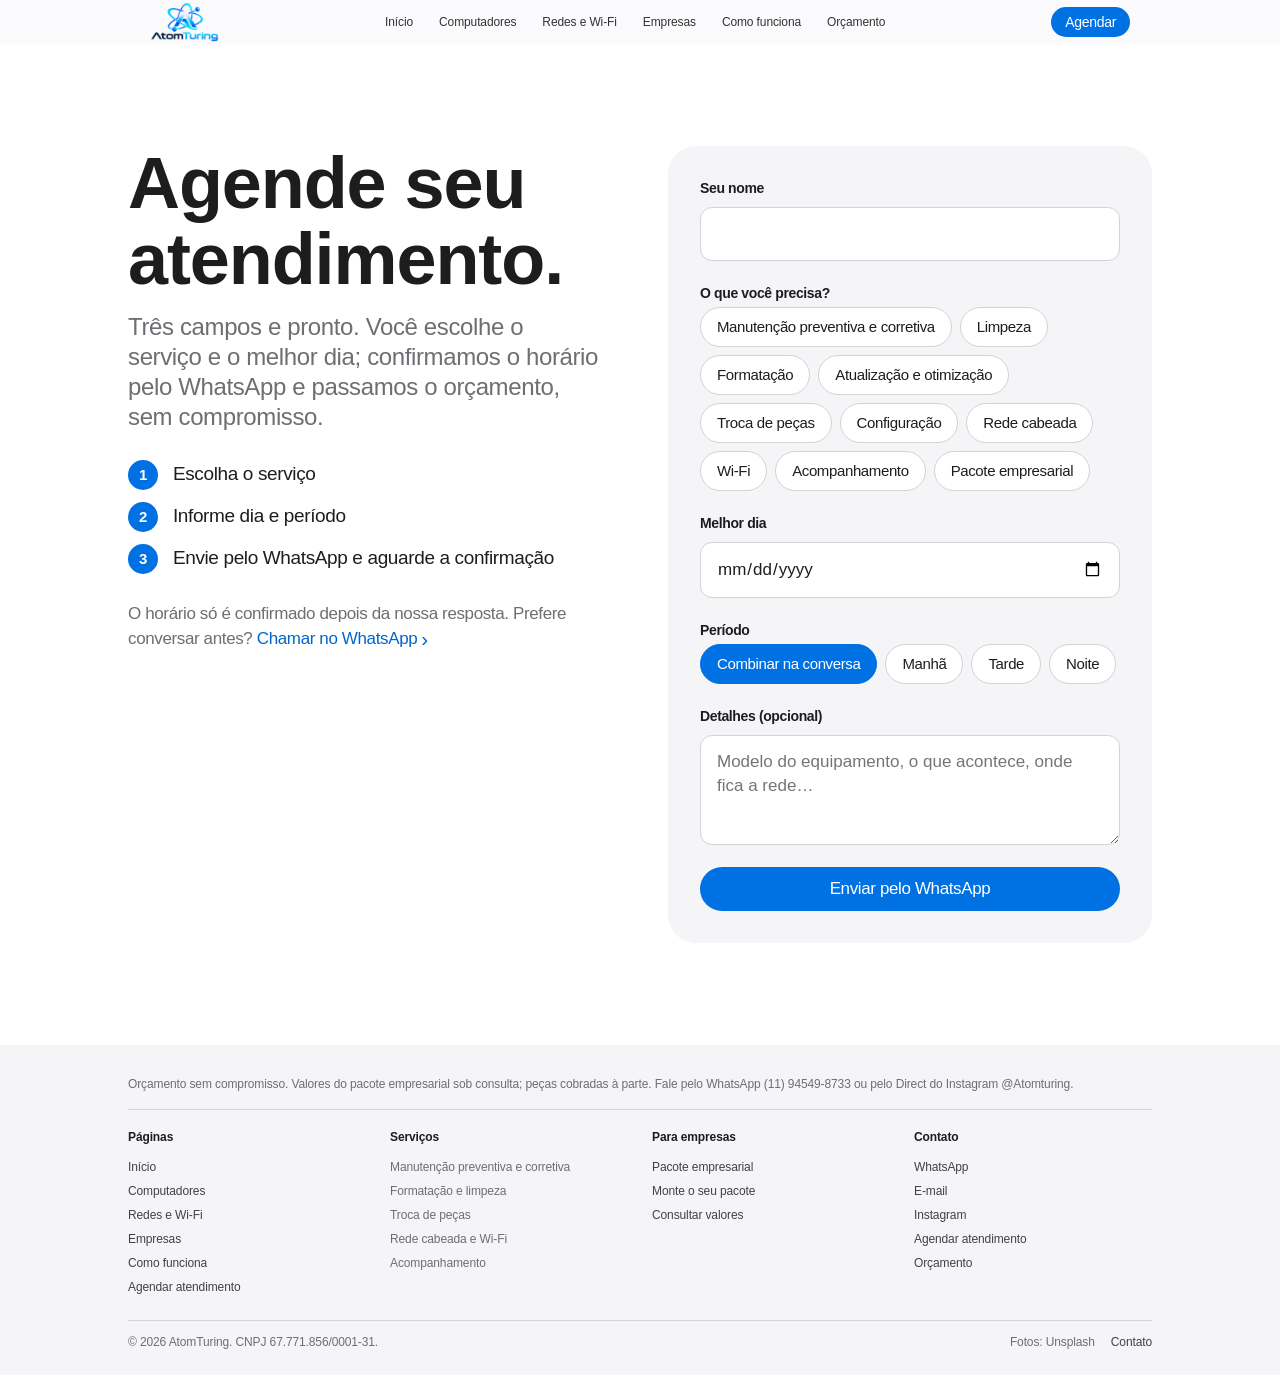
==== site/agendar.html @ 475d4464 "Início estratégico: headline, objetivos com soluções, agendamento em 3 passos e página Agendar Co-Au" ====
<!doctype html>
<html lang="pt-BR">
<head>
<meta charset="utf-8">
<meta name="viewport" content="width=device-width, initial-scale=1, viewport-fit=cover">
<title>Agendar atendimento — AtomTuring</title>
<meta name="description" content="Escolha o serviço, o dia e o período. A mensagem segue pronta para o WhatsApp da AtomTuring e o orçamento é sem compromisso.">
<meta name="theme-color" content="#fbfbfd">
<meta property="og:type" content="website">
<meta property="og:locale" content="pt_BR">
<meta property="og:site_name" content="AtomTuring">
<meta property="og:title" content="Agendar atendimento — AtomTuring">
<meta property="og:description" content="Escolha o serviço, o dia e o período. A mensagem segue pronta para o WhatsApp da AtomTuring e o orçamento é sem compromisso.">
<link rel="icon" type="image/png" href="assets/favicon.png">
<script>document.documentElement.classList.add("js")</script>
<link rel="stylesheet" href="css/site.css">
</head>
<body>
<a class="skip" href="#conteudo">Pular para o conteúdo</a>
<header class="nav" id="top">
  <div class="nav__in">
    <a class="nav__brand" href="index.html" aria-label="AtomTuring, página inicial"><img src="assets/logos/logo-lockup-320.png" alt="AtomTuring" width="320" height="186"></a>
    <nav class="nav__links" id="menu" aria-label="Principal"><a href="index.html">Início</a><a href="computadores.html">Computadores</a><a href="redes.html">Redes e Wi-Fi</a><a href="empresas.html">Empresas</a><a href="como-funciona.html">Como funciona</a><a href="orcamento.html">Orçamento</a><a class="nav__ag" href="agendar.html">Agendar atendimento</a></nav>
    <a class="pill pill--nav nav__cta" href="agendar.html" aria-current="page">Agendar</a>
    <button class="burger" type="button" aria-label="Abrir menu" aria-controls="menu" aria-expanded="false"><span></span><span></span></button>
  </div>
</header>
<main id="conteudo" tabindex="-1">

<section class="sec" id="agendar"><div class="formgrid">
  <div>
    <h1 class="page-title">Agende seu atendimento.</h1>
    <p class="lede">Três campos e pronto. Você escolhe o serviço e o melhor dia; confirmamos o horário pelo WhatsApp e passamos o orçamento, sem compromisso.</p>
    <ol class="mini"><li><b>1</b> Escolha o serviço</li><li><b>2</b> Informe dia e período</li><li><b>3</b> Envie pelo WhatsApp e aguarde a confirmação</li></ol>
    <p class="note-s">O horário só é confirmado depois da nossa resposta. Prefere conversar antes? <a class="lk" href="https://wa.me/5511945498733?text=Ol%C3%A1%2C%20AtomTuring!%20Quero%20um%20or%C3%A7amento." target="_blank" rel="noopener">Chamar no WhatsApp<span class="sr-only"> (abre em nova aba)</span></a></p>
  </div>
  <form class="form" id="ag" novalidate>
    <label class="f"><span>Seu nome</span><input type="text" name="nome" autocomplete="name" required aria-required="true" aria-describedby="aerr"></label>
    <fieldset class="f"><legend>O que você precisa?</legend><div class="opts" id="aopts"><label><input type="checkbox" name="s" value="Manutenção preventiva e corretiva"><span>Manutenção preventiva e corretiva</span></label><label><input type="checkbox" name="s" value="Limpeza"><span>Limpeza</span></label><label><input type="checkbox" name="s" value="Formatação"><span>Formatação</span></label><label><input type="checkbox" name="s" value="Atualização e otimização"><span>Atualização e otimização</span></label><label><input type="checkbox" name="s" value="Troca de peças"><span>Troca de peças</span></label><label><input type="checkbox" name="s" value="Configuração"><span>Configuração</span></label><label><input type="checkbox" name="s" value="Rede cabeada"><span>Rede cabeada</span></label><label><input type="checkbox" name="s" value="Wi-Fi"><span>Wi-Fi</span></label><label><input type="checkbox" name="s" value="Acompanhamento"><span>Acompanhamento</span></label><label><input type="checkbox" name="s" value="Pacote empresarial"><span>Pacote empresarial</span></label></div></fieldset>
    <label class="f"><span>Melhor dia</span><input type="date" name="dia"></label>
    <fieldset class="f"><legend>Período</legend><div class="opts"><label><input type="radio" name="per" value="Combinar na conversa" checked><span>Combinar na conversa</span></label><label><input type="radio" name="per" value="Manhã"><span>Manhã</span></label><label><input type="radio" name="per" value="Tarde"><span>Tarde</span></label><label><input type="radio" name="per" value="Noite"><span>Noite</span></label></div></fieldset>
    <label class="f"><span>Detalhes (opcional)</span><textarea name="msg" rows="3" placeholder="Modelo do equipamento, o que acontece, onde fica a rede…"></textarea></label>
    <p class="err" id="aerr" role="alert" hidden>Escreva seu nome para continuar.</p>
    <button class="pill" type="submit">Enviar pelo WhatsApp</button>
  </form>
</div></section>
</main>
<footer class="foot">
  <div class="foot__in">
    <p class="foot__note">Orçamento sem compromisso. Valores do pacote empresarial sob consulta; peças cobradas à parte. Fale pelo WhatsApp (11) 94549-8733 ou pelo Direct do Instagram @Atomturing.</p>
    <div class="foot__grid">
      <div><p class="foot__h">Páginas</p><ul><li><a href="index.html">Início</a></li><li><a href="computadores.html">Computadores</a></li><li><a href="redes.html">Redes e Wi-Fi</a></li><li><a href="empresas.html">Empresas</a></li><li><a href="como-funciona.html">Como funciona</a></li><li><a href="agendar.html">Agendar atendimento</a></li></ul></div>
      <div><p class="foot__h">Serviços</p><ul><li>Manutenção preventiva e corretiva</li><li>Formatação e limpeza</li><li>Troca de peças</li><li>Rede cabeada e Wi-Fi</li><li>Acompanhamento</li></ul></div>
      <div><p class="foot__h">Para empresas</p><ul><li><a href="empresas.html">Pacote empresarial</a></li><li><a href="empresas.html#monte">Monte o seu pacote</a></li><li><a href="orcamento.html">Consultar valores</a></li></ul></div>
      <div><p class="foot__h">Contato</p><ul><li><a href="https://wa.me/5511945498733?text=Ol%C3%A1%2C%20AtomTuring!%20Quero%20um%20or%C3%A7amento." target="_blank" rel="noopener">WhatsApp<span class="sr-only"> (abre em nova aba)</span></a></li><li><a href="mailto:contato.atomturing@gmail.com">E-mail</a></li><li><a href="https://instagram.com/Atomturing" target="_blank" rel="noopener">Instagram<span class="sr-only"> (abre em nova aba)</span></a></li><li><a href="agendar.html">Agendar atendimento</a></li><li><a href="orcamento.html">Orçamento</a></li></ul></div>
    </div>
    <div class="foot__bar"><p>© 2026 AtomTuring. CNPJ 67.771.856/0001-31.</p><p><span>Fotos: Unsplash</span><a href="orcamento.html">Contato</a></p></div>
  </div>
</footer>
<script src="js/site.js" defer></script>
</body>
</html>
---- site/css/site.css ----
/* AtomTuring — estrutura inspirada na home da Apple Brasil: menu fino, telas de destaque
   (título grande no topo, foto embaixo), grade de duas colunas, galeria lateral, rodapé cinza. */
@font-face{font-family:"Inter";src:url(../assets/fonts/inter-var.woff2) format("woff2");font-weight:100 900;font-display:swap}
:root{
  --bg:#fff; --gray:#f5f5f7; --ink:#1d1d1f; --mu:#6e6e73; --link:#0066cc; --blue:#0071e3; --blue-h:#0077ed;
  --navy:#1C2541; --slate:#3A506B; --cyan:#25d9ff; --night:#1F2937;
  --font:-apple-system,BlinkMacSystemFont,"SF Pro Display","SF Pro Text","Inter","Helvetica Neue",Arial,sans-serif;
  --ease:cubic-bezier(.23,1,.32,1);
  --white:#fff; --black:#000; --line:#d2d2d7; --line-soft:#e8e8ed; --err:#c0262d; --link-dark:#2997ff;
  --black-2:#0d1626; --navy-2:#27395c; --slate-2:#4a6584; --blue-2:#2a8bff;
  --t-xs:12px; --t-sm:14px; --t-md:17px; --t-lg:21px; --t-lg-m:19px;
  --r-pill:980px; --r-card:28px; --r-card-sm:22px; --r-field:12px; --r-chip:10px;
  --s-1:8px; --s-2:12px; --s-3:16px; --s-4:24px; --s-5:32px; --s-6:48px;
}
*{box-sizing:border-box;margin:0}
html{scroll-behavior:smooth;-webkit-text-size-adjust:100%}
body{background:var(--bg);color:var(--ink);font:400 17px/1.47 var(--font);letter-spacing:-.022em;-webkit-font-smoothing:antialiased;overflow-x:hidden}
img{display:block;max-width:100%}
a{color:inherit;text-decoration:none}
ul,ol{list-style:none;padding:0}
button{font:inherit;color:inherit}
:focus-visible{outline:2px solid var(--blue);outline-offset:3px;border-radius:6px}
.on-dark :focus-visible{outline-color:var(--white)}
.sr-only{position:absolute;width:1px;height:1px;margin:-1px;overflow:hidden;clip:rect(0 0 0 0);white-space:nowrap}
.skip{position:absolute;left:12px;top:-64px;z-index:100;padding:10px 16px;border-radius:var(--r-chip);background:var(--ink);color:var(--white);transition:top .2s}
.skip:focus{top:8px}
h1,h2,h3{font-weight:600;text-wrap:balance}
p,li{text-wrap:pretty}

/* ---------- menu global ---------- */
.nav{position:sticky;top:0;z-index:50;background:rgba(251,251,253,.82);-webkit-backdrop-filter:saturate(180%) blur(20px);backdrop-filter:saturate(180%) blur(20px)}
.nav__in{max-width:1024px;height:44px;margin:0 auto;padding:0 22px;display:flex;align-items:center;justify-content:space-between}
.nav__brand img{height:40px;width:auto;margin:-2px 0;mix-blend-mode:multiply}
.nav__links{display:flex;gap:2px;font-size:var(--t-xs);letter-spacing:-.01em}
.nav__links a{padding:0 12px;line-height:44px;color:rgba(0,0,0,.8);transition:color .2s}
@media (hover:hover){.nav__links a:hover{color:var(--black)}}
.nav__links a[aria-current=page]{color:var(--black);font-weight:600}
.nav__cta{line-height:1}
.burger{display:none;width:44px;height:44px;border:0;background:none;cursor:pointer}
.burger span{display:block;width:18px;height:1.5px;margin:6px auto;background:var(--ink);transition:transform .25s var(--ease)}
.nav.open .burger span:first-child{transform:translateY(3.7px) rotate(45deg)}
.nav.open .burger span:last-child{transform:translateY(-3.7px) rotate(-45deg)}

/* ---------- botões e links ---------- */
.links{display:flex;flex-wrap:wrap;justify-content:center;gap:10px 22px;margin-top:18px;font-size:var(--t-lg);line-height:1.19}
.lk{color:var(--link);display:inline-flex;align-items:center;gap:4px}
.lk::after{content:"›";font-size:1.2em;line-height:1;transition:transform .2s var(--ease)}
@media (hover:hover){.lk:hover{text-decoration:underline}.lk:hover::after{transform:translateX(2px)}}
.on-dark .lk{color:var(--link-dark)}
.pill{display:inline-flex;align-items:center;justify-content:center;min-height:44px;padding:0 22px;border-radius:var(--r-pill);border:0;background:var(--blue);color:var(--white);font:400 17px/1 var(--font);letter-spacing:-.022em;cursor:pointer;transition:background-color .2s,transform .16s var(--ease)}
.pill:active{transform:scale(.96)}
@media (hover:hover){.pill:hover{background:var(--blue-h)}}

/* ---------- telas de destaque ---------- */
.stack{display:grid;gap:12px;padding:12px}
.pair{display:grid;grid-template-columns:1fr 1fr;gap:12px}
.tile{position:relative;display:flex;flex-direction:column;align-items:center;text-align:center;overflow:hidden;background:var(--gray);color:var(--ink);min-height:580px}
.tile--hero{min-height:min(88vh,720px)}
.tile--dark{background:linear-gradient(120deg,var(--black),var(--black-2) 50%,var(--black)) 0 0/220% 100%;color:#f5f5f7;animation:drift 28s ease-in-out infinite alternate}
.tile--navy{background:linear-gradient(120deg,var(--navy),var(--navy-2) 50%,var(--navy)) 0 0/220% 100%;color:var(--white);animation:drift 22s ease-in-out infinite alternate}
.tile--slate{background:linear-gradient(120deg,var(--slate),var(--slate-2) 50%,var(--slate)) 0 0/220% 100%;color:var(--white);animation:drift 26s ease-in-out infinite alternate}
.tile--night{background:linear-gradient(120deg,var(--night),#26436e 50%,var(--night)) 0 0/220% 100%;color:#f5f5f7;animation:drift 24s ease-in-out infinite alternate}
.tile--blue{background:linear-gradient(120deg,var(--blue),var(--blue-2) 50%,var(--blue)) 0 0/220% 100%;color:var(--white);animation:drift 20s ease-in-out infinite alternate}
.tile__txt{position:relative;z-index:1;padding:56px 24px 0;max-width:760px}
.tile h2,.tile h1{font-size:clamp(34px,4.4vw,56px);line-height:1.07;letter-spacing:-.005em}
.tile--hero h1,.tile--hero h2{font-size:clamp(40px,5.6vw,80px);line-height:1.04;letter-spacing:-.015em}
.tile p.sub{margin-top:8px;font-size:clamp(19px,2.2vw,28px);line-height:1.15;letter-spacing:.007em;font-weight:400}
.tile--dark .sub,.tile--navy .sub,.tile--slate .sub,.tile--night .sub,.tile--blue .sub{color:rgba(255,255,255,.88)}
.tile .links{margin-top:16px}
.tile--navy .lk,.tile--slate .lk,.tile--night .lk,.tile--dark .lk{color:var(--white)}
.tile--blue .lk{color:var(--white)}
.tile__img{position:relative;flex:1;width:100%;min-height:300px;margin-top:36px;overflow:hidden}
.tile__img img{position:absolute;inset:-6% 0;width:100%;height:112%;object-fit:cover;transform:translate3d(0,var(--py,0%),0) scale(1.02);filter:saturate(.94) contrast(1.04);transition:transform 1.2s var(--ease);will-change:transform}
.tile__img::after{content:'';position:absolute;inset:0;background:rgba(28,37,65,.1);mix-blend-mode:multiply;pointer-events:none}
@media (hover:hover){.tile:hover .tile__img img{transform:translate3d(0,var(--py,0%),0) scale(1.06)}}
img.wifi{filter:hue-rotate(200deg) saturate(1.1) contrast(1.04)!important}
.tile--hero .tile__img{margin-top:40px}
.tile--plain{min-height:0;padding-bottom:64px}
.tile--plain .tile__txt{padding-bottom:0}

/* ---------- galeria lateral ---------- */
.gal{padding:64px 0 24px;background:var(--bg)}
.gal__head{max-width:1024px;margin:0 auto;padding:0 22px 28px}
.gal__head h2{font-size:clamp(28px,3vw,40px);line-height:1.1}
.rail{display:flex;gap:12px;overflow-x:auto;scroll-snap-type:x mandatory;padding:0 max(22px,calc((100vw - 1024px)/2));scroll-padding-inline:max(22px,calc((100vw - 1024px)/2));scrollbar-width:none;-webkit-overflow-scrolling:touch}
.rail::-webkit-scrollbar{display:none}
.card{flex:0 0 min(880px,86vw);aspect-ratio:1.78;position:relative;scroll-snap-align:start;overflow:hidden;border-radius:var(--r-card);background:var(--black);color:var(--white)}
.card img{position:absolute;inset:0;width:100%;height:100%;object-fit:cover;filter:saturate(.94) contrast(1.04);transition:transform 1.2s var(--ease)}
@media (hover:hover){.card:hover img{transform:scale(1.05)}}
.card::after{content:"";position:absolute;inset:0;background:linear-gradient(180deg,rgba(0,0,0,0) 45%,rgba(0,0,0,.72))}
.card div{position:absolute;left:32px;right:32px;bottom:28px;z-index:1}
.card small{display:block;font-size:var(--t-sm);font-weight:600;opacity:.85}
.card strong{display:block;font-size:clamp(22px,2.6vw,32px);line-height:1.12;font-weight:600;letter-spacing:-.01em;margin-top:2px}
.rail-ctl{display:flex;justify-content:flex-end;gap:10px;max-width:1024px;margin:20px auto 0;padding:0 22px}
.rail-btn{width:44px;height:44px;border-radius:50%;border:0;background:var(--line-soft);display:grid;place-items:center;cursor:pointer;transition:background-color .2s,transform .16s var(--ease)}
.rail-btn:active{transform:scale(.94)}
.rail-btn:disabled{opacity:.4;cursor:default}
.rail-btn svg{width:18px;height:18px;fill:none;stroke:var(--ink);stroke-width:2.4;stroke-linecap:round;stroke-linejoin:round}
@media (hover:hover){.rail-btn:not(:disabled):hover{background:var(--line)}}

/* ---------- seções de texto ---------- */
.sec{padding:clamp(64px,8vw,112px) 22px}
.sec--gray{background:var(--gray)}
.sec__in{max-width:1024px;margin:0 auto}
.sec h2{font-size:clamp(30px,4vw,48px);line-height:1.08;letter-spacing:-.005em}
.sec .lede{margin-top:14px;font-size:clamp(19px,2vw,24px);line-height:1.25;color:var(--mu);max-width:34em}
.cols{display:grid;grid-template-columns:repeat(3,1fr);gap:36px 32px;margin-top:48px}
.cols--4{grid-template-columns:repeat(4,1fr)}
.cols h3{font-size:var(--t-lg);line-height:1.19;margin-bottom:8px}
.cols p{font-size:var(--t-md);color:var(--mu)}
.cols .n{display:block;font-size:48px;font-weight:600;line-height:1;margin-bottom:16px;color:var(--blue);letter-spacing:-.02em}
.note{margin-top:36px;font-size:var(--t-lg-m);font-weight:600}
.faq{margin-top:32px;max-width:820px}
.faq details{border-bottom:1px solid var(--line)}
.faq summary{list-style:none;cursor:pointer;display:flex;justify-content:space-between;align-items:center;gap:24px;padding:22px 0;font-size:var(--t-lg);font-weight:600;line-height:1.2}
.faq summary::-webkit-details-marker{display:none}
.faq summary::after{content:"+";flex:none;font-size:30px;font-weight:300;line-height:1;transition:transform .3s var(--ease)}
.faq details[open] summary::after{transform:rotate(45deg)}
.faq p{padding:0 40px 24px 0;color:var(--mu);font-size:var(--t-md)}

/* ---------- formulários ---------- */
.formgrid{display:grid;grid-template-columns:1fr 1fr;gap:56px;max-width:1024px;margin:0 auto;align-items:start}
.form{display:grid;gap:22px;padding:32px;border-radius:var(--r-card);background:var(--gray)}
.f{display:grid;gap:8px;border:0;padding:0;min-width:0}
.f>span,.f legend{font-size:var(--t-sm);font-weight:600;padding:0}
.f input[type=text],.f input[type=tel],.f input[type=date],.f textarea,.f select{width:100%;padding:14px 16px;border-radius:var(--r-field);border:1px solid var(--line);background:var(--white);color:var(--ink);font:400 17px/1.4 var(--font)}
.f textarea{resize:vertical;min-height:110px}
.f input:focus,.f textarea:focus,.f select:focus{outline:none;border-color:var(--blue);box-shadow:0 0 0 3px rgba(0,113,227,.25)}
.f input[aria-invalid=true]{border-color:var(--err)}
.opts{display:flex;flex-wrap:wrap;gap:8px;margin-top:4px}
.opts label{position:relative}
.opts input{position:absolute;opacity:0;inset:0;cursor:pointer}
.opts span{display:inline-flex;align-items:center;min-height:40px;padding:0 16px;border-radius:var(--r-pill);border:1px solid var(--line);background:var(--white);font-size:15px;transition:background-color .2s,color .2s,border-color .2s}
.opts input:checked+span{background:var(--blue);border-color:var(--blue);color:var(--white)}
.opts input:focus-visible+span{outline:2px solid var(--blue);outline-offset:2px}
.err{font-size:var(--t-sm);color:var(--err);font-weight:600}
.contacts{margin-top:32px;display:grid;gap:18px}
.contacts dt{font-size:var(--t-sm);color:var(--mu)}
.contacts dd{font-size:var(--t-lg);font-weight:600}
.page-title{font-size:clamp(40px,6vw,72px);line-height:1.05;letter-spacing:-.015em}

/* ---------- rodapé ---------- */
.foot{background:var(--gray);color:#6e6e73;font-size:var(--t-xs);line-height:1.33;letter-spacing:-.01em;padding:20px 22px 24px}
.foot__in{max-width:1024px;margin:0 auto}
.foot__note{padding:12px 0 16px;border-bottom:1px solid var(--line)}
.foot__grid{display:grid;grid-template-columns:repeat(4,1fr);gap:24px;padding:20px 0}
.foot__h{font-size:var(--t-xs);font-weight:600;color:#1d1d1f;margin-bottom:10px;letter-spacing:-.01em;font-weight:600}
.foot li{padding:4px 0}
.foot a{color:#424245}
@media (hover:hover){.foot a:hover{text-decoration:underline}}
.foot__bar{display:flex;justify-content:space-between;gap:12px;flex-wrap:wrap;padding-top:14px;border-top:1px solid var(--line)}
.foot__bar span{margin-right:16px}
.sticky{display:none}

/* ---------- entrada da abertura ---------- */
.rise{animation:rise 1s var(--ease) both}
.rise+.rise{animation-delay:.08s}.rise+.rise+.rise{animation-delay:.16s}
@keyframes rise{from{opacity:0;transform:translateY(18px)}to{opacity:1;transform:none}}

/* ---------- tablet e celular ---------- */
@media (max-width:1024px){
  .cols,.cols--4{grid-template-columns:1fr 1fr}
  .formgrid{grid-template-columns:1fr;gap:40px}
  .foot__grid{grid-template-columns:1fr 1fr}
}
@media (max-width:833px){
  .burger{display:block}
  .nav__cta{display:none}
  .nav__links{position:fixed;inset:44px 0 0 0;flex-direction:column;gap:0;padding:12px 22px;background:rgba(251,251,253,.98);opacity:0;pointer-events:none;transform:translateY(-8px);transition:opacity .25s,transform .3s var(--ease);font-size:28px;letter-spacing:.007em}
  .nav.open .nav__links{opacity:1;pointer-events:auto;transform:none}
  .nav__links a{padding:0;line-height:1.1;padding:14px 0;border-bottom:1px solid var(--line);color:var(--ink);font-weight:600}
  .pair{grid-template-columns:1fr}
  .tile,.tile--hero{min-height:520px}
  .tile__txt{padding-top:44px}
  .links{font-size:var(--t-lg-m)}
  .card{aspect-ratio:1.2;border-radius:var(--r-card-sm)}
  .card div{left:20px;right:20px;bottom:20px}
}
@media (max-width:640px){
  body{padding-bottom:84px}
  .stack{padding:8px;gap:8px}.pair{gap:8px}
  .cols,.cols--4{grid-template-columns:1fr;gap:28px}
  .form{padding:22px;border-radius:var(--r-card-sm)}
  .foot__grid{grid-template-columns:1fr 1fr}
  .sticky{display:block;position:fixed;inset:auto 12px 12px 12px;z-index:60}
  .sticky .pill{width:100%;min-height:52px}
}
@media (prefers-reduced-motion:reduce){
  html{scroll-behavior:auto}
  .rise{animation:none}
  *{transition-duration:.01ms!important}
}

/* ---------- movimento moderado ---------- */
@keyframes drift{to{background-position:100% 0}}
.js .rv{opacity:0;transform:translateY(26px);transition:opacity .9s var(--ease),transform .9s var(--ease)}
.js .rv.in{opacity:1;transform:none}
.nav__links a{position:relative}
.nav__links a::after{content:"";position:absolute;left:12px;right:12px;bottom:10px;height:1px;background:currentColor;transform:scaleX(0);transform-origin:left;transition:transform .3s var(--ease)}
@media (hover:hover) and (min-width:834px){.nav__links a:hover::after,.nav__links a[aria-current=page]::after{transform:scaleX(1)}}
.pill{box-shadow:none}
.rail{scroll-behavior:smooth}
@media (prefers-reduced-motion:reduce){
  .tile--navy,.tile--slate,.tile--night,.tile--blue,.tile--dark{animation:none}
  .js .rv{opacity:1;transform:none;transition:none}
  .tile__img img{transform:none!important}
}
@media (max-width:833px){.tile--navy,.tile--slate,.tile--night,.tile--blue,.tile--dark{animation-duration:40s}}

/* ---------- enquadramento das fotos ---------- */
.pair .tile__img{flex:none;aspect-ratio:4/3;min-height:0;margin-top:32px}
.pair .tile{min-height:0}
.tile--hero .tile__img{min-height:clamp(320px,40vw,600px);margin-top:36px}
@media (max-width:833px){.tile--hero .tile__img{min-height:300px}.pair .tile__img{margin-top:28px}}

/* ---------- estados e acabamento (revisão design-system / design-critique) ---------- */
.pill:disabled,.pill[aria-disabled=true]{background:var(--line);color:var(--mu);cursor:not-allowed}
.pill--nav{min-height:30px;padding:0 14px;font-size:var(--t-sm)}
@media (max-width:833px){.foot a{display:inline-block;padding:10px 0}.foot li{padding:0}}

/* objetivos, agendamento */
.goals{display:grid;grid-template-columns:repeat(3,1fr);gap:16px;margin-top:48px}
.goal{display:flex;flex-direction:column;gap:8px;padding:28px;border-radius:var(--r-card);background:var(--gray);transition:transform .25s var(--ease),box-shadow .25s var(--ease)}
.goal h3{font-size:var(--t-lg);line-height:1.19}
.goal p{font-size:var(--t-md);color:var(--mu);flex:1}
.goal .lk{margin-top:12px}
.goal:focus-visible{outline:2px solid var(--blue);outline-offset:2px}
@media (hover:hover) and (pointer:fine){.goal:hover{transform:translateY(-3px);box-shadow:0 12px 30px rgba(0,0,0,.08)}.goal:hover .lk::after{transform:translateX(2px)}}
.sec--gray .goal{background:var(--white)}
.mini{list-style:none;margin:28px 0 0;padding:0;display:grid;gap:12px;font-size:var(--t-lg-m)}
.mini b{display:inline-grid;place-items:center;width:30px;height:30px;margin-right:10px;border-radius:50%;background:var(--blue);color:var(--white);font-size:15px}
.note-s{margin-top:28px;color:var(--mu);font-size:var(--t-md)}
.pill--alt{background:transparent;color:var(--blue);box-shadow:inset 0 0 0 1px var(--blue)}
@media (hover:hover){.pill--alt:hover{background:rgba(0,113,227,.08)}}
.nav__ag{display:none}
@media (max-width:1024px){.goals{grid-template-columns:1fr 1fr}}
@media (max-width:833px){.nav__ag{display:block}}
@media (max-width:640px){.goals{grid-template-columns:1fr}.goal{padding:22px}.sticky{display:flex;gap:8px}.sticky .pill{flex:1}}
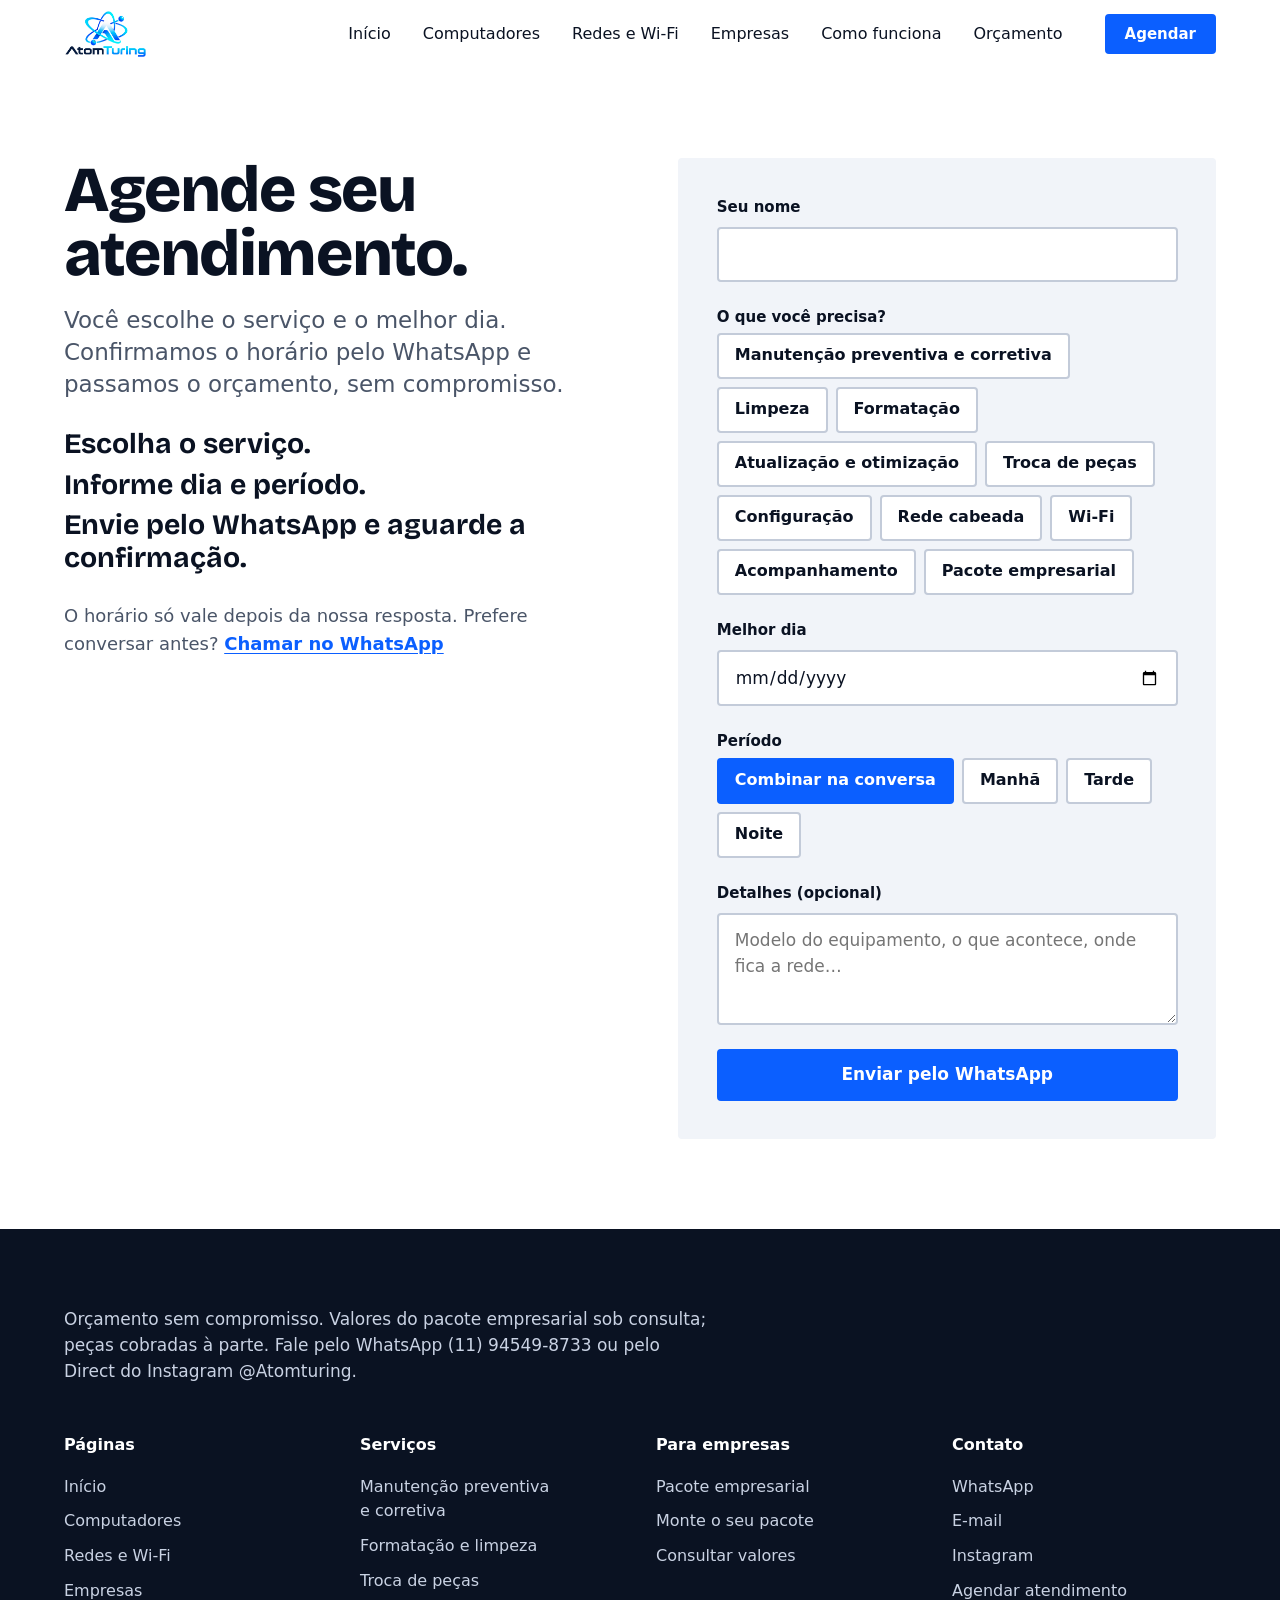
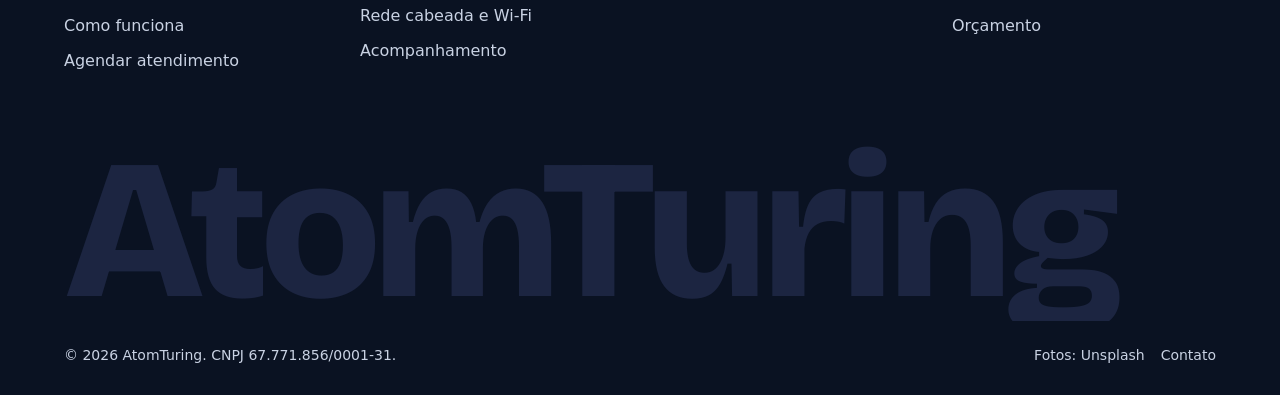
==== commit e704eb94: "Redesenho: campos de cor lisos, abertura com escolha do problema, blocos de serviço e fechamento com" ====
--- a/site/agendar.html
+++ b/site/agendar.html
@@ -5,7 +5,7 @@
 <meta name="viewport" content="width=device-width, initial-scale=1, viewport-fit=cover">
 <title>Agendar atendimento — AtomTuring</title>
 <meta name="description" content="Escolha o serviço, o dia e o período. A mensagem segue pronta para o WhatsApp da AtomTuring e o orçamento é sem compromisso.">
-<meta name="theme-color" content="#fbfbfd">
+<meta name="theme-color" content="#ffffff">
 <meta property="og:type" content="website">
 <meta property="og:locale" content="pt_BR">
 <meta property="og:site_name" content="AtomTuring">
@@ -21,18 +21,18 @@
   <div class="nav__in">
     <a class="nav__brand" href="index.html" aria-label="AtomTuring, página inicial"><img src="assets/logos/logo-lockup-320.png" alt="AtomTuring" width="320" height="186"></a>
     <nav class="nav__links" id="menu" aria-label="Principal"><a href="index.html">Início</a><a href="computadores.html">Computadores</a><a href="redes.html">Redes e Wi-Fi</a><a href="empresas.html">Empresas</a><a href="como-funciona.html">Como funciona</a><a href="orcamento.html">Orçamento</a><a class="nav__ag" href="agendar.html">Agendar atendimento</a></nav>
-    <a class="pill pill--nav nav__cta" href="agendar.html" aria-current="page">Agendar</a>
+    <a class="btn btn--nav nav__cta" href="agendar.html" aria-current="page">Agendar</a>
     <button class="burger" type="button" aria-label="Abrir menu" aria-controls="menu" aria-expanded="false"><span></span><span></span></button>
   </div>
 </header>
 <main id="conteudo" tabindex="-1">
 
-<section class="sec" id="agendar"><div class="formgrid">
+<section class="formsec" id="agendar"><div class="formgrid">
   <div>
     <h1 class="page-title">Agende seu atendimento.</h1>
-    <p class="lede">Três campos e pronto. Você escolhe o serviço e o melhor dia; confirmamos o horário pelo WhatsApp e passamos o orçamento, sem compromisso.</p>
-    <ol class="mini"><li><b>1</b> Escolha o serviço</li><li><b>2</b> Informe dia e período</li><li><b>3</b> Envie pelo WhatsApp e aguarde a confirmação</li></ol>
-    <p class="note-s">O horário só é confirmado depois da nossa resposta. Prefere conversar antes? <a class="lk" href="https://wa.me/5511945498733?text=Ol%C3%A1%2C%20AtomTuring!%20Quero%20um%20or%C3%A7amento." target="_blank" rel="noopener">Chamar no WhatsApp<span class="sr-only"> (abre em nova aba)</span></a></p>
+    <p class="lead">Você escolhe o serviço e o melhor dia. Confirmamos o horário pelo WhatsApp e passamos o orçamento, sem compromisso.</p>
+    <ul class="plain"><li>Escolha o serviço.</li><li>Informe dia e período.</li><li>Envie pelo WhatsApp e aguarde a confirmação.</li></ul>
+    <p class="note-s">O horário só vale depois da nossa resposta. Prefere conversar antes? <a class="tl" href="https://wa.me/5511945498733?text=Ol%C3%A1%2C%20AtomTuring!%20Quero%20um%20or%C3%A7amento." target="_blank" rel="noopener">Chamar no WhatsApp<span class="sr-only"> (abre em nova aba)</span></a></p>
   </div>
   <form class="form" id="ag" novalidate>
     <label class="f"><span>Seu nome</span><input type="text" name="nome" autocomplete="name" required aria-required="true" aria-describedby="aerr"></label>
@@ -41,7 +41,7 @@
     <fieldset class="f"><legend>Período</legend><div class="opts"><label><input type="radio" name="per" value="Combinar na conversa" checked><span>Combinar na conversa</span></label><label><input type="radio" name="per" value="Manhã"><span>Manhã</span></label><label><input type="radio" name="per" value="Tarde"><span>Tarde</span></label><label><input type="radio" name="per" value="Noite"><span>Noite</span></label></div></fieldset>
     <label class="f"><span>Detalhes (opcional)</span><textarea name="msg" rows="3" placeholder="Modelo do equipamento, o que acontece, onde fica a rede…"></textarea></label>
     <p class="err" id="aerr" role="alert" hidden>Escreva seu nome para continuar.</p>
-    <button class="pill" type="submit">Enviar pelo WhatsApp</button>
+    <button class="btn" type="submit">Enviar pelo WhatsApp</button>
   </form>
 </div></section>
 </main>
@@ -54,6 +54,7 @@
       <div><p class="foot__h">Para empresas</p><ul><li><a href="empresas.html">Pacote empresarial</a></li><li><a href="empresas.html#monte">Monte o seu pacote</a></li><li><a href="orcamento.html">Consultar valores</a></li></ul></div>
       <div><p class="foot__h">Contato</p><ul><li><a href="https://wa.me/5511945498733?text=Ol%C3%A1%2C%20AtomTuring!%20Quero%20um%20or%C3%A7amento." target="_blank" rel="noopener">WhatsApp<span class="sr-only"> (abre em nova aba)</span></a></li><li><a href="mailto:contato.atomturing@gmail.com">E-mail</a></li><li><a href="https://instagram.com/Atomturing" target="_blank" rel="noopener">Instagram<span class="sr-only"> (abre em nova aba)</span></a></li><li><a href="agendar.html">Agendar atendimento</a></li><li><a href="orcamento.html">Orçamento</a></li></ul></div>
     </div>
+    <p class="foot__mark" aria-hidden="true">AtomTuring</p>
     <div class="foot__bar"><p>© 2026 AtomTuring. CNPJ 67.771.856/0001-31.</p><p><span>Fotos: Unsplash</span><a href="orcamento.html">Contato</a></p></div>
   </div>
 </footer>
--- a/site/css/site.css
+++ b/site/css/site.css
@@ -1,238 +1,219 @@
-/* AtomTuring — estrutura inspirada na home da Apple Brasil: menu fino, telas de destaque
-   (título grande no topo, foto embaixo), grade de duas colunas, galeria lateral, rodapé cinza. */
+/* AtomTuring — campos de cor lisos, tipografia grande, uma foto por bloco. Sem gradientes, sombras ou linhas finas. */
 @font-face{font-family:"Inter";src:url(../assets/fonts/inter-var.woff2) format("woff2");font-weight:100 900;font-display:swap}
+@font-face{font-family:"Bricolage";src:url(../assets/fonts/bricolage.woff2) format("woff2");font-weight:200 800;font-display:swap}
 :root{
-  --bg:#fff; --gray:#f5f5f7; --ink:#1d1d1f; --mu:#6e6e73; --link:#0066cc; --blue:#0071e3; --blue-h:#0077ed;
-  --navy:#1C2541; --slate:#3A506B; --cyan:#25d9ff; --night:#1F2937;
-  --font:-apple-system,BlinkMacSystemFont,"SF Pro Display","SF Pro Text","Inter","Helvetica Neue",Arial,sans-serif;
+  --ink:#0a1222; --navy:#1c2541; --blue:#0b5fff; --blue-d:#0847c4; --sky:#dbe7ff; --mist:#f1f4f9; --white:#fff; --mu:#4a5568; --err:#c0262d;
+  --text:"Inter",system-ui,-apple-system,"Segoe UI",Roboto,Arial,sans-serif;
+  --disp:"Bricolage","Inter",system-ui,sans-serif;
   --ease:cubic-bezier(.23,1,.32,1);
-  --white:#fff; --black:#000; --line:#d2d2d7; --line-soft:#e8e8ed; --err:#c0262d; --link-dark:#2997ff;
-  --black-2:#0d1626; --navy-2:#27395c; --slate-2:#4a6584; --blue-2:#2a8bff;
-  --t-xs:12px; --t-sm:14px; --t-md:17px; --t-lg:21px; --t-lg-m:19px;
-  --r-pill:980px; --r-card:28px; --r-card-sm:22px; --r-field:12px; --r-chip:10px;
-  --s-1:8px; --s-2:12px; --s-3:16px; --s-4:24px; --s-5:32px; --s-6:48px;
+  --pad:clamp(24px,5vw,72px); --r:4px;
 }
 *{box-sizing:border-box;margin:0}
 html{scroll-behavior:smooth;-webkit-text-size-adjust:100%}
-body{background:var(--bg);color:var(--ink);font:400 17px/1.47 var(--font);letter-spacing:-.022em;-webkit-font-smoothing:antialiased;overflow-x:hidden}
+body{background:var(--white);color:var(--ink);font:400 18px/1.55 var(--text);-webkit-font-smoothing:antialiased;overflow-x:hidden}
 img{display:block;max-width:100%}
 a{color:inherit;text-decoration:none}
 ul,ol{list-style:none;padding:0}
-button{font:inherit;color:inherit}
-:focus-visible{outline:2px solid var(--blue);outline-offset:3px;border-radius:6px}
-.on-dark :focus-visible{outline-color:var(--white)}
+button,input,select,textarea{font:inherit;color:inherit}
+:focus-visible{outline:3px solid var(--blue);outline-offset:3px}
+.f-navy :focus-visible,.f-blue :focus-visible{outline-color:var(--white)}
 .sr-only{position:absolute;width:1px;height:1px;margin:-1px;overflow:hidden;clip:rect(0 0 0 0);white-space:nowrap}
-.skip{position:absolute;left:12px;top:-64px;z-index:100;padding:10px 16px;border-radius:var(--r-chip);background:var(--ink);color:var(--white);transition:top .2s}
+.skip{position:absolute;left:12px;top:-64px;z-index:100;padding:12px 18px;background:var(--ink);color:var(--white)}
 .skip:focus{top:8px}
-h1,h2,h3{font-weight:600;text-wrap:balance}
+h1,h2,h3{font-family:var(--disp);font-weight:800;text-wrap:balance}
 p,li{text-wrap:pretty}
 
-/* ---------- menu global ---------- */
-.nav{position:sticky;top:0;z-index:50;background:rgba(251,251,253,.82);-webkit-backdrop-filter:saturate(180%) blur(20px);backdrop-filter:saturate(180%) blur(20px)}
-.nav__in{max-width:1024px;height:44px;margin:0 auto;padding:0 22px;display:flex;align-items:center;justify-content:space-between}
-.nav__brand img{height:40px;width:auto;margin:-2px 0;mix-blend-mode:multiply}
-.nav__links{display:flex;gap:2px;font-size:var(--t-xs);letter-spacing:-.01em}
-.nav__links a{padding:0 12px;line-height:44px;color:rgba(0,0,0,.8);transition:color .2s}
-@media (hover:hover){.nav__links a:hover{color:var(--black)}}
-.nav__links a[aria-current=page]{color:var(--black);font-weight:600}
-.nav__cta{line-height:1}
-.burger{display:none;width:44px;height:44px;border:0;background:none;cursor:pointer}
-.burger span{display:block;width:18px;height:1.5px;margin:6px auto;background:var(--ink);transition:transform .25s var(--ease)}
-.nav.open .burger span:first-child{transform:translateY(3.7px) rotate(45deg)}
-.nav.open .burger span:last-child{transform:translateY(-3.7px) rotate(-45deg)}
-
-/* ---------- botões e links ---------- */
-.links{display:flex;flex-wrap:wrap;justify-content:center;gap:10px 22px;margin-top:18px;font-size:var(--t-lg);line-height:1.19}
-.lk{color:var(--link);display:inline-flex;align-items:center;gap:4px}
-.lk::after{content:"›";font-size:1.2em;line-height:1;transition:transform .2s var(--ease)}
-@media (hover:hover){.lk:hover{text-decoration:underline}.lk:hover::after{transform:translateX(2px)}}
-.on-dark .lk{color:var(--link-dark)}
-.pill{display:inline-flex;align-items:center;justify-content:center;min-height:44px;padding:0 22px;border-radius:var(--r-pill);border:0;background:var(--blue);color:var(--white);font:400 17px/1 var(--font);letter-spacing:-.022em;cursor:pointer;transition:background-color .2s,transform .16s var(--ease)}
-.pill:active{transform:scale(.96)}
-@media (hover:hover){.pill:hover{background:var(--blue-h)}}
-
-/* ---------- telas de destaque ---------- */
-.stack{display:grid;gap:12px;padding:12px}
-.pair{display:grid;grid-template-columns:1fr 1fr;gap:12px}
-.tile{position:relative;display:flex;flex-direction:column;align-items:center;text-align:center;overflow:hidden;background:var(--gray);color:var(--ink);min-height:580px}
-.tile--hero{min-height:min(88vh,720px)}
-.tile--dark{background:linear-gradient(120deg,var(--black),var(--black-2) 50%,var(--black)) 0 0/220% 100%;color:#f5f5f7;animation:drift 28s ease-in-out infinite alternate}
-.tile--navy{background:linear-gradient(120deg,var(--navy),var(--navy-2) 50%,var(--navy)) 0 0/220% 100%;color:var(--white);animation:drift 22s ease-in-out infinite alternate}
-.tile--slate{background:linear-gradient(120deg,var(--slate),var(--slate-2) 50%,var(--slate)) 0 0/220% 100%;color:var(--white);animation:drift 26s ease-in-out infinite alternate}
-.tile--night{background:linear-gradient(120deg,var(--night),#26436e 50%,var(--night)) 0 0/220% 100%;color:#f5f5f7;animation:drift 24s ease-in-out infinite alternate}
-.tile--blue{background:linear-gradient(120deg,var(--blue),var(--blue-2) 50%,var(--blue)) 0 0/220% 100%;color:var(--white);animation:drift 20s ease-in-out infinite alternate}
-.tile__txt{position:relative;z-index:1;padding:56px 24px 0;max-width:760px}
-.tile h2,.tile h1{font-size:clamp(34px,4.4vw,56px);line-height:1.07;letter-spacing:-.005em}
-.tile--hero h1,.tile--hero h2{font-size:clamp(40px,5.6vw,80px);line-height:1.04;letter-spacing:-.015em}
-.tile p.sub{margin-top:8px;font-size:clamp(19px,2.2vw,28px);line-height:1.15;letter-spacing:.007em;font-weight:400}
-.tile--dark .sub,.tile--navy .sub,.tile--slate .sub,.tile--night .sub,.tile--blue .sub{color:rgba(255,255,255,.88)}
-.tile .links{margin-top:16px}
-.tile--navy .lk,.tile--slate .lk,.tile--night .lk,.tile--dark .lk{color:var(--white)}
-.tile--blue .lk{color:var(--white)}
-.tile__img{position:relative;flex:1;width:100%;min-height:300px;margin-top:36px;overflow:hidden}
-.tile__img img{position:absolute;inset:-6% 0;width:100%;height:112%;object-fit:cover;transform:translate3d(0,var(--py,0%),0) scale(1.02);filter:saturate(.94) contrast(1.04);transition:transform 1.2s var(--ease);will-change:transform}
-.tile__img::after{content:'';position:absolute;inset:0;background:rgba(28,37,65,.1);mix-blend-mode:multiply;pointer-events:none}
-@media (hover:hover){.tile:hover .tile__img img{transform:translate3d(0,var(--py,0%),0) scale(1.06)}}
-img.wifi{filter:hue-rotate(200deg) saturate(1.1) contrast(1.04)!important}
-.tile--hero .tile__img{margin-top:40px}
-.tile--plain{min-height:0;padding-bottom:64px}
-.tile--plain .tile__txt{padding-bottom:0}
-
-/* ---------- galeria lateral ---------- */
-.gal{padding:64px 0 24px;background:var(--bg)}
-.gal__head{max-width:1024px;margin:0 auto;padding:0 22px 28px}
-.gal__head h2{font-size:clamp(28px,3vw,40px);line-height:1.1}
-.rail{display:flex;gap:12px;overflow-x:auto;scroll-snap-type:x mandatory;padding:0 max(22px,calc((100vw - 1024px)/2));scroll-padding-inline:max(22px,calc((100vw - 1024px)/2));scrollbar-width:none;-webkit-overflow-scrolling:touch}
-.rail::-webkit-scrollbar{display:none}
-.card{flex:0 0 min(880px,86vw);aspect-ratio:1.78;position:relative;scroll-snap-align:start;overflow:hidden;border-radius:var(--r-card);background:var(--black);color:var(--white)}
-.card img{position:absolute;inset:0;width:100%;height:100%;object-fit:cover;filter:saturate(.94) contrast(1.04);transition:transform 1.2s var(--ease)}
-@media (hover:hover){.card:hover img{transform:scale(1.05)}}
-.card::after{content:"";position:absolute;inset:0;background:linear-gradient(180deg,rgba(0,0,0,0) 45%,rgba(0,0,0,.72))}
-.card div{position:absolute;left:32px;right:32px;bottom:28px;z-index:1}
-.card small{display:block;font-size:var(--t-sm);font-weight:600;opacity:.85}
-.card strong{display:block;font-size:clamp(22px,2.6vw,32px);line-height:1.12;font-weight:600;letter-spacing:-.01em;margin-top:2px}
-.rail-ctl{display:flex;justify-content:flex-end;gap:10px;max-width:1024px;margin:20px auto 0;padding:0 22px}
-.rail-btn{width:44px;height:44px;border-radius:50%;border:0;background:var(--line-soft);display:grid;place-items:center;cursor:pointer;transition:background-color .2s,transform .16s var(--ease)}
-.rail-btn:active{transform:scale(.94)}
-.rail-btn:disabled{opacity:.4;cursor:default}
-.rail-btn svg{width:18px;height:18px;fill:none;stroke:var(--ink);stroke-width:2.4;stroke-linecap:round;stroke-linejoin:round}
-@media (hover:hover){.rail-btn:not(:disabled):hover{background:var(--line)}}
-
-/* ---------- seções de texto ---------- */
-.sec{padding:clamp(64px,8vw,112px) 22px}
-.sec--gray{background:var(--gray)}
-.sec__in{max-width:1024px;margin:0 auto}
-.sec h2{font-size:clamp(30px,4vw,48px);line-height:1.08;letter-spacing:-.005em}
-.sec .lede{margin-top:14px;font-size:clamp(19px,2vw,24px);line-height:1.25;color:var(--mu);max-width:34em}
-.cols{display:grid;grid-template-columns:repeat(3,1fr);gap:36px 32px;margin-top:48px}
-.cols--4{grid-template-columns:repeat(4,1fr)}
-.cols h3{font-size:var(--t-lg);line-height:1.19;margin-bottom:8px}
-.cols p{font-size:var(--t-md);color:var(--mu)}
-.cols .n{display:block;font-size:48px;font-weight:600;line-height:1;margin-bottom:16px;color:var(--blue);letter-spacing:-.02em}
-.note{margin-top:36px;font-size:var(--t-lg-m);font-weight:600}
-.faq{margin-top:32px;max-width:820px}
-.faq details{border-bottom:1px solid var(--line)}
-.faq summary{list-style:none;cursor:pointer;display:flex;justify-content:space-between;align-items:center;gap:24px;padding:22px 0;font-size:var(--t-lg);font-weight:600;line-height:1.2}
+/* campos de cor */
+.f-white{background:var(--white);color:var(--ink)}
+.f-mist{background:var(--mist);color:var(--ink)}
+.f-navy{background:var(--navy);color:var(--white)}
+.f-blue{background:var(--blue);color:var(--white)}
+.lead{font-size:clamp(19px,1.8vw,24px);line-height:1.4;max-width:30em}
+.f-white .lead,.f-mist .lead{color:var(--mu)}
+.f-navy .lead{color:#dfe6f5}
+.f-blue .lead{color:#fff}
+
+/* botões */
+.btns{display:flex;flex-wrap:wrap;gap:12px;margin-top:32px}
+.btn{display:inline-flex;align-items:center;justify-content:center;min-height:52px;padding:0 26px;border:2px solid var(--blue);border-radius:var(--r);background:var(--blue);color:var(--white);font:600 17px/1 var(--text);cursor:pointer;transition:background-color .2s,color .2s,transform .16s var(--ease)}
+.btn:active{transform:scale(.97)}
+.btn--ghost{background:transparent;color:var(--blue)}
+.f-navy .btn,.f-blue .btn{background:var(--white);border-color:var(--white);color:var(--navy)}
+.f-navy .btn--ghost,.f-blue .btn--ghost{background:transparent;color:var(--white)}
+.f-white .btn--ghost,.f-mist .btn--ghost{color:var(--blue)}
+@media (hover:hover) and (pointer:fine){
+  .btn:hover{background:var(--blue-d);border-color:var(--blue-d);color:var(--white)}
+  .btn--ghost:hover{background:var(--blue);border-color:var(--blue);color:var(--white)}
+  .f-navy .btn:hover,.f-blue .btn:hover{background:var(--sky);border-color:var(--sky);color:var(--navy)}
+  .f-navy .btn--ghost:hover,.f-blue .btn--ghost:hover{background:var(--white);color:var(--navy)}
+}
+.btn--nav{min-height:40px;padding:0 18px;font-size:15px}
+.tl{color:var(--blue);font-weight:600;text-decoration:underline;text-underline-offset:3px}
+
+/* menu */
+.nav{position:sticky;top:0;z-index:50;background:var(--white)}
+.nav__in{height:68px;padding:0 var(--pad);display:flex;align-items:center;gap:28px}
+.nav__brand img{height:48px;width:auto;mix-blend-mode:multiply}
+.nav__links{display:flex;gap:4px;margin-left:auto;font-size:16px;font-weight:500}
+.nav__links a{padding:10px 14px;transition:color .2s}
+.nav__links a[aria-current=page]{color:var(--blue);font-weight:700}
+@media (hover:hover){.nav__links a:hover{color:var(--blue)}}
+.nav__ag{display:none}
+.burger{display:none;width:48px;height:48px;border:0;background:none;cursor:pointer;margin-left:auto}
+.burger span{display:block;width:24px;height:3px;margin:6px auto;background:var(--ink);transition:transform .25s var(--ease)}
+.nav.open .burger span:first-child{transform:translateY(4.5px) rotate(45deg)}
+.nav.open .burger span:last-child{transform:translateY(-4.5px) rotate(-45deg)}
+
+/* fotos */
+.ph{position:relative;overflow:hidden;min-height:340px;background:var(--navy)}
+.ph img{position:absolute;inset:-5% 0;width:100%;height:110%;object-fit:cover;transform:translate3d(0,var(--py,0%),0);will-change:transform}
+img.wifi{filter:hue-rotate(200deg)}
+
+/* abertura */
+.hero,.top{display:grid;grid-template-columns:1fr 1fr;min-height:min(84vh,760px)}
+.hero{grid-template-columns:1.08fr .92fr}
+.hero__txt,.top__txt{padding:clamp(40px,6vw,88px) var(--pad);display:flex;flex-direction:column;justify-content:center}
+.hero h1,.top h1{font-size:clamp(42px,6.2vw,92px);line-height:.98;letter-spacing:-.035em}
+.hero .lead{margin-top:20px}
+.top .lead{margin-top:20px}
+.top--solo{grid-template-columns:1fr;min-height:0}
+.top--solo .top__txt{padding-block:clamp(72px,9vw,128px)}
+.pick{margin-top:32px;display:grid;gap:20px}
+.pick fieldset{border:0;padding:0;min-width:0}
+.pick legend{font-weight:700;font-size:17px;margin-bottom:12px;padding:0}
+.chips{display:flex;flex-wrap:wrap;gap:8px}
+.chips label,.opts label{position:relative}
+.chips input,.opts input{position:absolute;opacity:0;inset:0;width:100%;height:100%;cursor:pointer;margin:0}
+.chips span{display:inline-flex;align-items:center;min-height:46px;padding:0 18px;border:2px solid rgba(255,255,255,.55);border-radius:var(--r);font-weight:600;font-size:16px;transition:background-color .2s,color .2s,border-color .2s}
+.chips input:checked+span{background:var(--white);border-color:var(--white);color:var(--navy)}
+.chips input:focus-visible+span{outline:3px solid var(--white);outline-offset:3px}
+@media (hover:hover){.chips input:not(:checked):hover+span{border-color:var(--white)}}
+.sol{font-family:var(--disp);font-weight:600;font-size:clamp(22px,2.2vw,30px);line-height:1.2;min-height:2.4em;max-width:22em}
+.sol__i+.sol__i{margin-top:12px}
+.js .sol__i[hidden]{display:none}
+.pick .btns{margin-top:0}
+.hero__ph,.top>.ph{min-height:0}
+
+/* blocos de serviço */
+.band{display:grid;grid-template-columns:1fr 1fr;min-height:620px}
+.band--rev .band__txt{order:2}
+.band__txt{padding:clamp(48px,7vw,104px) var(--pad);display:flex;flex-direction:column;justify-content:center}
+.band h2{font-size:clamp(38px,4.8vw,68px);line-height:1;letter-spacing:-.03em}
+.band .lead{margin-top:16px}
+.ticks{margin-top:28px;display:grid;gap:10px;font-size:19px;font-weight:600}
+.ticks li{padding-left:32px;position:relative}
+.ticks li::before{content:"";position:absolute;left:0;top:.55em;width:16px;height:16px;background:currentColor;clip-path:polygon(0 0,100% 50%,0 100%)}
+.f-white .ticks li::before,.f-mist .ticks li::before{background:var(--blue)}
+.band .ph{min-height:0}
+
+/* três passos */
+.three{padding:clamp(72px,9vw,140px) var(--pad)}
+.three__in{max-width:1280px;margin:0 auto}
+.three h2{font-size:clamp(36px,5vw,72px);line-height:1;letter-spacing:-.03em;max-width:14em}
+.three__c{display:grid;grid-template-columns:repeat(3,1fr);gap:clamp(32px,5vw,72px);margin-top:clamp(40px,6vw,88px)}
+.three h3{font-size:clamp(26px,2.6vw,36px);line-height:1.08;letter-spacing:-.02em;color:var(--blue)}
+.three p{margin-top:12px;color:var(--mu);font-size:19px}
+
+/* lista com título à esquerda */
+.split{display:grid;grid-template-columns:5fr 7fr;gap:clamp(32px,6vw,96px);padding:clamp(72px,9vw,140px) var(--pad);max-width:1440px;margin:0 auto;align-items:start}
+.split__h{position:sticky;top:96px}
+.split h2{font-size:clamp(34px,4.4vw,64px);line-height:1;letter-spacing:-.03em}
+.split .lead{margin-top:16px;color:var(--mu)}
+.split__b{display:grid;gap:clamp(28px,3.4vw,44px)}
+.it h3{font-size:clamp(24px,2.4vw,32px);line-height:1.1;letter-spacing:-.02em}
+.it p{margin-top:8px;color:var(--mu);font-size:19px;max-width:32em}
+.faq{display:grid;gap:8px}
+.faq details{background:var(--mist);border-radius:var(--r)}
+.faq summary{list-style:none;cursor:pointer;display:flex;justify-content:space-between;align-items:center;gap:24px;padding:20px 24px;min-height:64px;font-weight:700;font-size:19px}
 .faq summary::-webkit-details-marker{display:none}
-.faq summary::after{content:"+";flex:none;font-size:30px;font-weight:300;line-height:1;transition:transform .3s var(--ease)}
+.faq summary::after{content:"+";flex:none;font-size:32px;line-height:1;font-weight:400;color:var(--blue);transition:transform .25s var(--ease)}
 .faq details[open] summary::after{transform:rotate(45deg)}
-.faq p{padding:0 40px 24px 0;color:var(--mu);font-size:var(--t-md)}
-
-/* ---------- formulários ---------- */
-.formgrid{display:grid;grid-template-columns:1fr 1fr;gap:56px;max-width:1024px;margin:0 auto;align-items:start}
-.form{display:grid;gap:22px;padding:32px;border-radius:var(--r-card);background:var(--gray)}
+.faq p{padding:0 24px 22px;color:var(--mu)}
+
+/* fechamento */
+.close{padding:clamp(80px,11vw,170px) var(--pad)}
+.close__in{max-width:1280px;margin:0 auto}
+.close h2{font-size:clamp(56px,11vw,168px);line-height:.92;letter-spacing:-.045em}
+.close .lead{margin-top:24px}
+
+/* formulários */
+.formsec{padding:clamp(56px,7vw,112px) var(--pad)}
+.formgrid{display:grid;grid-template-columns:1fr 1fr;gap:clamp(32px,6vw,96px);max-width:1280px;margin:0 auto;align-items:start}
+.formsec h2,.page-title{font-size:clamp(38px,5vw,72px);line-height:1;letter-spacing:-.03em}
+.formsec .lead{margin-top:18px;color:var(--mu)}
+.form{display:grid;gap:24px;padding:clamp(24px,3vw,40px);background:var(--mist);border-radius:var(--r)}
+.f-mist .form{background:var(--white)}
 .f{display:grid;gap:8px;border:0;padding:0;min-width:0}
-.f>span,.f legend{font-size:var(--t-sm);font-weight:600;padding:0}
-.f input[type=text],.f input[type=tel],.f input[type=date],.f textarea,.f select{width:100%;padding:14px 16px;border-radius:var(--r-field);border:1px solid var(--line);background:var(--white);color:var(--ink);font:400 17px/1.4 var(--font)}
-.f textarea{resize:vertical;min-height:110px}
-.f input:focus,.f textarea:focus,.f select:focus{outline:none;border-color:var(--blue);box-shadow:0 0 0 3px rgba(0,113,227,.25)}
+.f>span,.f legend{font-size:15px;font-weight:700;padding:0}
+.f input[type=text],.f input[type=tel],.f input[type=date],.f textarea,.f select{width:100%;min-height:52px;padding:12px 16px;border:2px solid #c3cbd9;border-radius:var(--r);background:var(--white);font-size:17px}
+.f textarea{resize:vertical;min-height:112px}
+.f input:focus,.f textarea:focus,.f select:focus{outline:none;border-color:var(--blue)}
 .f input[aria-invalid=true]{border-color:var(--err)}
 .opts{display:flex;flex-wrap:wrap;gap:8px;margin-top:4px}
-.opts label{position:relative}
-.opts input{position:absolute;opacity:0;inset:0;cursor:pointer}
-.opts span{display:inline-flex;align-items:center;min-height:40px;padding:0 16px;border-radius:var(--r-pill);border:1px solid var(--line);background:var(--white);font-size:15px;transition:background-color .2s,color .2s,border-color .2s}
+.opts span{display:inline-flex;align-items:center;min-height:46px;padding:0 16px;border:2px solid #c3cbd9;border-radius:var(--r);background:var(--white);font-size:16px;font-weight:600;transition:background-color .2s,color .2s,border-color .2s}
 .opts input:checked+span{background:var(--blue);border-color:var(--blue);color:var(--white)}
-.opts input:focus-visible+span{outline:2px solid var(--blue);outline-offset:2px}
-.err{font-size:var(--t-sm);color:var(--err);font-weight:600}
-.contacts{margin-top:32px;display:grid;gap:18px}
-.contacts dt{font-size:var(--t-sm);color:var(--mu)}
-.contacts dd{font-size:var(--t-lg);font-weight:600}
-.page-title{font-size:clamp(40px,6vw,72px);line-height:1.05;letter-spacing:-.015em}
-
-/* ---------- rodapé ---------- */
-.foot{background:var(--gray);color:#6e6e73;font-size:var(--t-xs);line-height:1.33;letter-spacing:-.01em;padding:20px 22px 24px}
-.foot__in{max-width:1024px;margin:0 auto}
-.foot__note{padding:12px 0 16px;border-bottom:1px solid var(--line)}
-.foot__grid{display:grid;grid-template-columns:repeat(4,1fr);gap:24px;padding:20px 0}
-.foot__h{font-size:var(--t-xs);font-weight:600;color:#1d1d1f;margin-bottom:10px;letter-spacing:-.01em;font-weight:600}
-.foot li{padding:4px 0}
-.foot a{color:#424245}
-@media (hover:hover){.foot a:hover{text-decoration:underline}}
-.foot__bar{display:flex;justify-content:space-between;gap:12px;flex-wrap:wrap;padding-top:14px;border-top:1px solid var(--line)}
+.opts input:focus-visible+span{outline:3px solid var(--blue);outline-offset:3px}
+.err{font-size:15px;color:var(--err);font-weight:700}
+.contacts{margin-top:40px;display:grid;gap:18px}
+.contacts dt{font-size:15px;color:var(--mu)}
+.contacts dd{font-size:22px;font-weight:700}
+.plain{margin-top:28px;display:grid;gap:8px;font-family:var(--disp);font-weight:700;font-size:clamp(22px,2.2vw,30px);line-height:1.15}
+.note-s{margin-top:28px;color:var(--mu)}
+
+/* rodapé */
+.foot{background:var(--ink);color:#c9d2e3;padding:clamp(48px,6vw,88px) var(--pad) 28px;font-size:16px}
+.foot__in{max-width:1440px;margin:0 auto}
+.foot__note{max-width:38em;font-size:17px}
+.foot__grid{display:grid;grid-template-columns:repeat(4,1fr);gap:32px;margin-top:48px}
+.foot__h{font-weight:700;color:var(--white);margin-bottom:12px}
+.foot li{padding:5px 0}
+.foot a{color:#c9d2e3}
+@media (hover:hover){.foot a:hover{color:var(--white);text-decoration:underline}}
+.foot__mark{font-family:var(--disp);font-weight:800;font-size:clamp(56px,15.5vw,230px);line-height:.9;letter-spacing:-.05em;color:var(--navy);margin-top:64px;white-space:nowrap;overflow:hidden;user-select:none}
+.foot__bar{display:flex;justify-content:space-between;gap:12px;flex-wrap:wrap;margin-top:24px;font-size:14px}
 .foot__bar span{margin-right:16px}
 .sticky{display:none}
 
-/* ---------- entrada da abertura ---------- */
-.rise{animation:rise 1s var(--ease) both}
-.rise+.rise{animation-delay:.08s}.rise+.rise+.rise{animation-delay:.16s}
-@keyframes rise{from{opacity:0;transform:translateY(18px)}to{opacity:1;transform:none}}
-
-/* ---------- tablet e celular ---------- */
+/* movimento: entrada em escada e leve paralaxe */
+.rise{animation:rise .9s var(--ease) both}
+.rise:nth-child(2){animation-delay:.08s}.rise:nth-child(3){animation-delay:.16s}
+@keyframes rise{from{opacity:0;transform:translateY(22px)}to{opacity:1;transform:none}}
+.js .rv{opacity:0;transform:translateY(28px);transition:opacity .8s var(--ease),transform .8s var(--ease)}
+.js .rv.in{opacity:1;transform:none}
+.js .rv>*{transition:opacity .8s var(--ease),transform .8s var(--ease)}
+
 @media (max-width:1024px){
-  .cols,.cols--4{grid-template-columns:1fr 1fr}
-  .formgrid{grid-template-columns:1fr;gap:40px}
+  .nav__links a{padding:10px 8px;font-size:15px}
+  .three__c{grid-template-columns:1fr;gap:32px}
   .foot__grid{grid-template-columns:1fr 1fr}
 }
 @media (max-width:833px){
+  .nav__in{height:60px}
   .burger{display:block}
   .nav__cta{display:none}
-  .nav__links{position:fixed;inset:44px 0 0 0;flex-direction:column;gap:0;padding:12px 22px;background:rgba(251,251,253,.98);opacity:0;pointer-events:none;transform:translateY(-8px);transition:opacity .25s,transform .3s var(--ease);font-size:28px;letter-spacing:.007em}
+  .nav__links{position:fixed;inset:60px 0 0 0;flex-direction:column;gap:0;margin:0;padding:12px var(--pad);background:var(--white);opacity:0;pointer-events:none;transform:translateY(-8px);transition:opacity .25s,transform .3s var(--ease);font-size:30px;font-family:var(--disp);font-weight:800}
   .nav.open .nav__links{opacity:1;pointer-events:auto;transform:none}
-  .nav__links a{padding:0;line-height:1.1;padding:14px 0;border-bottom:1px solid var(--line);color:var(--ink);font-weight:600}
-  .pair{grid-template-columns:1fr}
-  .tile,.tile--hero{min-height:520px}
-  .tile__txt{padding-top:44px}
-  .links{font-size:var(--t-lg-m)}
-  .card{aspect-ratio:1.2;border-radius:var(--r-card-sm)}
-  .card div{left:20px;right:20px;bottom:20px}
+  .nav__links a{padding:16px 0;font-size:30px}
+  .nav__ag{display:block;color:var(--blue)}
+  .hero,.top,.band,.split,.formgrid{grid-template-columns:1fr}
+  .hero,.top{min-height:0}
+  .ph,.hero__ph,.top>.ph,.band .ph{min-height:0;aspect-ratio:4/3}
+  .band--rev .band__txt{order:0}
+  .band{min-height:0}
+  .split__h{position:static}
+  .foot a{display:inline-block;padding:8px 0}
 }
 @media (max-width:640px){
-  body{padding-bottom:84px}
-  .stack{padding:8px;gap:8px}.pair{gap:8px}
-  .cols,.cols--4{grid-template-columns:1fr;gap:28px}
-  .form{padding:22px;border-radius:var(--r-card-sm)}
+  body{padding-bottom:84px;font-size:17px}
+  .btns .btn{flex:1 1 100%}
   .foot__grid{grid-template-columns:1fr 1fr}
-  .sticky{display:block;position:fixed;inset:auto 12px 12px 12px;z-index:60}
-  .sticky .pill{width:100%;min-height:52px}
+  .sticky{display:flex;gap:8px;position:fixed;inset:auto 12px 12px 12px;z-index:60}
+  .sticky .btn{flex:1;min-height:52px;box-shadow:0 0 0 3px var(--white)}
 }
 @media (prefers-reduced-motion:reduce){
   html{scroll-behavior:auto}
   .rise{animation:none}
+  .js .rv{opacity:1;transform:none;transition:none}
+  .ph img{transform:none!important}
   *{transition-duration:.01ms!important}
 }
-
-/* ---------- movimento moderado ---------- */
-@keyframes drift{to{background-position:100% 0}}
-.js .rv{opacity:0;transform:translateY(26px);transition:opacity .9s var(--ease),transform .9s var(--ease)}
-.js .rv.in{opacity:1;transform:none}
-.nav__links a{position:relative}
-.nav__links a::after{content:"";position:absolute;left:12px;right:12px;bottom:10px;height:1px;background:currentColor;transform:scaleX(0);transform-origin:left;transition:transform .3s var(--ease)}
-@media (hover:hover) and (min-width:834px){.nav__links a:hover::after,.nav__links a[aria-current=page]::after{transform:scaleX(1)}}
-.pill{box-shadow:none}
-.rail{scroll-behavior:smooth}
-@media (prefers-reduced-motion:reduce){
-  .tile--navy,.tile--slate,.tile--night,.tile--blue,.tile--dark{animation:none}
-  .js .rv{opacity:1;transform:none;transition:none}
-  .tile__img img{transform:none!important}
-}
-@media (max-width:833px){.tile--navy,.tile--slate,.tile--night,.tile--blue,.tile--dark{animation-duration:40s}}
-
-/* ---------- enquadramento das fotos ---------- */
-.pair .tile__img{flex:none;aspect-ratio:4/3;min-height:0;margin-top:32px}
-.pair .tile{min-height:0}
-.tile--hero .tile__img{min-height:clamp(320px,40vw,600px);margin-top:36px}
-@media (max-width:833px){.tile--hero .tile__img{min-height:300px}.pair .tile__img{margin-top:28px}}
-
-/* ---------- estados e acabamento (revisão design-system / design-critique) ---------- */
-.pill:disabled,.pill[aria-disabled=true]{background:var(--line);color:var(--mu);cursor:not-allowed}
-.pill--nav{min-height:30px;padding:0 14px;font-size:var(--t-sm)}
-@media (max-width:833px){.foot a{display:inline-block;padding:10px 0}.foot li{padding:0}}
-
-/* objetivos, agendamento */
-.goals{display:grid;grid-template-columns:repeat(3,1fr);gap:16px;margin-top:48px}
-.goal{display:flex;flex-direction:column;gap:8px;padding:28px;border-radius:var(--r-card);background:var(--gray);transition:transform .25s var(--ease),box-shadow .25s var(--ease)}
-.goal h3{font-size:var(--t-lg);line-height:1.19}
-.goal p{font-size:var(--t-md);color:var(--mu);flex:1}
-.goal .lk{margin-top:12px}
-.goal:focus-visible{outline:2px solid var(--blue);outline-offset:2px}
-@media (hover:hover) and (pointer:fine){.goal:hover{transform:translateY(-3px);box-shadow:0 12px 30px rgba(0,0,0,.08)}.goal:hover .lk::after{transform:translateX(2px)}}
-.sec--gray .goal{background:var(--white)}
-.mini{list-style:none;margin:28px 0 0;padding:0;display:grid;gap:12px;font-size:var(--t-lg-m)}
-.mini b{display:inline-grid;place-items:center;width:30px;height:30px;margin-right:10px;border-radius:50%;background:var(--blue);color:var(--white);font-size:15px}
-.note-s{margin-top:28px;color:var(--mu);font-size:var(--t-md)}
-.pill--alt{background:transparent;color:var(--blue);box-shadow:inset 0 0 0 1px var(--blue)}
-@media (hover:hover){.pill--alt:hover{background:rgba(0,113,227,.08)}}
-.nav__ag{display:none}
-@media (max-width:1024px){.goals{grid-template-columns:1fr 1fr}}
-@media (max-width:833px){.nav__ag{display:block}}
-@media (max-width:640px){.goals{grid-template-columns:1fr}.goal{padding:22px}.sticky{display:flex;gap:8px}.sticky .pill{flex:1}}
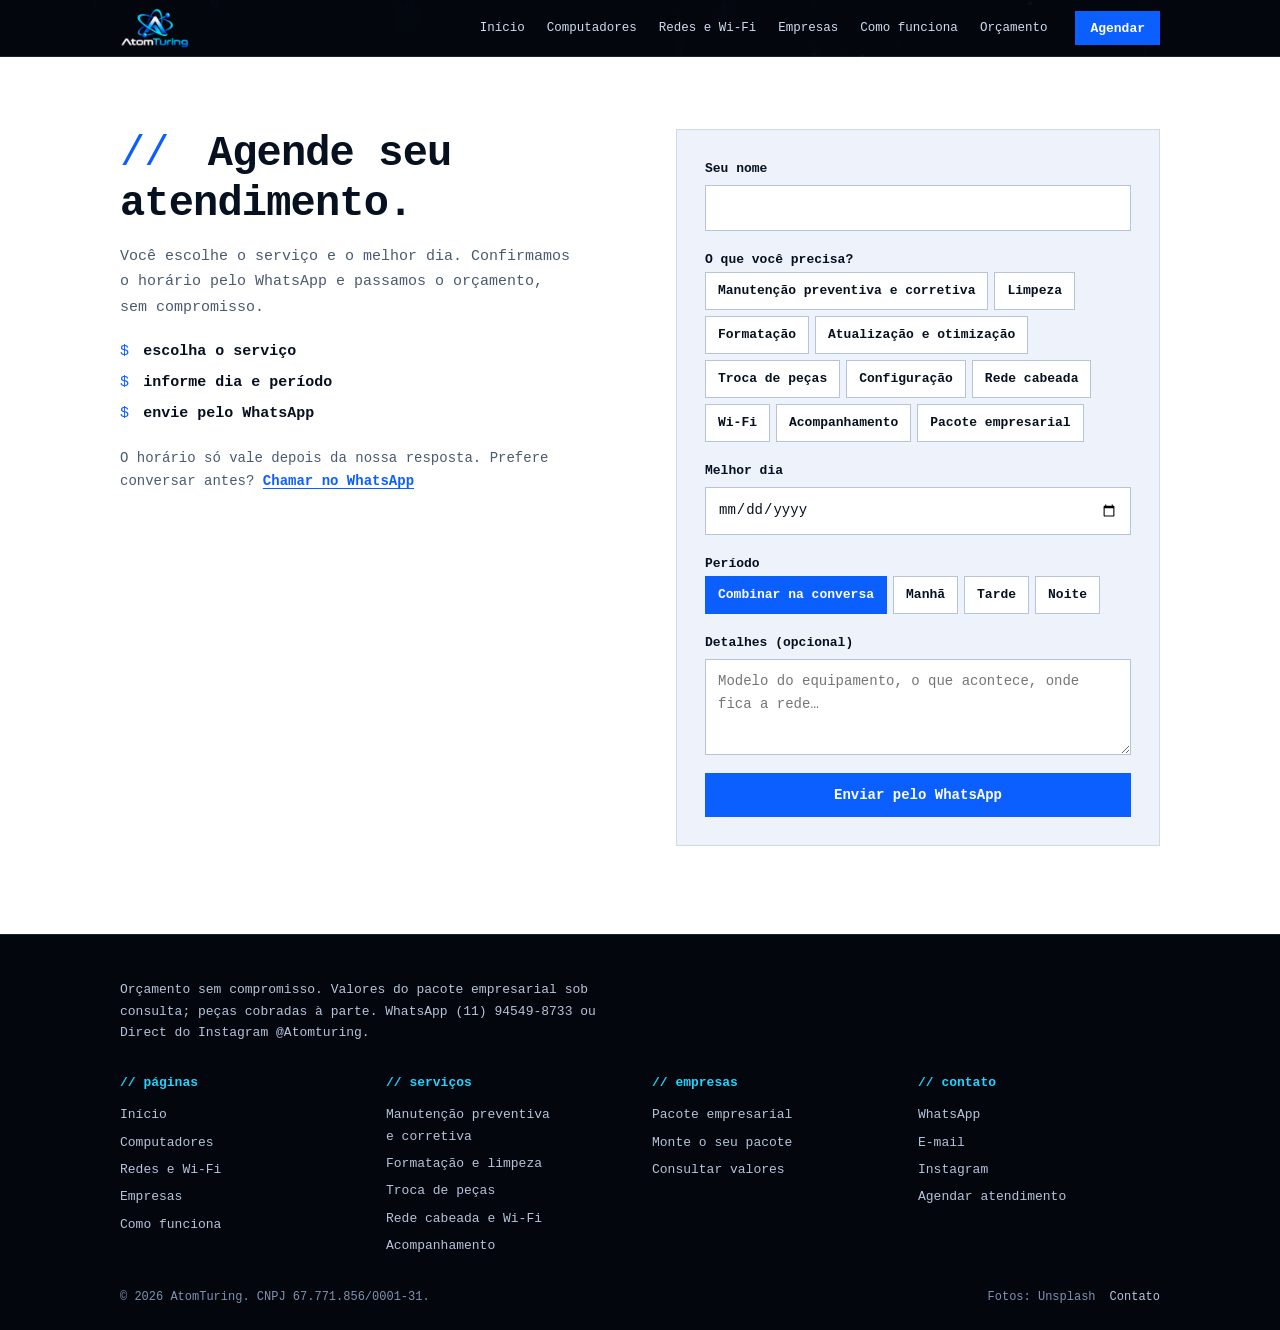
==== commit 98bb4907: "Refaz o site do zero: tema técnico azul, fundo em código, seção fixa que troca foto e texto, fotos a" ====
--- a/site/agendar.html
+++ b/site/agendar.html
@@ -5,33 +5,33 @@
 <meta name="viewport" content="width=device-width, initial-scale=1, viewport-fit=cover">
 <title>Agendar atendimento — AtomTuring</title>
 <meta name="description" content="Escolha o serviço, o dia e o período. A mensagem segue pronta para o WhatsApp da AtomTuring e o orçamento é sem compromisso.">
-<meta name="theme-color" content="#ffffff">
+<meta name="theme-color" content="#04070d">
 <meta property="og:type" content="website">
 <meta property="og:locale" content="pt_BR">
 <meta property="og:site_name" content="AtomTuring">
 <meta property="og:title" content="Agendar atendimento — AtomTuring">
 <meta property="og:description" content="Escolha o serviço, o dia e o período. A mensagem segue pronta para o WhatsApp da AtomTuring e o orçamento é sem compromisso.">
 <link rel="icon" type="image/png" href="assets/favicon.png">
+<link rel="preload" href="assets/fonts/jbmono.woff2" as="font" type="font/woff2" crossorigin>
 <script>document.documentElement.classList.add("js")</script>
 <link rel="stylesheet" href="css/site.css">
 </head>
 <body>
+<canvas id="bg" aria-hidden="true"></canvas>
 <a class="skip" href="#conteudo">Pular para o conteúdo</a>
-<header class="nav" id="top">
-  <div class="nav__in">
-    <a class="nav__brand" href="index.html" aria-label="AtomTuring, página inicial"><img src="assets/logos/logo-lockup-320.png" alt="AtomTuring" width="320" height="186"></a>
-    <nav class="nav__links" id="menu" aria-label="Principal"><a href="index.html">Início</a><a href="computadores.html">Computadores</a><a href="redes.html">Redes e Wi-Fi</a><a href="empresas.html">Empresas</a><a href="como-funciona.html">Como funciona</a><a href="orcamento.html">Orçamento</a><a class="nav__ag" href="agendar.html">Agendar atendimento</a></nav>
-    <a class="btn btn--nav nav__cta" href="agendar.html" aria-current="page">Agendar</a>
-    <button class="burger" type="button" aria-label="Abrir menu" aria-controls="menu" aria-expanded="false"><span></span><span></span></button>
-  </div>
-</header>
+<header class="nav" id="top"><div class="nav__in">
+  <a class="nav__brand" href="index.html" aria-label="AtomTuring, página inicial"><img src="assets/logos/lockup-t-320.png" alt="AtomTuring" width="320" height="185"></a>
+  <nav class="nav__links" id="menu" aria-label="Principal"><a href="index.html">Início</a><a href="computadores.html">Computadores</a><a href="redes.html">Redes e Wi‑Fi</a><a href="empresas.html">Empresas</a><a href="como-funciona.html">Como funciona</a><a href="orcamento.html">Orçamento</a><a class="nav__ag" href="agendar.html">Agendar atendimento</a></nav>
+  <a class="btn btn--sm nav__cta" href="agendar.html" aria-current="page">Agendar</a>
+  <button class="burger" type="button" aria-label="Abrir menu" aria-controls="menu" aria-expanded="false"><span></span><span></span></button>
+</div></header>
 <main id="conteudo" tabindex="-1">
 
-<section class="formsec" id="agendar"><div class="formgrid">
+<section class="light formpage" id="agendar"><div class="wrap formgrid">
   <div>
-    <h1 class="page-title">Agende seu atendimento.</h1>
+    <h1 class=page-title><span class="c" aria-hidden="true">//</span> Agende seu atendimento.</h1>
     <p class="lead">Você escolhe o serviço e o melhor dia. Confirmamos o horário pelo WhatsApp e passamos o orçamento, sem compromisso.</p>
-    <ul class="plain"><li>Escolha o serviço.</li><li>Informe dia e período.</li><li>Envie pelo WhatsApp e aguarde a confirmação.</li></ul>
+    <ul class="plain"><li><span class="c">$</span> escolha o serviço</li><li><span class="c">$</span> informe dia e período</li><li><span class="c">$</span> envie pelo WhatsApp</li></ul>
     <p class="note-s">O horário só vale depois da nossa resposta. Prefere conversar antes? <a class="tl" href="https://wa.me/5511945498733?text=Ol%C3%A1%2C%20AtomTuring!%20Quero%20um%20or%C3%A7amento." target="_blank" rel="noopener">Chamar no WhatsApp<span class="sr-only"> (abre em nova aba)</span></a></p>
   </div>
   <form class="form" id="ag" novalidate>
@@ -45,19 +45,16 @@
   </form>
 </div></section>
 </main>
-<footer class="foot">
-  <div class="foot__in">
-    <p class="foot__note">Orçamento sem compromisso. Valores do pacote empresarial sob consulta; peças cobradas à parte. Fale pelo WhatsApp (11) 94549-8733 ou pelo Direct do Instagram @Atomturing.</p>
-    <div class="foot__grid">
-      <div><p class="foot__h">Páginas</p><ul><li><a href="index.html">Início</a></li><li><a href="computadores.html">Computadores</a></li><li><a href="redes.html">Redes e Wi-Fi</a></li><li><a href="empresas.html">Empresas</a></li><li><a href="como-funciona.html">Como funciona</a></li><li><a href="agendar.html">Agendar atendimento</a></li></ul></div>
-      <div><p class="foot__h">Serviços</p><ul><li>Manutenção preventiva e corretiva</li><li>Formatação e limpeza</li><li>Troca de peças</li><li>Rede cabeada e Wi-Fi</li><li>Acompanhamento</li></ul></div>
-      <div><p class="foot__h">Para empresas</p><ul><li><a href="empresas.html">Pacote empresarial</a></li><li><a href="empresas.html#monte">Monte o seu pacote</a></li><li><a href="orcamento.html">Consultar valores</a></li></ul></div>
-      <div><p class="foot__h">Contato</p><ul><li><a href="https://wa.me/5511945498733?text=Ol%C3%A1%2C%20AtomTuring!%20Quero%20um%20or%C3%A7amento." target="_blank" rel="noopener">WhatsApp<span class="sr-only"> (abre em nova aba)</span></a></li><li><a href="mailto:contato.atomturing@gmail.com">E-mail</a></li><li><a href="https://instagram.com/Atomturing" target="_blank" rel="noopener">Instagram<span class="sr-only"> (abre em nova aba)</span></a></li><li><a href="agendar.html">Agendar atendimento</a></li><li><a href="orcamento.html">Orçamento</a></li></ul></div>
-    </div>
-    <p class="foot__mark" aria-hidden="true">AtomTuring</p>
-    <div class="foot__bar"><p>© 2026 AtomTuring. CNPJ 67.771.856/0001-31.</p><p><span>Fotos: Unsplash</span><a href="orcamento.html">Contato</a></p></div>
+<footer class="foot"><div class="foot__in">
+  <p class="foot__note">Orçamento sem compromisso. Valores do pacote empresarial sob consulta; peças cobradas à parte. WhatsApp (11) 94549-8733 ou Direct do Instagram @Atomturing.</p>
+  <div class="foot__grid">
+    <div><p class="foot__h">// páginas</p><ul><li><a href="index.html">Início</a></li><li><a href="computadores.html">Computadores</a></li><li><a href="redes.html">Redes e Wi‑Fi</a></li><li><a href="empresas.html">Empresas</a></li><li><a href="como-funciona.html">Como funciona</a></li></ul></div>
+    <div><p class="foot__h">// serviços</p><ul><li>Manutenção preventiva e corretiva</li><li>Formatação e limpeza</li><li>Troca de peças</li><li>Rede cabeada e Wi‑Fi</li><li>Acompanhamento</li></ul></div>
+    <div><p class="foot__h">// empresas</p><ul><li><a href="empresas.html">Pacote empresarial</a></li><li><a href="empresas.html#monte">Monte o seu pacote</a></li><li><a href="orcamento.html">Consultar valores</a></li></ul></div>
+    <div><p class="foot__h">// contato</p><ul><li><a href="https://wa.me/5511945498733?text=Ol%C3%A1%2C%20AtomTuring!%20Quero%20um%20or%C3%A7amento." target="_blank" rel="noopener">WhatsApp<span class="sr-only"> (abre em nova aba)</span></a></li><li><a href="mailto:contato.atomturing@gmail.com">E-mail</a></li><li><a href="https://instagram.com/Atomturing" target="_blank" rel="noopener">Instagram<span class="sr-only"> (abre em nova aba)</span></a></li><li><a href="agendar.html">Agendar atendimento</a></li></ul></div>
   </div>
-</footer>
+  <div class="foot__bar"><p>© 2026 AtomTuring. CNPJ 67.771.856/0001-31.</p><p><span>Fotos: Unsplash</span><a href="orcamento.html">Contato</a></p></div>
+</div></footer>
 <script src="js/site.js" defer></script>
 </body>
 </html>
--- a/site/css/site.css
+++ b/site/css/site.css
@@ -1,219 +1,234 @@
-/* AtomTuring — campos de cor lisos, tipografia grande, uma foto por bloco. Sem gradientes, sombras ou linhas finas. */
-@font-face{font-family:"Inter";src:url(../assets/fonts/inter-var.woff2) format("woff2");font-weight:100 900;font-display:swap}
-@font-face{font-family:"Bricolage";src:url(../assets/fonts/bricolage.woff2) format("woff2");font-weight:200 800;font-display:swap}
+/* AtomTuring — tema técnico: preto, branco e azul da logo. Fonte única (JetBrains Mono). */
+@font-face{font-family:"JBMono";src:url(../assets/fonts/jbmono.woff2) format("woff2");font-weight:100 800;font-display:swap}
 :root{
-  --ink:#0a1222; --navy:#1c2541; --blue:#0b5fff; --blue-d:#0847c4; --sky:#dbe7ff; --mist:#f1f4f9; --white:#fff; --mu:#4a5568; --err:#c0262d;
-  --text:"Inter",system-ui,-apple-system,"Segoe UI",Roboto,Arial,sans-serif;
-  --disp:"Bricolage","Inter",system-ui,sans-serif;
-  --ease:cubic-bezier(.23,1,.32,1);
-  --pad:clamp(24px,5vw,72px); --r:4px;
+  --bg:#04070d; --bg2:#0a1322; --blue:#0b5fff; --blue-d:#0847c4; --cyan:#22d3ff; --white:#fff; --ink:#06101f;
+  --mu:#9db0cb; --mu-l:#4a5a70; --line:rgba(34,211,255,.3); --paper:#fff; --alt:#eef3fb; --err:#c0262d;
+  --f:"JBMono",ui-monospace,SFMono-Regular,Menlo,Consolas,monospace;
+  --ease:cubic-bezier(.23,1,.32,1); --nav:56px; --pad:clamp(16px,4vw,40px);
 }
 *{box-sizing:border-box;margin:0}
-html{scroll-behavior:smooth;-webkit-text-size-adjust:100%}
-body{background:var(--white);color:var(--ink);font:400 18px/1.55 var(--text);-webkit-font-smoothing:antialiased;overflow-x:hidden}
+html{scroll-behavior:smooth;-webkit-text-size-adjust:100%;scroll-padding-top:var(--nav)}
+body{background:var(--bg);color:var(--white);font:400 14px/1.65 var(--f);-webkit-font-smoothing:antialiased;overflow-x:clip}
 img{display:block;max-width:100%}
 a{color:inherit;text-decoration:none}
 ul,ol{list-style:none;padding:0}
 button,input,select,textarea{font:inherit;color:inherit}
-:focus-visible{outline:3px solid var(--blue);outline-offset:3px}
-.f-navy :focus-visible,.f-blue :focus-visible{outline-color:var(--white)}
+:focus-visible{outline:2px solid var(--cyan);outline-offset:3px}
+.light :focus-visible{outline-color:var(--blue)}
 .sr-only{position:absolute;width:1px;height:1px;margin:-1px;overflow:hidden;clip:rect(0 0 0 0);white-space:nowrap}
-.skip{position:absolute;left:12px;top:-64px;z-index:100;padding:12px 18px;background:var(--ink);color:var(--white)}
+.skip{position:absolute;left:12px;top:-64px;z-index:100;padding:10px 14px;background:var(--cyan);color:var(--ink)}
 .skip:focus{top:8px}
-h1,h2,h3{font-family:var(--disp);font-weight:800;text-wrap:balance}
+#bg{position:fixed;inset:0;width:100%;height:100%;z-index:0;pointer-events:none}
+.nav,main,.foot,.sticky{position:relative;z-index:1}
+h1,h2,h3{font-weight:700;letter-spacing:-.02em;text-wrap:balance;line-height:1.2}
+h1{font-size:clamp(24px,3.4vw,42px)}
+h2{font-size:clamp(19px,2.3vw,28px)}
+h3{font-size:clamp(15px,1.5vw,18px)}
 p,li{text-wrap:pretty}
-
-/* campos de cor */
-.f-white{background:var(--white);color:var(--ink)}
-.f-mist{background:var(--mist);color:var(--ink)}
-.f-navy{background:var(--navy);color:var(--white)}
-.f-blue{background:var(--blue);color:var(--white)}
-.lead{font-size:clamp(19px,1.8vw,24px);line-height:1.4;max-width:30em}
-.f-white .lead,.f-mist .lead{color:var(--mu)}
-.f-navy .lead{color:#dfe6f5}
-.f-blue .lead{color:#fff}
+.c{color:var(--cyan);font-weight:500;margin-right:.35em}
+.light .c{color:var(--blue)}
+.wrap{max-width:1120px;margin:0 auto;padding:0 var(--pad)}
+.lead{margin-top:14px;font-size:15px;line-height:1.7;color:var(--mu);max-width:44em}
+.light .lead{color:var(--mu-l)}
+
+/* campos */
+.dark{background:rgba(4,7,13,.55)}
+.light{background:var(--paper);color:var(--ink);padding:clamp(48px,7vw,88px) 0}
+.light.alt{background:var(--alt)}
 
 /* botões */
-.btns{display:flex;flex-wrap:wrap;gap:12px;margin-top:32px}
-.btn{display:inline-flex;align-items:center;justify-content:center;min-height:52px;padding:0 26px;border:2px solid var(--blue);border-radius:var(--r);background:var(--blue);color:var(--white);font:600 17px/1 var(--text);cursor:pointer;transition:background-color .2s,color .2s,transform .16s var(--ease)}
+.btns{display:flex;flex-wrap:wrap;gap:10px;margin-top:24px}
+.btn{display:inline-flex;align-items:center;justify-content:center;min-height:44px;padding:0 20px;border:1px solid var(--blue);background:var(--blue);color:var(--white);font:600 14px/1 var(--f);cursor:pointer;transition:background-color .2s,color .2s,border-color .2s,transform .16s var(--ease)}
 .btn:active{transform:scale(.97)}
-.btn--ghost{background:transparent;color:var(--blue)}
-.f-navy .btn,.f-blue .btn{background:var(--white);border-color:var(--white);color:var(--navy)}
-.f-navy .btn--ghost,.f-blue .btn--ghost{background:transparent;color:var(--white)}
-.f-white .btn--ghost,.f-mist .btn--ghost{color:var(--blue)}
-@media (hover:hover) and (pointer:fine){
-  .btn:hover{background:var(--blue-d);border-color:var(--blue-d);color:var(--white)}
-  .btn--ghost:hover{background:var(--blue);border-color:var(--blue);color:var(--white)}
-  .f-navy .btn:hover,.f-blue .btn:hover{background:var(--sky);border-color:var(--sky);color:var(--navy)}
-  .f-navy .btn--ghost:hover,.f-blue .btn--ghost:hover{background:var(--white);color:var(--navy)}
-}
-.btn--nav{min-height:40px;padding:0 18px;font-size:15px}
+.btn--ghost{background:transparent;border-color:var(--cyan);color:var(--cyan)}
+.light .btn--ghost{border-color:var(--blue);color:var(--blue)}
+.btn--sm{min-height:34px;padding:0 14px;font-size:13px}
+@media (hover:hover) and (pointer:fine){.btn:hover{background:var(--cyan);border-color:var(--cyan);color:var(--ink)}.btn--ghost:hover{background:var(--cyan);color:var(--ink)}.light .btn--ghost:hover{background:var(--blue);color:var(--white)}}
 .tl{color:var(--blue);font-weight:600;text-decoration:underline;text-underline-offset:3px}
 
 /* menu */
-.nav{position:sticky;top:0;z-index:50;background:var(--white)}
-.nav__in{height:68px;padding:0 var(--pad);display:flex;align-items:center;gap:28px}
-.nav__brand img{height:48px;width:auto;mix-blend-mode:multiply}
-.nav__links{display:flex;gap:4px;margin-left:auto;font-size:16px;font-weight:500}
-.nav__links a{padding:10px 14px;transition:color .2s}
-.nav__links a[aria-current=page]{color:var(--blue);font-weight:700}
-@media (hover:hover){.nav__links a:hover{color:var(--blue)}}
+.nav{position:sticky;top:0;background:rgba(4,7,13,.88);-webkit-backdrop-filter:blur(10px);backdrop-filter:blur(10px);border-bottom:1px solid rgba(34,211,255,.18)}
+.nav__in{height:var(--nav);max-width:1120px;margin:0 auto;padding:0 var(--pad);display:flex;align-items:center;gap:18px}
+.nav__brand img{height:40px;width:auto}
+.nav__links{display:flex;gap:2px;margin-left:auto;font-size:12.5px}
+.nav__links a{padding:8px 10px;color:#cfdcf2;transition:color .2s}
+.nav__links a[aria-current=page]{color:var(--cyan)}
+@media (hover:hover){.nav__links a:hover{color:var(--cyan)}}
 .nav__ag{display:none}
-.burger{display:none;width:48px;height:48px;border:0;background:none;cursor:pointer;margin-left:auto}
-.burger span{display:block;width:24px;height:3px;margin:6px auto;background:var(--ink);transition:transform .25s var(--ease)}
-.nav.open .burger span:first-child{transform:translateY(4.5px) rotate(45deg)}
-.nav.open .burger span:last-child{transform:translateY(-4.5px) rotate(-45deg)}
-
-/* fotos */
-.ph{position:relative;overflow:hidden;min-height:340px;background:var(--navy)}
-.ph img{position:absolute;inset:-5% 0;width:100%;height:110%;object-fit:cover;transform:translate3d(0,var(--py,0%),0);will-change:transform}
-img.wifi{filter:hue-rotate(200deg)}
+.burger{display:none;width:44px;height:44px;border:0;background:none;cursor:pointer;margin-left:auto}
+.burger span{display:block;width:22px;height:2px;margin:6px auto;background:var(--white);transition:transform .25s var(--ease)}
+.nav.open .burger span:first-child{transform:translateY(4px) rotate(45deg)}
+.nav.open .burger span:last-child{transform:translateY(-4px) rotate(-45deg)}
 
 /* abertura */
-.hero,.top{display:grid;grid-template-columns:1fr 1fr;min-height:min(84vh,760px)}
-.hero{grid-template-columns:1.08fr .92fr}
-.hero__txt,.top__txt{padding:clamp(40px,6vw,88px) var(--pad);display:flex;flex-direction:column;justify-content:center}
-.hero h1,.top h1{font-size:clamp(42px,6.2vw,92px);line-height:.98;letter-spacing:-.035em}
-.hero .lead{margin-top:20px}
-.top .lead{margin-top:20px}
-.top--solo{grid-template-columns:1fr;min-height:0}
-.top--solo .top__txt{padding-block:clamp(72px,9vw,128px)}
-.pick{margin-top:32px;display:grid;gap:20px}
-.pick fieldset{border:0;padding:0;min-width:0}
-.pick legend{font-weight:700;font-size:17px;margin-bottom:12px;padding:0}
-.chips{display:flex;flex-wrap:wrap;gap:8px}
-.chips label,.opts label{position:relative}
-.chips input,.opts input{position:absolute;opacity:0;inset:0;width:100%;height:100%;cursor:pointer;margin:0}
-.chips span{display:inline-flex;align-items:center;min-height:46px;padding:0 18px;border:2px solid rgba(255,255,255,.55);border-radius:var(--r);font-weight:600;font-size:16px;transition:background-color .2s,color .2s,border-color .2s}
-.chips input:checked+span{background:var(--white);border-color:var(--white);color:var(--navy)}
-.chips input:focus-visible+span{outline:3px solid var(--white);outline-offset:3px}
-@media (hover:hover){.chips input:not(:checked):hover+span{border-color:var(--white)}}
-.sol{font-family:var(--disp);font-weight:600;font-size:clamp(22px,2.2vw,30px);line-height:1.2;min-height:2.4em;max-width:22em}
-.sol__i+.sol__i{margin-top:12px}
-.js .sol__i[hidden]{display:none}
-.pick .btns{margin-top:0}
-.hero__ph,.top>.ph{min-height:0}
-
-/* blocos de serviço */
-.band{display:grid;grid-template-columns:1fr 1fr;min-height:620px}
-.band--rev .band__txt{order:2}
-.band__txt{padding:clamp(48px,7vw,104px) var(--pad);display:flex;flex-direction:column;justify-content:center}
-.band h2{font-size:clamp(38px,4.8vw,68px);line-height:1;letter-spacing:-.03em}
-.band .lead{margin-top:16px}
-.ticks{margin-top:28px;display:grid;gap:10px;font-size:19px;font-weight:600}
-.ticks li{padding-left:32px;position:relative}
-.ticks li::before{content:"";position:absolute;left:0;top:.55em;width:16px;height:16px;background:currentColor;clip-path:polygon(0 0,100% 50%,0 100%)}
-.f-white .ticks li::before,.f-mist .ticks li::before{background:var(--blue)}
-.band .ph{min-height:0}
-
-/* três passos */
-.three{padding:clamp(72px,9vw,140px) var(--pad)}
-.three__in{max-width:1280px;margin:0 auto}
-.three h2{font-size:clamp(36px,5vw,72px);line-height:1;letter-spacing:-.03em;max-width:14em}
-.three__c{display:grid;grid-template-columns:repeat(3,1fr);gap:clamp(32px,5vw,72px);margin-top:clamp(40px,6vw,88px)}
-.three h3{font-size:clamp(26px,2.6vw,36px);line-height:1.08;letter-spacing:-.02em;color:var(--blue)}
-.three p{margin-top:12px;color:var(--mu);font-size:19px}
-
-/* lista com título à esquerda */
-.split{display:grid;grid-template-columns:5fr 7fr;gap:clamp(32px,6vw,96px);padding:clamp(72px,9vw,140px) var(--pad);max-width:1440px;margin:0 auto;align-items:start}
-.split__h{position:sticky;top:96px}
-.split h2{font-size:clamp(34px,4.4vw,64px);line-height:1;letter-spacing:-.03em}
-.split .lead{margin-top:16px;color:var(--mu)}
-.split__b{display:grid;gap:clamp(28px,3.4vw,44px)}
-.it h3{font-size:clamp(24px,2.4vw,32px);line-height:1.1;letter-spacing:-.02em}
-.it p{margin-top:8px;color:var(--mu);font-size:19px;max-width:32em}
-.faq{display:grid;gap:8px}
-.faq details{background:var(--mist);border-radius:var(--r)}
-.faq summary{list-style:none;cursor:pointer;display:flex;justify-content:space-between;align-items:center;gap:24px;padding:20px 24px;min-height:64px;font-weight:700;font-size:19px}
+.hero{padding:clamp(40px,7vw,88px) 0 clamp(40px,6vw,72px);min-height:calc(100vh - var(--nav));display:flex;align-items:center}
+.hero__in{display:grid;grid-template-columns:1.1fr .9fr;gap:clamp(24px,5vw,64px);align-items:center;width:100%}
+.code{line-height:1.15}
+.word{color:var(--cyan);white-space:nowrap}
+.cur{display:inline-block;width:.55em;height:1em;margin-left:4px;background:var(--cyan);vertical-align:-.12em;animation:blink 1s steps(1) infinite}
+@keyframes blink{50%{opacity:0}}
+.orbit{position:relative;aspect-ratio:1;max-width:420px;width:100%;margin:0 auto}
+.orbit__svg{position:absolute;inset:0;width:100%;height:100%}
+.orbit__svg line{stroke:var(--cyan);stroke-width:.35;stroke-dasharray:1.5 2;opacity:.7;animation:flow 2.4s linear infinite;vector-effect:non-scaling-stroke}
+@keyframes flow{to{stroke-dashoffset:-14}}
+.orbit__logo{position:absolute;left:50%;top:50%;width:52%;transform:translate(-50%,-50%);filter:drop-shadow(0 0 24px rgba(34,211,255,.45));animation:float 6s ease-in-out infinite}
+@keyframes float{50%{transform:translate(-50%,-54%)}}
+.node{position:absolute;padding:7px 11px;border:1px solid var(--line);background:rgba(4,7,13,.8);font-size:12px;font-weight:600;transition:border-color .2s,background-color .2s,color .2s}
+.node::before{content:"";display:inline-block;width:6px;height:6px;margin-right:7px;border-radius:50%;background:var(--cyan);box-shadow:0 0 8px var(--cyan)}
+.n1{left:0;top:6%}.n2{right:0;top:6%}.n3{left:0;bottom:6%}.n4{right:0;bottom:6%}
+@media (hover:hover){.node:hover{border-color:var(--cyan);background:var(--cyan);color:var(--ink)}}
+
+/* seção fixa: o texto e a foto trocam enquanto a página desce */
+.pin{height:calc(var(--n)*65vh + 100vh);padding:0;background:rgba(4,7,13,.35)}
+.pin__stage{position:sticky;top:var(--nav);height:calc(100vh - var(--nav));display:flex;align-items:center}
+.pin__grid{position:relative;display:grid;grid-template-columns:5fr 6fr;gap:clamp(40px,8vw,110px);align-items:center;width:100%}
+.pin__list{margin-top:16px;display:grid;gap:2px}
+.pin__list button{width:100%;text-align:left;padding:8px 10px;border:0;border-left:2px solid rgba(34,211,255,.2);background:none;color:#7f93b0;font-size:13px;cursor:pointer;transition:color .25s,border-color .25s,background-color .25s}
+.pin__list button[aria-current=true]{color:var(--white);border-left-color:var(--cyan);background:rgba(34,211,255,.08)}
+@media (hover:hover){.pin__list button:hover{color:var(--white)}}
+.pin__d{margin-top:20px;padding:16px;border:1px solid var(--line);background:rgba(4,7,13,.78);min-height:196px}
+.pin__t{font-size:clamp(16px,1.7vw,20px)}
+.pin__s{margin-top:8px;color:#c4d2e8;font-size:14px}
+.pin__tag{margin-top:10px;font-size:12px;color:var(--cyan)}
+.pin__tag span::before{content:"› "}
+.pin__d .btns{margin-top:14px}
+.pin__m{position:relative}
+.pin__img{position:relative;aspect-ratio:4/3;max-height:calc(100vh - var(--nav) - 90px);width:100%;overflow:hidden;border:1px solid var(--line);background:var(--bg2)}
+.pin__img img{position:absolute;inset:0;width:100%;height:100%;object-fit:cover;opacity:0;transform:scale(1.06);transition:opacity .6s var(--ease),transform 1.2s var(--ease);filter:hue-rotate(-14deg) saturate(1.05)}
+.pin__img img.on{opacity:1;transform:none}
+.pin__img::after{content:"";position:absolute;inset:0;background:rgba(11,95,255,.18);mix-blend-mode:screen;pointer-events:none}
+.pin__scan{position:absolute;left:0;right:0;top:0;height:2px;background:var(--cyan);box-shadow:0 0 14px var(--cyan);opacity:.7;animation:scan 4.5s linear infinite;z-index:2}
+@keyframes scan{from{transform:translateY(0)}to{transform:translateY(calc(var(--h,380px)))}}
+.pin__cap{position:absolute;left:10px;bottom:10px;z-index:2;padding:3px 8px;background:rgba(4,7,13,.8);font-size:11px;color:var(--cyan)}
+.pin__ticks{position:absolute;right:-18px;top:0;bottom:0;display:flex;flex-direction:column;justify-content:center;gap:8px}
+.pin__ticks i{display:block;width:3px;height:26px;background:rgba(34,211,255,.25);transition:background-color .3s,height .3s var(--ease)}
+.pin__ticks i.on{background:var(--cyan);height:40px;box-shadow:0 0 10px var(--cyan)}
+.pin__wire{position:absolute;height:1px;background:var(--cyan);box-shadow:0 0 8px var(--cyan);opacity:0;transition:top .45s var(--ease),left .45s var(--ease),width .45s var(--ease),opacity .3s;pointer-events:none}
+.pin__wire::after{content:"";position:absolute;right:-3px;top:-3px;width:7px;height:7px;border-radius:50%;background:var(--cyan);box-shadow:0 0 10px var(--cyan)}
+
+/* passos e serviços */
+.term3{display:grid;grid-template-columns:repeat(3,1fr);gap:16px;margin-top:28px}
+.term{padding:18px;background:var(--ink);color:var(--white)}
+.term__b{font-weight:700;font-size:16px;color:var(--cyan)}
+.term__b .c{color:var(--blue)}
+.term p+p{margin-top:8px;color:#c4d2e8;font-size:13.5px}
+.svcs{padding:clamp(48px,7vw,88px) 0}
+.svc3{display:grid;grid-template-columns:repeat(3,1fr);gap:16px;margin-top:28px}
+.svc{display:flex;flex-direction:column;border:1px solid var(--line);background:rgba(4,7,13,.78)}
+.svc figure{position:relative;aspect-ratio:16/10;overflow:hidden}
+.svc img{width:100%;height:100%;object-fit:cover;filter:hue-rotate(-14deg)}
+.svc figcaption,.frame figcaption{position:absolute;left:8px;bottom:8px;padding:2px 7px;background:rgba(4,7,13,.85);font-size:11px;color:var(--cyan)}
+.svc>div{padding:16px;display:flex;flex-direction:column;flex:1}
+.ticks{margin-top:10px;display:grid;gap:6px;font-size:13px;color:#c4d2e8;flex:1}
+.ticks li::before{content:"› ";color:var(--cyan)}
+.svc .btns{margin-top:16px}
+.close{padding:clamp(56px,9vw,112px) 0}
+.close h2{font-size:clamp(24px,4vw,48px)}
+
+/* páginas internas */
+.top{padding:clamp(40px,7vw,80px) 0}
+.top__in{display:grid;grid-template-columns:1.1fr .9fr;gap:clamp(24px,5vw,56px);align-items:center}
+.top--solo .top__in{grid-template-columns:1fr}
+.frame{position:relative;border:1px solid var(--line);aspect-ratio:4/3;overflow:hidden}
+.frame img{width:100%;height:100%;object-fit:cover}
+.split{display:grid;grid-template-columns:4fr 7fr;gap:clamp(24px,6vw,72px);align-items:start}
+.split__h{position:sticky;top:calc(var(--nav) + 24px)}
+.split__b{display:grid;gap:22px}
+.it{padding-left:14px;border-left:2px solid var(--blue)}
+.it h3{font-size:16px}
+.it p{margin-top:4px;color:var(--mu-l);font-size:14px;max-width:38em}
+.faq{display:grid;gap:6px}
+.faq details{background:var(--alt);border-left:2px solid var(--blue)}
+.light.alt .faq details{background:var(--white)}
+.faq summary{list-style:none;cursor:pointer;display:flex;justify-content:space-between;align-items:center;gap:16px;padding:14px 16px;min-height:48px;font-weight:700;font-size:14px}
 .faq summary::-webkit-details-marker{display:none}
-.faq summary::after{content:"+";flex:none;font-size:32px;line-height:1;font-weight:400;color:var(--blue);transition:transform .25s var(--ease)}
+.faq summary::after{content:"+";font-size:20px;line-height:1;color:var(--blue);transition:transform .25s var(--ease)}
 .faq details[open] summary::after{transform:rotate(45deg)}
-.faq p{padding:0 24px 22px;color:var(--mu)}
-
-/* fechamento */
-.close{padding:clamp(80px,11vw,170px) var(--pad)}
-.close__in{max-width:1280px;margin:0 auto}
-.close h2{font-size:clamp(56px,11vw,168px);line-height:.92;letter-spacing:-.045em}
-.close .lead{margin-top:24px}
+.faq p{padding:0 16px 16px;color:var(--mu-l);font-size:14px}
 
 /* formulários */
-.formsec{padding:clamp(56px,7vw,112px) var(--pad)}
-.formgrid{display:grid;grid-template-columns:1fr 1fr;gap:clamp(32px,6vw,96px);max-width:1280px;margin:0 auto;align-items:start}
-.formsec h2,.page-title{font-size:clamp(38px,5vw,72px);line-height:1;letter-spacing:-.03em}
-.formsec .lead{margin-top:18px;color:var(--mu)}
-.form{display:grid;gap:24px;padding:clamp(24px,3vw,40px);background:var(--mist);border-radius:var(--r)}
-.f-mist .form{background:var(--white)}
-.f{display:grid;gap:8px;border:0;padding:0;min-width:0}
-.f>span,.f legend{font-size:15px;font-weight:700;padding:0}
-.f input[type=text],.f input[type=tel],.f input[type=date],.f textarea,.f select{width:100%;min-height:52px;padding:12px 16px;border:2px solid #c3cbd9;border-radius:var(--r);background:var(--white);font-size:17px}
-.f textarea{resize:vertical;min-height:112px}
-.f input:focus,.f textarea:focus,.f select:focus{outline:none;border-color:var(--blue)}
+.formpage{padding-top:clamp(40px,6vw,72px)}
+.formgrid{display:grid;grid-template-columns:1fr 1fr;gap:clamp(24px,6vw,72px);align-items:start}
+.page-title{font-size:clamp(24px,3.4vw,42px)}
+.form{display:grid;gap:18px;padding:clamp(18px,2.4vw,28px);background:var(--alt);border:1px solid #cfd9ea}
+.light.alt .form{background:var(--white)}
+.f{display:grid;gap:6px;border:0;padding:0;min-width:0}
+.f>span,.f legend{font-size:13px;font-weight:700;padding:0}
+.f input[type=text],.f input[type=tel],.f input[type=date],.f textarea,.f select{width:100%;min-height:44px;padding:10px 12px;border:1px solid #b6c3d9;background:var(--white);color:var(--ink);font-size:14px}
+.f textarea{resize:vertical;min-height:96px}
+.f input:focus,.f textarea:focus,.f select:focus{outline:none;border-color:var(--blue);box-shadow:0 0 0 2px rgba(11,95,255,.25)}
 .f input[aria-invalid=true]{border-color:var(--err)}
-.opts{display:flex;flex-wrap:wrap;gap:8px;margin-top:4px}
-.opts span{display:inline-flex;align-items:center;min-height:46px;padding:0 16px;border:2px solid #c3cbd9;border-radius:var(--r);background:var(--white);font-size:16px;font-weight:600;transition:background-color .2s,color .2s,border-color .2s}
+.opts{display:flex;flex-wrap:wrap;gap:6px;margin-top:2px}
+.opts label{position:relative}
+.opts input{position:absolute;opacity:0;inset:0;width:100%;height:100%;margin:0;cursor:pointer}
+.opts span{display:inline-flex;align-items:center;min-height:38px;padding:0 12px;border:1px solid #b6c3d9;background:var(--white);font-size:13px;font-weight:600;transition:background-color .2s,color .2s,border-color .2s}
 .opts input:checked+span{background:var(--blue);border-color:var(--blue);color:var(--white)}
-.opts input:focus-visible+span{outline:3px solid var(--blue);outline-offset:3px}
-.err{font-size:15px;color:var(--err);font-weight:700}
-.contacts{margin-top:40px;display:grid;gap:18px}
-.contacts dt{font-size:15px;color:var(--mu)}
-.contacts dd{font-size:22px;font-weight:700}
-.plain{margin-top:28px;display:grid;gap:8px;font-family:var(--disp);font-weight:700;font-size:clamp(22px,2.2vw,30px);line-height:1.15}
-.note-s{margin-top:28px;color:var(--mu)}
+.opts input:focus-visible+span{outline:2px solid var(--blue);outline-offset:2px}
+.err{font-size:13px;color:var(--err);font-weight:700}
+.contacts{margin-top:28px;display:grid;gap:12px}
+.contacts dt{font-size:12px;color:var(--mu-l)}
+.contacts dd{font-size:16px;font-weight:700}
+.plain{margin-top:20px;display:grid;gap:6px;font-weight:700;font-size:15px}
+.note-s{margin-top:20px;color:var(--mu-l)}
 
 /* rodapé */
-.foot{background:var(--ink);color:#c9d2e3;padding:clamp(48px,6vw,88px) var(--pad) 28px;font-size:16px}
-.foot__in{max-width:1440px;margin:0 auto}
-.foot__note{max-width:38em;font-size:17px}
-.foot__grid{display:grid;grid-template-columns:repeat(4,1fr);gap:32px;margin-top:48px}
-.foot__h{font-weight:700;color:var(--white);margin-bottom:12px}
-.foot li{padding:5px 0}
-.foot a{color:#c9d2e3}
+.foot{background:rgba(4,7,13,.92);color:#b5c4dc;padding:44px 0 22px;font-size:13px;border-top:1px solid rgba(34,211,255,.18)}
+.foot__in{max-width:1120px;margin:0 auto;padding:0 var(--pad)}
+.foot__note{max-width:40em}
+.foot__grid{display:grid;grid-template-columns:repeat(4,1fr);gap:24px;margin-top:28px}
+.foot__h{font-weight:700;color:var(--cyan);margin-bottom:8px}
+.foot li{padding:3px 0}
+.foot a{color:#b5c4dc}
 @media (hover:hover){.foot a:hover{color:var(--white);text-decoration:underline}}
-.foot__mark{font-family:var(--disp);font-weight:800;font-size:clamp(56px,15.5vw,230px);line-height:.9;letter-spacing:-.05em;color:var(--navy);margin-top:64px;white-space:nowrap;overflow:hidden;user-select:none}
-.foot__bar{display:flex;justify-content:space-between;gap:12px;flex-wrap:wrap;margin-top:24px;font-size:14px}
-.foot__bar span{margin-right:16px}
+.foot__bar{display:flex;justify-content:space-between;gap:12px;flex-wrap:wrap;margin-top:28px;font-size:12px;color:#7f93b0}
+.foot__bar span{margin-right:14px}
 .sticky{display:none}
 
-/* movimento: entrada em escada e leve paralaxe */
-.rise{animation:rise .9s var(--ease) both}
-.rise:nth-child(2){animation-delay:.08s}.rise:nth-child(3){animation-delay:.16s}
-@keyframes rise{from{opacity:0;transform:translateY(22px)}to{opacity:1;transform:none}}
-.js .rv{opacity:0;transform:translateY(28px);transition:opacity .8s var(--ease),transform .8s var(--ease)}
+/* movimento */
+.rise{animation:rise .8s var(--ease) both}
+.hero__txt>.rise:nth-child(2){animation-delay:.08s}.hero__txt>.rise:nth-child(3){animation-delay:.16s}
+@keyframes rise{from{opacity:0;transform:translateY(16px)}to{opacity:1;transform:none}}
+.js .rv{opacity:0;transform:translateY(18px);transition:opacity .7s var(--ease),transform .7s var(--ease)}
 .js .rv.in{opacity:1;transform:none}
-.js .rv>*{transition:opacity .8s var(--ease),transform .8s var(--ease)}
-
-@media (max-width:1024px){
-  .nav__links a{padding:10px 8px;font-size:15px}
-  .three__c{grid-template-columns:1fr;gap:32px}
+
+@media (max-width:1024px){.nav__links a{padding:8px 6px;font-size:12px}.term3,.svc3{grid-template-columns:1fr 1fr}.foot__grid{grid-template-columns:1fr 1fr}}
+@media (max-width:833px){
+  :root{--nav:52px}
+  .burger{display:block}.nav__cta{display:none}
+  .nav__brand img{height:36px}
+  .nav__links{position:fixed;inset:var(--nav) 0 0 0;flex-direction:column;gap:0;margin:0;padding:10px var(--pad);background:var(--bg);opacity:0;pointer-events:none;transform:translateY(-6px);transition:opacity .25s,transform .3s var(--ease);font-size:20px}
+  .nav.open .nav__links{opacity:1;pointer-events:auto;transform:none}
+  .nav__links a{padding:14px 0;font-size:20px;border-bottom:1px solid rgba(34,211,255,.15)}
+  .nav__ag{display:block;color:var(--cyan)}
+  .hero{min-height:0}
+  .hero__in,.top__in,.formgrid,.split{grid-template-columns:1fr}
+  .orbit{max-width:320px}
+  .split__h{position:static}
+  .pin{height:calc(var(--n)*55vh + 100vh)}
+  .pin__grid{grid-template-columns:1fr;gap:10px;align-content:start;padding-top:12px}
+  .pin__l>.c,.pin__l h2{font-size:15px}
+  .pin__list{display:none}
+  .pin__m{order:-1}
+  .pin__img{aspect-ratio:16/9;max-height:30vh}
+  .pin__ticks{position:static;flex-direction:row;justify-content:center;margin-top:8px}
+  .pin__ticks i{width:26px;height:3px}.pin__ticks i.on{width:40px;height:3px}
+  .pin__d{margin-top:10px;min-height:0}
+  .pin__wire{display:none}
+  .term3,.svc3{grid-template-columns:1fr}
+}
+@media (max-width:640px){
+  body{padding-bottom:70px}
+  .btns .btn{flex:1 1 100%}
+  .sticky{display:flex;gap:8px;position:fixed;inset:auto 10px 10px 10px;z-index:60}
+  .sticky .btn{flex:1;min-height:46px}
+  .sticky .btn:first-child{box-shadow:0 0 0 2px var(--bg)}
+  .sticky .btn--ghost{background:var(--bg)}
   .foot__grid{grid-template-columns:1fr 1fr}
-}
-@media (max-width:833px){
-  .nav__in{height:60px}
-  .burger{display:block}
-  .nav__cta{display:none}
-  .nav__links{position:fixed;inset:60px 0 0 0;flex-direction:column;gap:0;margin:0;padding:12px var(--pad);background:var(--white);opacity:0;pointer-events:none;transform:translateY(-8px);transition:opacity .25s,transform .3s var(--ease);font-size:30px;font-family:var(--disp);font-weight:800}
-  .nav.open .nav__links{opacity:1;pointer-events:auto;transform:none}
-  .nav__links a{padding:16px 0;font-size:30px}
-  .nav__ag{display:block;color:var(--blue)}
-  .hero,.top,.band,.split,.formgrid{grid-template-columns:1fr}
-  .hero,.top{min-height:0}
-  .ph,.hero__ph,.top>.ph,.band .ph{min-height:0;aspect-ratio:4/3}
-  .band--rev .band__txt{order:0}
-  .band{min-height:0}
-  .split__h{position:static}
-  .foot a{display:inline-block;padding:8px 0}
-}
-@media (max-width:640px){
-  body{padding-bottom:84px;font-size:17px}
-  .btns .btn{flex:1 1 100%}
-  .foot__grid{grid-template-columns:1fr 1fr}
-  .sticky{display:flex;gap:8px;position:fixed;inset:auto 12px 12px 12px;z-index:60}
-  .sticky .btn{flex:1;min-height:52px;box-shadow:0 0 0 3px var(--white)}
+  .pin__btns .btn,.pin__d .btns .btn{flex:1 1 100%}
 }
 @media (prefers-reduced-motion:reduce){
   html{scroll-behavior:auto}
-  .rise{animation:none}
+  .rise,.cur,.orbit__logo,.orbit__svg line,.pin__scan{animation:none}
   .js .rv{opacity:1;transform:none;transition:none}
-  .ph img{transform:none!important}
   *{transition-duration:.01ms!important}
 }
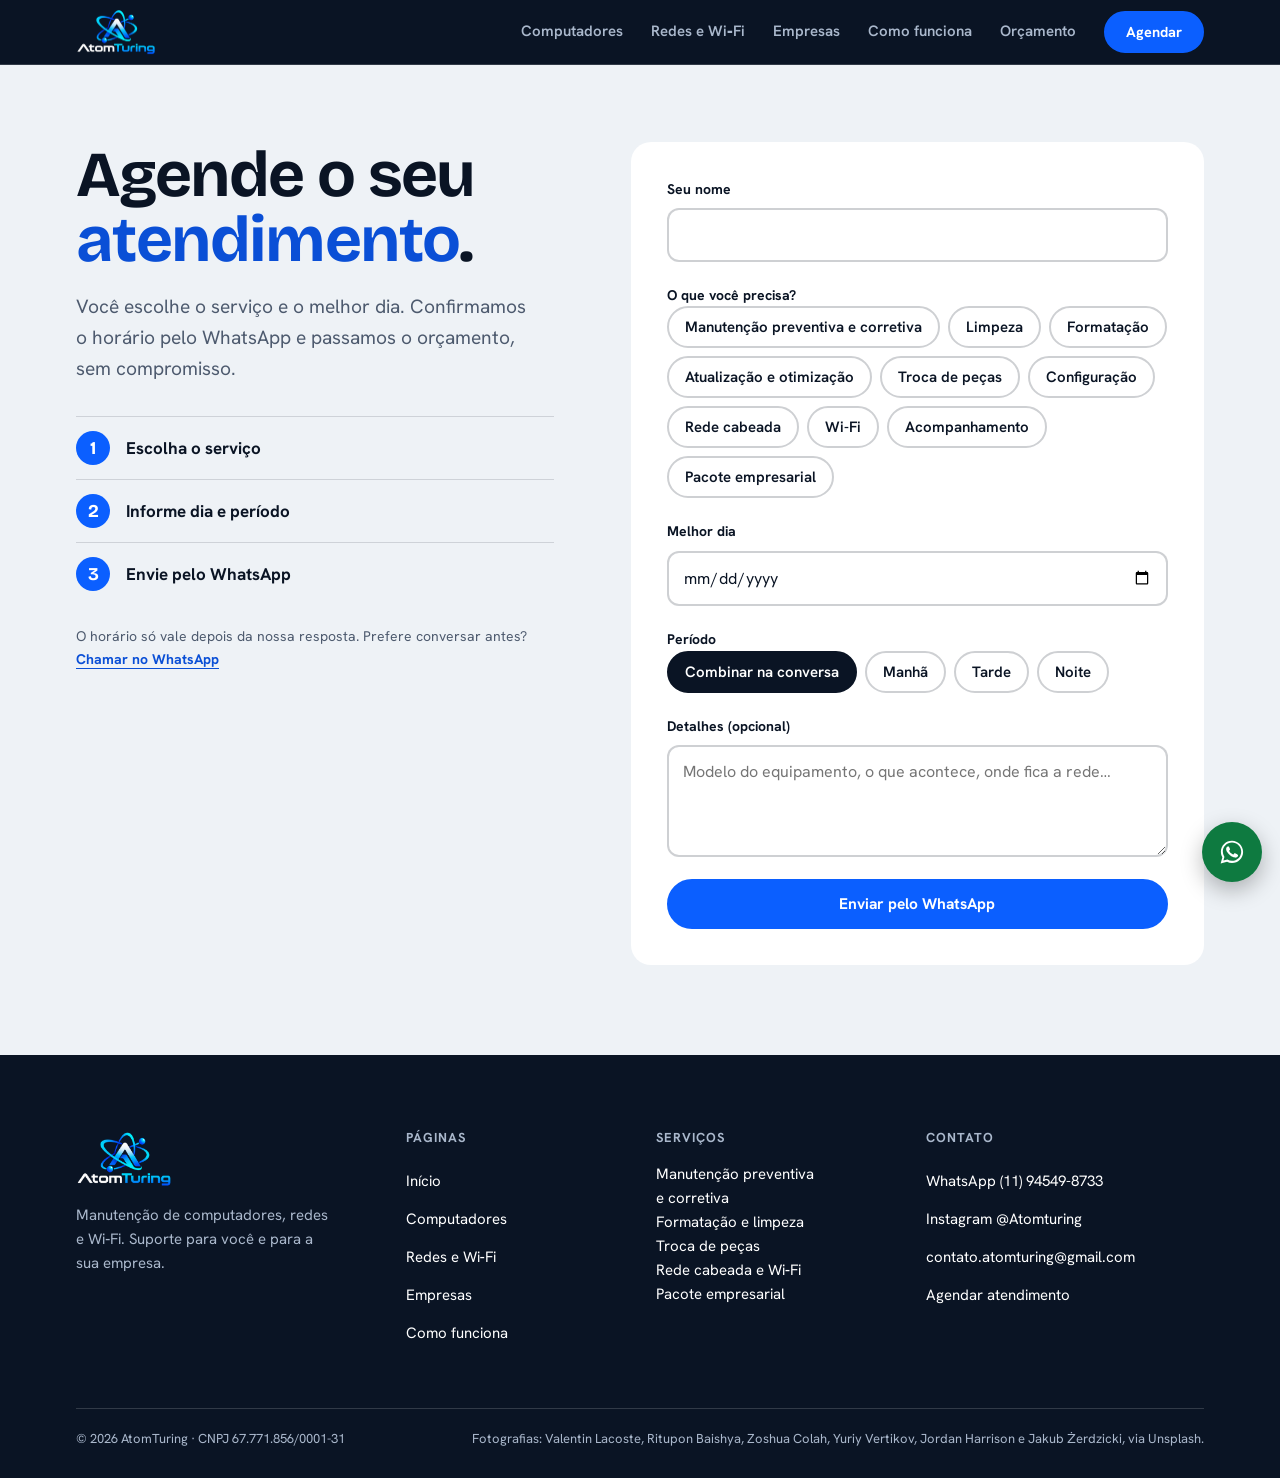
==== commit 93d22cb6: "Redesenho v2: base clara, fotos reais de técnico e rede, herói com rosto, pledge, páginas internas m" ====
--- a/site/agendar.html
+++ b/site/agendar.html
@@ -5,34 +5,39 @@
 <meta name="viewport" content="width=device-width, initial-scale=1, viewport-fit=cover">
 <title>Agendar atendimento — AtomTuring</title>
 <meta name="description" content="Escolha o serviço, o dia e o período. A mensagem segue pronta para o WhatsApp da AtomTuring e o orçamento é sem compromisso.">
-<meta name="theme-color" content="#04070d">
+<link rel="canonical" href="https://atomturing.vercel.app/agendar.html">
+<meta name="theme-color" content="#0a1424">
 <meta property="og:type" content="website">
 <meta property="og:locale" content="pt_BR">
 <meta property="og:site_name" content="AtomTuring">
 <meta property="og:title" content="Agendar atendimento — AtomTuring">
 <meta property="og:description" content="Escolha o serviço, o dia e o período. A mensagem segue pronta para o WhatsApp da AtomTuring e o orçamento é sem compromisso.">
+<meta property="og:url" content="https://atomturing.vercel.app/agendar.html">
+<meta property="og:image" content="https://atomturing.vercel.app/assets/photos/tecnico-pc-1200.webp">
+<meta name="twitter:card" content="summary_large_image">
 <link rel="icon" type="image/png" href="assets/favicon.png">
-<link rel="preload" href="assets/fonts/jbmono.woff2" as="font" type="font/woff2" crossorigin>
+<link rel="preload" href="assets/fonts/display.woff2" as="font" type="font/woff2" crossorigin>
+<link rel="preload" href="assets/fonts/sans.woff2" as="font" type="font/woff2" crossorigin>
 <script>document.documentElement.classList.add("js")</script>
 <link rel="stylesheet" href="css/site.css">
+<script type="application/ld+json">{"@context": "https://schema.org", "@type": "ProfessionalService", "name": "AtomTuring", "url": "https://atomturing.vercel.app/", "description": "Manutenção de computadores e redes: manutenção preventiva e corretiva, formatação, limpeza, troca de peças, rede cabeada, Wi-Fi e suporte para empresas.", "email": "contato.atomturing@gmail.com", "telephone": "+55 11 94549-8733", "taxID": "67.771.856/0001-31", "image": "https://atomturing.vercel.app/assets/photos/tecnico-pc-1200.webp", "sameAs": ["https://instagram.com/Atomturing"], "knowsAbout": ["Manutenção de computadores", "Formatação", "Redes cabeadas", "Wi-Fi", "Suporte técnico empresarial"]}</script>
 </head>
 <body>
-<canvas id="bg" aria-hidden="true"></canvas>
 <a class="skip" href="#conteudo">Pular para o conteúdo</a>
-<header class="nav" id="top"><div class="nav__in">
+<header class="nav" id="top"><div class="wrap nav__in">
   <a class="nav__brand" href="index.html" aria-label="AtomTuring, página inicial"><img src="assets/logos/lockup-t-320.png" alt="AtomTuring" width="320" height="185"></a>
-  <nav class="nav__links" id="menu" aria-label="Principal"><a href="index.html">Início</a><a href="computadores.html">Computadores</a><a href="redes.html">Redes e Wi‑Fi</a><a href="empresas.html">Empresas</a><a href="como-funciona.html">Como funciona</a><a href="orcamento.html">Orçamento</a><a class="nav__ag" href="agendar.html">Agendar atendimento</a></nav>
+  <nav class="nav__links" id="menu" aria-label="Principal"><a href="computadores.html">Computadores</a><a href="redes.html">Redes e Wi‑Fi</a><a href="empresas.html">Empresas</a><a href="como-funciona.html">Como funciona</a><a href="orcamento.html">Orçamento</a><a class="nav__ag" href="agendar.html">Agendar atendimento</a></nav>
   <a class="btn btn--sm nav__cta" href="agendar.html" aria-current="page">Agendar</a>
   <button class="burger" type="button" aria-label="Abrir menu" aria-controls="menu" aria-expanded="false"><span></span><span></span></button>
 </div></header>
 <main id="conteudo" tabindex="-1">
 
-<section class="light formpage" id="agendar"><div class="wrap formgrid">
+<section class="sec sec--form" id="agendar"><div class="wrap formgrid">
   <div>
-    <h1 class=page-title><span class="c" aria-hidden="true">//</span> Agende seu atendimento.</h1>
+    <h1>Agende o seu <em>atendimento</em>.</h1>
     <p class="lead">Você escolhe o serviço e o melhor dia. Confirmamos o horário pelo WhatsApp e passamos o orçamento, sem compromisso.</p>
-    <ul class="plain"><li><span class="c">$</span> escolha o serviço</li><li><span class="c">$</span> informe dia e período</li><li><span class="c">$</span> envie pelo WhatsApp</li></ul>
-    <p class="note-s">O horário só vale depois da nossa resposta. Prefere conversar antes? <a class="tl" href="https://wa.me/5511945498733?text=Ol%C3%A1%2C%20AtomTuring!%20Quero%20um%20or%C3%A7amento." target="_blank" rel="noopener">Chamar no WhatsApp<span class="sr-only"> (abre em nova aba)</span></a></p>
+    <ol class="mini"><li>Escolha o serviço</li><li>Informe dia e período</li><li>Envie pelo WhatsApp</li></ol>
+    <p class="note">O horário só vale depois da nossa resposta. Prefere conversar antes? <a class="tl" href="https://wa.me/5511945498733?text=Ol%C3%A1%2C%20AtomTuring!%20Quero%20um%20or%C3%A7amento." target="_blank" rel="noopener">Chamar no WhatsApp<span class="sr-only"> (abre em nova aba)</span></a></p>
   </div>
   <form class="form" id="ag" novalidate>
     <label class="f"><span>Seu nome</span><input type="text" name="nome" autocomplete="name" required aria-required="true" aria-describedby="aerr"></label>
@@ -41,20 +46,20 @@
     <fieldset class="f"><legend>Período</legend><div class="opts"><label><input type="radio" name="per" value="Combinar na conversa" checked><span>Combinar na conversa</span></label><label><input type="radio" name="per" value="Manhã"><span>Manhã</span></label><label><input type="radio" name="per" value="Tarde"><span>Tarde</span></label><label><input type="radio" name="per" value="Noite"><span>Noite</span></label></div></fieldset>
     <label class="f"><span>Detalhes (opcional)</span><textarea name="msg" rows="3" placeholder="Modelo do equipamento, o que acontece, onde fica a rede…"></textarea></label>
     <p class="err" id="aerr" role="alert" hidden>Escreva seu nome para continuar.</p>
-    <button class="btn" type="submit">Enviar pelo WhatsApp</button>
+    <button class="btn" type="submit">Enviar pelo WhatsApp</button><p class="status" role="status" aria-live="polite" hidden></p>
   </form>
 </div></section>
 </main>
-<footer class="foot"><div class="foot__in">
-  <p class="foot__note">Orçamento sem compromisso. Valores do pacote empresarial sob consulta; peças cobradas à parte. WhatsApp (11) 94549-8733 ou Direct do Instagram @Atomturing.</p>
-  <div class="foot__grid">
-    <div><p class="foot__h">// páginas</p><ul><li><a href="index.html">Início</a></li><li><a href="computadores.html">Computadores</a></li><li><a href="redes.html">Redes e Wi‑Fi</a></li><li><a href="empresas.html">Empresas</a></li><li><a href="como-funciona.html">Como funciona</a></li></ul></div>
-    <div><p class="foot__h">// serviços</p><ul><li>Manutenção preventiva e corretiva</li><li>Formatação e limpeza</li><li>Troca de peças</li><li>Rede cabeada e Wi‑Fi</li><li>Acompanhamento</li></ul></div>
-    <div><p class="foot__h">// empresas</p><ul><li><a href="empresas.html">Pacote empresarial</a></li><li><a href="empresas.html#monte">Monte o seu pacote</a></li><li><a href="orcamento.html">Consultar valores</a></li></ul></div>
-    <div><p class="foot__h">// contato</p><ul><li><a href="https://wa.me/5511945498733?text=Ol%C3%A1%2C%20AtomTuring!%20Quero%20um%20or%C3%A7amento." target="_blank" rel="noopener">WhatsApp<span class="sr-only"> (abre em nova aba)</span></a></li><li><a href="mailto:contato.atomturing@gmail.com">E-mail</a></li><li><a href="https://instagram.com/Atomturing" target="_blank" rel="noopener">Instagram<span class="sr-only"> (abre em nova aba)</span></a></li><li><a href="agendar.html">Agendar atendimento</a></li></ul></div>
+<footer class="foot"><div class="wrap">
+  <div class="foot__top">
+    <div class="foot__brand"><img src="assets/logos/lockup-t-320.png" alt="AtomTuring" width="320" height="185" loading="lazy"><p>Manutenção de computadores, redes e Wi‑Fi. Suporte para você e para a sua empresa.</p></div>
+    <nav class="foot__col" aria-label="Páginas"><h2>Páginas</h2><ul><li><a href="index.html">Início</a></li><li><a href="computadores.html">Computadores</a></li><li><a href="redes.html">Redes e Wi‑Fi</a></li><li><a href="empresas.html">Empresas</a></li><li><a href="como-funciona.html">Como funciona</a></li></ul></nav>
+    <div class="foot__col"><h2>Serviços</h2><ul><li>Manutenção preventiva e corretiva</li><li>Formatação e limpeza</li><li>Troca de peças</li><li>Rede cabeada e Wi‑Fi</li><li>Pacote empresarial</li></ul></div>
+    <div class="foot__col"><h2>Contato</h2><ul><li><a href="https://wa.me/5511945498733?text=Ol%C3%A1%2C%20AtomTuring!%20Quero%20um%20or%C3%A7amento." target="_blank" rel="noopener">WhatsApp (11) 94549-8733<span class="sr-only"> (abre em nova aba)</span></a></li><li><a href="https://instagram.com/Atomturing" target="_blank" rel="noopener">Instagram @Atomturing<span class="sr-only"> (abre em nova aba)</span></a></li><li><a href="mailto:contato.atomturing@gmail.com">contato.atomturing@gmail.com</a></li><li><a href="agendar.html">Agendar atendimento</a></li></ul></div>
   </div>
-  <div class="foot__bar"><p>© 2026 AtomTuring. CNPJ 67.771.856/0001-31.</p><p><span>Fotos: Unsplash</span><a href="orcamento.html">Contato</a></p></div>
+  <div class="foot__bar"><p>© 2026 AtomTuring · CNPJ 67.771.856/0001-31</p><p>Fotografias: Valentin Lacoste, Ritupon Baishya, Zoshua Colah, Yuriy Vertikov, Jordan Harrison e Jakub Żerdzicki, via Unsplash.</p></div>
 </div></footer>
+<a class="fab" href="https://wa.me/5511945498733?text=Ol%C3%A1%2C%20AtomTuring!%20Quero%20um%20or%C3%A7amento." target="_blank" rel="noopener" aria-label="Chamar no WhatsApp (abre em nova aba)"><svg viewBox="0 0 32 32" width="28" height="28" aria-hidden="true"><path fill="#fff" d="M16 3C9 3 3.3 8.600 3.300 15.600c0 2.300.6 4.400 1.700 6.300L3 29l7.300-1.900a12.700 12.700 0 0 0 5.700 1.400c7 0 12.700-5.600 12.700-12.600S23 3 16 3Zm0 23.100c-1.800 0-3.600-.5-5.100-1.400l-.4-.2-4.300 1.100 1.200-4.200-.3-.4a10.300 10.300 0 0 1-1.600-5.500C5.500 9.800 10.200 5.200 16 5.200s10.500 4.600 10.500 10.400S21.800 26.100 16 26.100Zm5.800-7.800c-.3-.2-1.900-.9-2.200-1-.3-.1-.5-.2-.7.200-.2.300-.8 1-1 1.200-.2.200-.4.200-.7.100-.3-.2-1.400-.5-2.600-1.600-1-.9-1.600-1.900-1.800-2.300-.2-.3 0-.5.100-.7l.5-.6c.1-.2.200-.3.300-.5.100-.2.100-.4 0-.6l-1-2.300c-.3-.6-.5-.5-.7-.5h-.6c-.2 0-.6.100-.9.400-.3.300-1.200 1.200-1.200 2.800s1.200 3.300 1.400 3.500c.2.200 2.400 3.700 5.800 5.100 3.400 1.400 3.400 1 4 .9.6-.1 1.900-.8 2.200-1.500.3-.8.3-1.400.2-1.500-.1-.2-.3-.3-.6-.4Z"/></svg></a>
 <script src="js/site.js" defer></script>
 </body>
 </html>
--- a/site/css/site.css
+++ b/site/css/site.css
@@ -1,234 +1,288 @@
-/* AtomTuring — tema técnico: preto, branco e azul da logo. Fonte única (JetBrains Mono). */
-@font-face{font-family:"JBMono";src:url(../assets/fonts/jbmono.woff2) format("woff2");font-weight:100 800;font-display:swap}
+/* AtomTuring v2 — base clara e fria, tinta azul-marinho e o azul da logo como única cor de destaque.
+   Títulos em Bricolage Grotesque; texto em Hanken Grotesk. */
+@font-face{font-family:"Display";src:url(../assets/fonts/display.woff2) format("woff2");font-weight:200 800;font-display:swap}
+@font-face{font-family:"Sans";src:url(../assets/fonts/sans.woff2) format("woff2");font-weight:100 900;font-display:swap}
 :root{
-  --bg:#04070d; --bg2:#0a1322; --blue:#0b5fff; --blue-d:#0847c4; --cyan:#22d3ff; --white:#fff; --ink:#06101f;
-  --mu:#9db0cb; --mu-l:#4a5a70; --line:rgba(34,211,255,.3); --paper:#fff; --alt:#eef3fb; --err:#c0262d;
-  --f:"JBMono",ui-monospace,SFMono-Regular,Menlo,Consolas,monospace;
-  --ease:cubic-bezier(.23,1,.32,1); --nav:56px; --pad:clamp(16px,4vw,40px);
+  --ground:#eef2f6; --tint:#dde6ef; --white:#fff; --ink:#0a1424; --ink-2:#0f1f38;
+  --blue:#0b5fff; --blue-d:#0847c4; --blue-t:#0a4fd6; --cyan:#22d3ff;
+  --tx:#0a1424; --mu:#4d5a6e; --mu-d:#aab8cc;
+  --line:rgba(10,20,36,.14); --line-d:rgba(255,255,255,.16);
+  --display:"Display",system-ui,sans-serif; --sans:"Sans",system-ui,-apple-system,"Segoe UI",sans-serif;
+  --ease:cubic-bezier(.23,1,.32,1); --nav:64px; --pad:clamp(20px,5vw,56px); --max:1240px; --r:20px;
+  --focus:var(--blue-t); --err:#b3261e; --wa:#0e7a40;
 }
 *{box-sizing:border-box;margin:0}
-html{scroll-behavior:smooth;-webkit-text-size-adjust:100%;scroll-padding-top:var(--nav)}
-body{background:var(--bg);color:var(--white);font:400 14px/1.65 var(--f);-webkit-font-smoothing:antialiased;overflow-x:clip}
-img{display:block;max-width:100%}
+html{scroll-behavior:smooth;-webkit-text-size-adjust:100%;scroll-padding-top:calc(var(--nav) + 12px)}
+body{background:var(--ground);color:var(--tx);font:400 17px/1.6 var(--sans);-webkit-font-smoothing:antialiased;text-rendering:optimizeLegibility;overflow-x:clip}
+img{display:block;max-width:100%;height:auto}
 a{color:inherit;text-decoration:none}
 ul,ol{list-style:none;padding:0}
 button,input,select,textarea{font:inherit;color:inherit}
-:focus-visible{outline:2px solid var(--cyan);outline-offset:3px}
-.light :focus-visible{outline-color:var(--blue)}
+:focus-visible{outline:3px solid var(--focus);outline-offset:3px;border-radius:6px}
 .sr-only{position:absolute;width:1px;height:1px;margin:-1px;overflow:hidden;clip:rect(0 0 0 0);white-space:nowrap}
-.skip{position:absolute;left:12px;top:-64px;z-index:100;padding:10px 14px;background:var(--cyan);color:var(--ink)}
-.skip:focus{top:8px}
-#bg{position:fixed;inset:0;width:100%;height:100%;z-index:0;pointer-events:none}
-.nav,main,.foot,.sticky{position:relative;z-index:1}
-h1,h2,h3{font-weight:700;letter-spacing:-.02em;text-wrap:balance;line-height:1.2}
-h1{font-size:clamp(24px,3.4vw,42px)}
-h2{font-size:clamp(19px,2.3vw,28px)}
-h3{font-size:clamp(15px,1.5vw,18px)}
+.skip{position:absolute;left:12px;top:-64px;z-index:100;padding:10px 16px;background:var(--blue-d);color:#fff;border-radius:999px}
+.skip:focus{top:10px}
+main:focus{outline:none}
+.wrap{max-width:var(--max);margin:0 auto;padding:0 var(--pad)}
+h1,h2,h3{font-weight:700;text-wrap:balance}
+h1,h2{font-family:var(--display);line-height:1.02;letter-spacing:-.025em}
+h1{font-size:clamp(42px,6vw,88px)}
+h2{font-size:clamp(34px,4.6vw,64px)}
+h3{font-family:var(--sans);font-weight:700;font-size:18px;line-height:1.35}
+em{font-style:normal;color:var(--blue-t)}
+.lead{margin-top:20px;max-width:34em;font-size:clamp(17px,1.5vw,19.5px);line-height:1.6;color:var(--mu);text-wrap:pretty}
 p,li{text-wrap:pretty}
-.c{color:var(--cyan);font-weight:500;margin-right:.35em}
-.light .c{color:var(--blue)}
-.wrap{max-width:1120px;margin:0 auto;padding:0 var(--pad)}
-.lead{margin-top:14px;font-size:15px;line-height:1.7;color:var(--mu);max-width:44em}
-.light .lead{color:var(--mu-l)}
-
-/* campos */
-.dark{background:rgba(4,7,13,.55)}
-.light{background:var(--paper);color:var(--ink);padding:clamp(48px,7vw,88px) 0}
-.light.alt{background:var(--alt)}
+.note{margin-top:20px;font-size:14px;color:var(--mu)}
+
+/* contextos escuros */
+.nav,.hero,.pagehead,.band--dark,.band--blue,.corp,.cta,.foot{--focus:var(--cyan);color:var(--white)}
+.hero em,.pagehead em,.band--dark em,.corp em,.foot em{color:var(--cyan)}
+.hero .lead,.pagehead .lead,.band--dark .lead,.corp .lead{color:var(--mu-d)}
+.band--blue .lead,.band--blue em,.cta em,.cta p{color:#e3edff}
 
 /* botões */
-.btns{display:flex;flex-wrap:wrap;gap:10px;margin-top:24px}
-.btn{display:inline-flex;align-items:center;justify-content:center;min-height:44px;padding:0 20px;border:1px solid var(--blue);background:var(--blue);color:var(--white);font:600 14px/1 var(--f);cursor:pointer;transition:background-color .2s,color .2s,border-color .2s,transform .16s var(--ease)}
+.btns{display:flex;flex-wrap:wrap;align-items:center;gap:12px 24px;margin-top:32px}
+.btn{display:inline-flex;align-items:center;justify-content:center;min-height:50px;padding:0 26px;border:2px solid var(--blue);border-radius:999px;background:var(--blue);color:#fff;font:700 15.5px/1 var(--sans);cursor:pointer;transition:background-color .2s var(--ease),border-color .2s var(--ease),color .2s var(--ease),transform .16s var(--ease)}
 .btn:active{transform:scale(.97)}
-.btn--ghost{background:transparent;border-color:var(--cyan);color:var(--cyan)}
-.light .btn--ghost{border-color:var(--blue);color:var(--blue)}
-.btn--sm{min-height:34px;padding:0 14px;font-size:13px}
-@media (hover:hover) and (pointer:fine){.btn:hover{background:var(--cyan);border-color:var(--cyan);color:var(--ink)}.btn--ghost:hover{background:var(--cyan);color:var(--ink)}.light .btn--ghost:hover{background:var(--blue);color:var(--white)}}
-.tl{color:var(--blue);font-weight:600;text-decoration:underline;text-underline-offset:3px}
-
-/* menu */
-.nav{position:sticky;top:0;background:rgba(4,7,13,.88);-webkit-backdrop-filter:blur(10px);backdrop-filter:blur(10px);border-bottom:1px solid rgba(34,211,255,.18)}
-.nav__in{height:var(--nav);max-width:1120px;margin:0 auto;padding:0 var(--pad);display:flex;align-items:center;gap:18px}
-.nav__brand img{height:40px;width:auto}
-.nav__links{display:flex;gap:2px;margin-left:auto;font-size:12.5px}
-.nav__links a{padding:8px 10px;color:#cfdcf2;transition:color .2s}
-.nav__links a[aria-current=page]{color:var(--cyan)}
-@media (hover:hover){.nav__links a:hover{color:var(--cyan)}}
+.btn--sm{min-height:42px;padding:0 20px;font-size:14.5px}
+.btn--line{background:transparent;border-color:rgba(255,255,255,.45);color:#fff}
+.btn--paper{background:#fff;border-color:#fff;color:var(--ink)}
+.tlink{display:inline-flex;gap:8px;align-items:center;min-height:44px;font-weight:700;font-size:15.5px;color:var(--blue-t);text-decoration:underline;text-decoration-color:transparent;text-underline-offset:5px;transition:text-decoration-color .2s}
+.tlink span{transition:transform .2s var(--ease)}
+.tlink--d,.pagehead .tlink,.band--dark .tlink,.corp .tlink{color:#fff}
+.tl{color:var(--blue-t);font-weight:700;text-decoration:underline;text-underline-offset:4px}
+@media (hover:hover) and (pointer:fine){
+  .btn:hover{background:var(--blue-d);border-color:var(--blue-d)}
+  .btn--line:hover{background:#fff;border-color:#fff;color:var(--ink)}
+  .btn--paper:hover{background:var(--ink);border-color:var(--ink);color:#fff}
+  .tlink:hover{text-decoration-color:currentColor}.tlink:hover span{transform:translateX(4px)}
+  .nav__links a:hover{color:#fff}
+}
+
+/* topo */
+.nav{position:sticky;top:0;z-index:50;background:var(--ink);border-bottom:1px solid var(--line-d)}
+.nav__in{height:var(--nav);display:flex;align-items:center;gap:28px}
+.nav__brand img{height:46px;width:auto}
+.nav__links{display:flex;gap:28px;margin-left:auto;font-size:15px;font-weight:600;color:var(--mu-d)}
+.nav__links a{padding:8px 0;border-bottom:2px solid transparent;transition:color .2s,border-color .2s}
+.nav__links a[aria-current=page]{color:#fff;border-bottom-color:var(--cyan)}
 .nav__ag{display:none}
-.burger{display:none;width:44px;height:44px;border:0;background:none;cursor:pointer;margin-left:auto}
-.burger span{display:block;width:22px;height:2px;margin:6px auto;background:var(--white);transition:transform .25s var(--ease)}
+.burger{display:none;width:44px;height:44px;margin-left:auto;border:0;background:none;cursor:pointer}
+.burger span{display:block;width:22px;height:2px;margin:6px auto;background:#fff;transition:transform .25s var(--ease)}
 .nav.open .burger span:first-child{transform:translateY(4px) rotate(45deg)}
 .nav.open .burger span:last-child{transform:translateY(-4px) rotate(-45deg)}
 
 /* abertura */
-.hero{padding:clamp(40px,7vw,88px) 0 clamp(40px,6vw,72px);min-height:calc(100vh - var(--nav));display:flex;align-items:center}
-.hero__in{display:grid;grid-template-columns:1.1fr .9fr;gap:clamp(24px,5vw,64px);align-items:center;width:100%}
-.code{line-height:1.15}
-.word{color:var(--cyan);white-space:nowrap}
-.cur{display:inline-block;width:.55em;height:1em;margin-left:4px;background:var(--cyan);vertical-align:-.12em;animation:blink 1s steps(1) infinite}
-@keyframes blink{50%{opacity:0}}
-.orbit{position:relative;aspect-ratio:1;max-width:420px;width:100%;margin:0 auto}
-.orbit__svg{position:absolute;inset:0;width:100%;height:100%}
-.orbit__svg line{stroke:var(--cyan);stroke-width:.35;stroke-dasharray:1.5 2;opacity:.7;animation:flow 2.4s linear infinite;vector-effect:non-scaling-stroke}
-@keyframes flow{to{stroke-dashoffset:-14}}
-.orbit__logo{position:absolute;left:50%;top:50%;width:52%;transform:translate(-50%,-50%);filter:drop-shadow(0 0 24px rgba(34,211,255,.45));animation:float 6s ease-in-out infinite}
-@keyframes float{50%{transform:translate(-50%,-54%)}}
-.node{position:absolute;padding:7px 11px;border:1px solid var(--line);background:rgba(4,7,13,.8);font-size:12px;font-weight:600;transition:border-color .2s,background-color .2s,color .2s}
-.node::before{content:"";display:inline-block;width:6px;height:6px;margin-right:7px;border-radius:50%;background:var(--cyan);box-shadow:0 0 8px var(--cyan)}
-.n1{left:0;top:6%}.n2{right:0;top:6%}.n3{left:0;bottom:6%}.n4{right:0;bottom:6%}
-@media (hover:hover){.node:hover{border-color:var(--cyan);background:var(--cyan);color:var(--ink)}}
-
-/* seção fixa: o texto e a foto trocam enquanto a página desce */
-.pin{height:calc(var(--n)*65vh + 100vh);padding:0;background:rgba(4,7,13,.35)}
-.pin__stage{position:sticky;top:var(--nav);height:calc(100vh - var(--nav));display:flex;align-items:center}
-.pin__grid{position:relative;display:grid;grid-template-columns:5fr 6fr;gap:clamp(40px,8vw,110px);align-items:center;width:100%}
-.pin__list{margin-top:16px;display:grid;gap:2px}
-.pin__list button{width:100%;text-align:left;padding:8px 10px;border:0;border-left:2px solid rgba(34,211,255,.2);background:none;color:#7f93b0;font-size:13px;cursor:pointer;transition:color .25s,border-color .25s,background-color .25s}
-.pin__list button[aria-current=true]{color:var(--white);border-left-color:var(--cyan);background:rgba(34,211,255,.08)}
-@media (hover:hover){.pin__list button:hover{color:var(--white)}}
-.pin__d{margin-top:20px;padding:16px;border:1px solid var(--line);background:rgba(4,7,13,.78);min-height:196px}
-.pin__t{font-size:clamp(16px,1.7vw,20px)}
-.pin__s{margin-top:8px;color:#c4d2e8;font-size:14px}
-.pin__tag{margin-top:10px;font-size:12px;color:var(--cyan)}
-.pin__tag span::before{content:"› "}
-.pin__d .btns{margin-top:14px}
-.pin__m{position:relative}
-.pin__img{position:relative;aspect-ratio:4/3;max-height:calc(100vh - var(--nav) - 90px);width:100%;overflow:hidden;border:1px solid var(--line);background:var(--bg2)}
-.pin__img img{position:absolute;inset:0;width:100%;height:100%;object-fit:cover;opacity:0;transform:scale(1.06);transition:opacity .6s var(--ease),transform 1.2s var(--ease);filter:hue-rotate(-14deg) saturate(1.05)}
-.pin__img img.on{opacity:1;transform:none}
-.pin__img::after{content:"";position:absolute;inset:0;background:rgba(11,95,255,.18);mix-blend-mode:screen;pointer-events:none}
-.pin__scan{position:absolute;left:0;right:0;top:0;height:2px;background:var(--cyan);box-shadow:0 0 14px var(--cyan);opacity:.7;animation:scan 4.5s linear infinite;z-index:2}
-@keyframes scan{from{transform:translateY(0)}to{transform:translateY(calc(var(--h,380px)))}}
-.pin__cap{position:absolute;left:10px;bottom:10px;z-index:2;padding:3px 8px;background:rgba(4,7,13,.8);font-size:11px;color:var(--cyan)}
-.pin__ticks{position:absolute;right:-18px;top:0;bottom:0;display:flex;flex-direction:column;justify-content:center;gap:8px}
-.pin__ticks i{display:block;width:3px;height:26px;background:rgba(34,211,255,.25);transition:background-color .3s,height .3s var(--ease)}
-.pin__ticks i.on{background:var(--cyan);height:40px;box-shadow:0 0 10px var(--cyan)}
-.pin__wire{position:absolute;height:1px;background:var(--cyan);box-shadow:0 0 8px var(--cyan);opacity:0;transition:top .45s var(--ease),left .45s var(--ease),width .45s var(--ease),opacity .3s;pointer-events:none}
-.pin__wire::after{content:"";position:absolute;right:-3px;top:-3px;width:7px;height:7px;border-radius:50%;background:var(--cyan);box-shadow:0 0 10px var(--cyan)}
-
-/* passos e serviços */
-.term3{display:grid;grid-template-columns:repeat(3,1fr);gap:16px;margin-top:28px}
-.term{padding:18px;background:var(--ink);color:var(--white)}
-.term__b{font-weight:700;font-size:16px;color:var(--cyan)}
-.term__b .c{color:var(--blue)}
-.term p+p{margin-top:8px;color:#c4d2e8;font-size:13.5px}
-.svcs{padding:clamp(48px,7vw,88px) 0}
-.svc3{display:grid;grid-template-columns:repeat(3,1fr);gap:16px;margin-top:28px}
-.svc{display:flex;flex-direction:column;border:1px solid var(--line);background:rgba(4,7,13,.78)}
-.svc figure{position:relative;aspect-ratio:16/10;overflow:hidden}
-.svc img{width:100%;height:100%;object-fit:cover;filter:hue-rotate(-14deg)}
-.svc figcaption,.frame figcaption{position:absolute;left:8px;bottom:8px;padding:2px 7px;background:rgba(4,7,13,.85);font-size:11px;color:var(--cyan)}
-.svc>div{padding:16px;display:flex;flex-direction:column;flex:1}
-.ticks{margin-top:10px;display:grid;gap:6px;font-size:13px;color:#c4d2e8;flex:1}
-.ticks li::before{content:"› ";color:var(--cyan)}
-.svc .btns{margin-top:16px}
-.close{padding:clamp(56px,9vw,112px) 0}
-.close h2{font-size:clamp(24px,4vw,48px)}
+.hero{background:var(--ink);padding:clamp(40px,6vw,80px) 0 clamp(48px,6vw,88px)}
+.hero__in{display:grid;grid-template-columns:1.15fr .85fr;gap:clamp(32px,6vw,96px);align-items:center}
+.hero h1{font-size:clamp(40px,5.2vw,76px);max-width:12em}
+.hero__note{margin-top:28px;font-size:14.5px;color:var(--mu-d)}
+.hero__note a{white-space:nowrap;color:#fff;text-decoration:underline;text-underline-offset:4px}
+.hero__ph{position:relative;margin:0}
+.hero__ph img{width:100%;aspect-ratio:5/4;object-fit:cover;border-radius:var(--r)}
+
+/* seções */
+.sec{padding:clamp(56px,7vw,104px) 0}
+.sec--tint{background:var(--tint)}
+.sechead{display:grid;grid-template-columns:1fr 1fr;gap:clamp(24px,5vw,80px);align-items:end;margin-bottom:clamp(32px,4vw,56px)}
+.sechead .lead{margin:0}
+.split{display:grid;grid-template-columns:4fr 7fr;gap:clamp(32px,6vw,96px);align-items:start}
+.split__h--sticky{position:sticky;top:calc(var(--nav) + 32px)}
+
+/* bloco foto + lista das páginas internas */
+.duo{display:grid;grid-template-columns:1fr 1fr;gap:clamp(28px,5vw,80px);align-items:center}
+.duo__ph{margin:0;position:relative}.duo__ph img{width:100%;aspect-ratio:4/3;object-fit:cover;border-radius:var(--r)}
+.duo__ph::after{content:"";position:absolute;inset:0;border-radius:var(--r);background:var(--blue);mix-blend-mode:soft-light;opacity:.3;pointer-events:none}
+.dl--one{grid-template-columns:1fr}
+.cta{position:relative;overflow:hidden}
+.cta__mark{position:absolute;right:-40px;bottom:-60px;width:min(420px,46vw);height:auto;opacity:.13;pointer-events:none}
+.cta__in{position:relative}
+
+/* combinado */
+.pledge{background:#fff;border-bottom:1px solid var(--line)}
+.pledge__in{display:grid;grid-template-columns:repeat(4,1fr);gap:0}
+.pledge p{display:grid;align-content:start;gap:2px;padding:24px 24px 24px 0;margin-right:24px;border-right:1px solid var(--line)}
+.pledge p:last-child{border-right:0;margin-right:0}
+.pledge strong{display:flex;align-items:center;gap:10px;font-family:var(--display);font-size:22px;line-height:1.15;letter-spacing:-.015em}
+.pledge strong::before{content:"";flex:none;width:12px;height:12px;border-radius:50%;background:var(--blue)}
+.pledge span{padding-left:22px;font-size:15.5px;color:var(--mu)}
+.teaser{background:#fff;padding:clamp(40px,5vw,72px) 0;border-top:1px solid var(--line);border-bottom:1px solid var(--line)}
+.teaser__in{display:grid;grid-template-columns:1fr auto;gap:clamp(24px,4vw,56px);align-items:center}
+.teaser h2{font-size:clamp(30px,4vw,52px)}
+
+/* tratamento único das fotos: leve tom azul da marca */
+.hero__ph,.svc__ph,.band__ph,.corp__ph,.pagehead__ph,.espec__ph,.prob__m{position:relative}
+.hero__ph::after,.svc__ph::after,.band__ph::after,.corp__ph::after,.pagehead__ph::after,.espec__ph::after,.prob__m::after{content:"";position:absolute;inset:0;border-radius:var(--r);background:var(--blue);mix-blend-mode:soft-light;opacity:.3;pointer-events:none}
+
+/* problemas */
+.espec{display:grid;grid-template-columns:1.1fr .9fr;gap:clamp(32px,6vw,96px);align-items:start}
+.probs{border-bottom:1px solid var(--line)}
+.prob{border-top:1px solid var(--line)}
+.prob button{display:flex;align-items:baseline;gap:20px;width:100%;padding:22px 0;border:0;background:none;text-align:left;cursor:pointer;color:#34425a;transition:color .25s}
+.prob__n{font:700 13px/1 var(--sans);font-variant-numeric:tabular-nums;letter-spacing:.04em;min-width:2em}
+.prob__t{font-family:var(--display);font-weight:700;font-size:clamp(24px,2.6vw,36px);line-height:1.1;letter-spacing:-.02em}
+.prob.is-on button{color:var(--ink)}
+.prob.is-on .prob__n{color:var(--blue-t)}
+.prob__p{display:grid;grid-template-rows:0fr;transition:grid-template-rows .4s var(--ease)}
+.prob__p>div{overflow:hidden;min-height:0;padding-left:calc(2em + 20px)}
+.prob.is-on .prob__p{grid-template-rows:1fr}
+.prob__p p{max-width:30em;color:var(--mu)}
+.prob__p .tlink{margin:14px 0 26px}
+.prob__m{display:none}
+.espec__ph{position:sticky;top:calc(var(--nav) + 32px);aspect-ratio:1/1;overflow:hidden;border-radius:var(--r);background:var(--tint)}
+.espec__ph img{position:absolute;inset:0;width:100%;height:100%;object-fit:cover;opacity:0;transform:scale(1.03);transition:opacity .5s var(--ease),transform .8s var(--ease)}
+.espec__ph img.on{opacity:1;transform:none}
+
+/* serviços */
+.svc{display:grid;grid-template-columns:6fr 6fr;gap:clamp(24px,5vw,72px);align-items:center;padding:clamp(20px,3vw,40px);border-radius:var(--r);background:#fff}
+.svc__ph{margin:0;overflow:hidden;border-radius:calc(var(--r) - 4px)}
+.svc__ph img{width:100%;aspect-ratio:4/3.4;object-fit:cover}
+.svc__t{font-family:var(--display);font-size:clamp(30px,3.4vw,46px);letter-spacing:-.02em;line-height:1.05}
+.svc .lead{margin-top:14px}
+.dl{display:grid;grid-template-columns:1fr 1fr;gap:0 clamp(20px,3vw,40px);margin-top:28px}
+.dl>div{padding:16px 0;border-top:1px solid var(--line)}
+.dl dt{font-weight:700;font-size:16.5px;line-height:1.35}
+.dl dd{margin-top:6px;font-size:15px;color:var(--mu)}
+.band{padding:clamp(56px,7vw,104px) 0}
+.band--dark{background:var(--ink)}
+.band__in{display:grid;grid-template-columns:7fr 5fr;gap:clamp(32px,6vw,88px);align-items:center}
+.band--dark .dl>div{border-top-color:var(--line-d)}.band--dark .dl dd{color:var(--mu-d)}
+.band__ph{margin:0;overflow:hidden;border-radius:var(--r)}
+.band__ph img{width:100%;aspect-ratio:1/1;object-fit:cover}
+.band--blue{background:var(--blue-d);padding:clamp(40px,5vw,72px) 0}
+.band__in--tight{grid-template-columns:1fr auto;align-items:center}
+
+/* método */
+.steps{counter-reset:s}
+.steps li{display:grid;grid-template-columns:clamp(56px,7vw,92px) 1fr;gap:8px 20px;padding:26px 0;border-top:1px solid var(--line)}
+.steps li:last-child{border-bottom:1px solid var(--line)}
+.step__n{font-family:var(--display);font-weight:800;font-size:clamp(46px,6vw,78px);line-height:.9;color:var(--blue-t);letter-spacing:-.04em}
+.steps h3{font-size:20px}.steps p{margin-top:6px;color:var(--mu);max-width:32em}
+
+/* empresas */
+.corp{background:var(--ink-2);padding:clamp(56px,7vw,104px) 0}
+.corp__in{display:grid;grid-template-columns:5fr 7fr;gap:clamp(32px,6vw,96px);align-items:stretch}
+.corp__ph{margin:0;align-self:start;position:sticky;top:calc(var(--nav) + 32px)}.corp__ph img{width:100%;aspect-ratio:1/1;object-fit:cover;border-radius:var(--r)}
+.ticks{margin-top:28px}
+.ticks li{display:grid;grid-template-columns:minmax(0,15em) 1fr;gap:4px 24px;padding:14px 0;border-top:1px solid var(--line-d)}
+.ticks li:last-child{border-bottom:1px solid var(--line-d)}
+.ticks strong{font-weight:700}.ticks span{color:var(--mu-d);font-size:15px}
+.corp .note{color:var(--mu-d)}
+
+/* conversão */
+.cta{background:var(--blue-d);padding:clamp(56px,7vw,96px) 0}
+.cta__in{display:grid;grid-template-columns:7fr 5fr;gap:clamp(24px,5vw,80px);align-items:end}
+.cta h2{font-size:clamp(38px,5.6vw,80px)}
+.cta p{max-width:24em}
+.cta .btns{margin-top:24px}
 
 /* páginas internas */
-.top{padding:clamp(40px,7vw,80px) 0}
-.top__in{display:grid;grid-template-columns:1.1fr .9fr;gap:clamp(24px,5vw,56px);align-items:center}
-.top--solo .top__in{grid-template-columns:1fr}
-.frame{position:relative;border:1px solid var(--line);aspect-ratio:4/3;overflow:hidden}
-.frame img{width:100%;height:100%;object-fit:cover}
-.split{display:grid;grid-template-columns:4fr 7fr;gap:clamp(24px,6vw,72px);align-items:start}
-.split__h{position:sticky;top:calc(var(--nav) + 24px)}
-.split__b{display:grid;gap:22px}
-.it{padding-left:14px;border-left:2px solid var(--blue)}
-.it h3{font-size:16px}
-.it p{margin-top:4px;color:var(--mu-l);font-size:14px;max-width:38em}
-.faq{display:grid;gap:6px}
-.faq details{background:var(--alt);border-left:2px solid var(--blue)}
-.light.alt .faq details{background:var(--white)}
-.faq summary{list-style:none;cursor:pointer;display:flex;justify-content:space-between;align-items:center;gap:16px;padding:14px 16px;min-height:48px;font-weight:700;font-size:14px}
+.pagehead{background:var(--ink);padding:clamp(40px,6vw,80px) 0}
+.pagehead__in{display:grid;grid-template-columns:1.1fr .9fr;gap:clamp(32px,6vw,96px);align-items:center}
+.pagehead--solo .pagehead__in{grid-template-columns:minmax(0,52em)}
+.pagehead h1{font-size:clamp(38px,5.2vw,74px)}
+.pagehead__ph{margin:0}.pagehead__ph img{width:100%;aspect-ratio:4/3;object-fit:cover;border-radius:var(--r)}
+.rows .row{display:grid;grid-template-columns:1fr 1.2fr;gap:8px 32px;padding:22px 0;border-top:1px solid var(--line)}
+.rows .row:last-child{border-bottom:1px solid var(--line)}
+.rows p{color:var(--mu)}
+.faq details{border-top:1px solid var(--line)}
+.faq details:last-child{border-bottom:1px solid var(--line)}
+.faq summary{display:flex;justify-content:space-between;gap:24px;padding:20px 0;font-weight:700;font-size:17px;cursor:pointer;list-style:none}
 .faq summary::-webkit-details-marker{display:none}
-.faq summary::after{content:"+";font-size:20px;line-height:1;color:var(--blue);transition:transform .25s var(--ease)}
+.faq summary::after{content:"+";font-weight:400;font-size:26px;line-height:1;color:var(--blue-t);transition:transform .25s var(--ease)}
 .faq details[open] summary::after{transform:rotate(45deg)}
-.faq p{padding:0 16px 16px;color:var(--mu-l);font-size:14px}
+.faq details p{padding:0 40px 22px 0;color:var(--mu);max-width:38em}
 
 /* formulários */
-.formpage{padding-top:clamp(40px,6vw,72px)}
-.formgrid{display:grid;grid-template-columns:1fr 1fr;gap:clamp(24px,6vw,72px);align-items:start}
-.page-title{font-size:clamp(24px,3.4vw,42px)}
-.form{display:grid;gap:18px;padding:clamp(18px,2.4vw,28px);background:var(--alt);border:1px solid #cfd9ea}
-.light.alt .form{background:var(--white)}
-.f{display:grid;gap:6px;border:0;padding:0;min-width:0}
-.f>span,.f legend{font-size:13px;font-weight:700;padding:0}
-.f input[type=text],.f input[type=tel],.f input[type=date],.f textarea,.f select{width:100%;min-height:44px;padding:10px 12px;border:1px solid #b6c3d9;background:var(--white);color:var(--ink);font-size:14px}
-.f textarea{resize:vertical;min-height:96px}
-.f input:focus,.f textarea:focus,.f select:focus{outline:none;border-color:var(--blue);box-shadow:0 0 0 2px rgba(11,95,255,.25)}
-.f input[aria-invalid=true]{border-color:var(--err)}
-.opts{display:flex;flex-wrap:wrap;gap:6px;margin-top:2px}
+.sec--form{padding-top:clamp(40px,6vw,88px)}
+.formgrid{display:grid;grid-template-columns:5fr 6fr;gap:clamp(32px,6vw,96px);align-items:start}
+.formgrid h1{font-size:clamp(38px,5vw,68px)}
+.form{display:grid;gap:22px;padding:clamp(22px,3vw,36px);background:#fff;border-radius:var(--r)}
+.f{display:grid;gap:8px;border:0;padding:0;min-width:0}
+.f>span,.f>legend{font-weight:700;font-size:14px;padding:0}
+input[type=text],input[type=tel],input[type=date],select,textarea{width:100%;min-height:50px;padding:12px 14px;border:2px solid rgba(10,20,36,.2);border-radius:12px;background:#fff;font-size:16px;transition:border-color .2s,box-shadow .2s}
+textarea{resize:vertical;min-height:112px}
+input:focus,select:focus,textarea:focus{outline:none;border-color:var(--blue-t);box-shadow:0 0 0 4px rgba(11,95,255,.18)}
+input[aria-invalid=true]{border-color:var(--err)}
+.opts{display:flex;flex-wrap:wrap;gap:8px}
 .opts label{position:relative}
 .opts input{position:absolute;opacity:0;inset:0;width:100%;height:100%;margin:0;cursor:pointer}
-.opts span{display:inline-flex;align-items:center;min-height:38px;padding:0 12px;border:1px solid #b6c3d9;background:var(--white);font-size:13px;font-weight:600;transition:background-color .2s,color .2s,border-color .2s}
-.opts input:checked+span{background:var(--blue);border-color:var(--blue);color:var(--white)}
-.opts input:focus-visible+span{outline:2px solid var(--blue);outline-offset:2px}
-.err{font-size:13px;color:var(--err);font-weight:700}
-.contacts{margin-top:28px;display:grid;gap:12px}
-.contacts dt{font-size:12px;color:var(--mu-l)}
-.contacts dd{font-size:16px;font-weight:700}
-.plain{margin-top:20px;display:grid;gap:6px;font-weight:700;font-size:15px}
-.note-s{margin-top:20px;color:var(--mu-l)}
+.opts span{display:inline-flex;align-items:center;min-height:42px;padding:0 16px;border:2px solid rgba(10,20,36,.2);border-radius:999px;font-size:15px;font-weight:600;transition:background-color .2s,color .2s,border-color .2s}
+.opts input:checked+span{background:var(--ink);border-color:var(--ink);color:#fff}
+.opts input:focus-visible+span{outline:3px solid var(--blue-t);outline-offset:2px}
+@media (hover:hover){.opts input:not(:checked):hover+span{border-color:var(--ink)}}
+.err{color:var(--err);font-weight:700;font-size:14px}
+.status{padding:12px 14px;border-radius:12px;border-left:4px solid var(--blue);background:var(--tint);font-size:15px}
+.contacts{margin-top:40px}
+.contacts>div{display:grid;grid-template-columns:9em 1fr;gap:16px;padding:14px 0;border-top:1px solid var(--line)}
+.contacts dt{font-size:14px;color:var(--mu)}.contacts dd{font-weight:700}
+.contacts a{text-decoration:underline;text-decoration-color:rgba(10,20,36,.3);text-underline-offset:4px}
+.mini{margin-top:32px;counter-reset:m}
+.mini li{display:flex;gap:16px;align-items:center;padding:14px 0;border-top:1px solid var(--line);font-weight:700;counter-increment:m}
+.mini li::before{content:counter(m);display:grid;place-items:center;width:34px;height:34px;border-radius:50%;background:var(--blue);color:#fff;font-family:var(--display);font-size:18px}
 
 /* rodapé */
-.foot{background:rgba(4,7,13,.92);color:#b5c4dc;padding:44px 0 22px;font-size:13px;border-top:1px solid rgba(34,211,255,.18)}
-.foot__in{max-width:1120px;margin:0 auto;padding:0 var(--pad)}
-.foot__note{max-width:40em}
-.foot__grid{display:grid;grid-template-columns:repeat(4,1fr);gap:24px;margin-top:28px}
-.foot__h{font-weight:700;color:var(--cyan);margin-bottom:8px}
-.foot li{padding:3px 0}
-.foot a{color:#b5c4dc}
-@media (hover:hover){.foot a:hover{color:var(--white);text-decoration:underline}}
-.foot__bar{display:flex;justify-content:space-between;gap:12px;flex-wrap:wrap;margin-top:28px;font-size:12px;color:#7f93b0}
-.foot__bar span{margin-right:14px}
-.sticky{display:none}
-
-/* movimento */
-.rise{animation:rise .8s var(--ease) both}
-.hero__txt>.rise:nth-child(2){animation-delay:.08s}.hero__txt>.rise:nth-child(3){animation-delay:.16s}
-@keyframes rise{from{opacity:0;transform:translateY(16px)}to{opacity:1;transform:none}}
-.js .rv{opacity:0;transform:translateY(18px);transition:opacity .7s var(--ease),transform .7s var(--ease)}
+.foot{background:var(--ink);padding:clamp(48px,6vw,80px) 0 28px}
+.foot__top{display:grid;grid-template-columns:1.4fr 1fr 1.1fr 1.4fr;gap:clamp(24px,4vw,56px)}
+.foot__brand img{width:96px;height:auto}
+.foot__brand p{margin-top:16px;max-width:22em;font-size:15px;color:var(--mu-d)}
+.foot__col h2{font:700 13px/1 var(--sans);letter-spacing:.08em;text-transform:uppercase;color:var(--mu-d);margin-bottom:18px}
+.foot__col li{font-size:15px}
+.foot__col a{display:inline-block;padding:7px 0}
+.foot__col a{text-decoration:underline;text-decoration-color:transparent;text-underline-offset:4px;transition:text-decoration-color .2s}
+@media (hover:hover){.foot__col a:hover{text-decoration-color:currentColor}}
+.foot__bar{display:flex;flex-wrap:wrap;justify-content:space-between;gap:12px 32px;margin-top:clamp(32px,5vw,56px);padding-top:20px;border-top:1px solid var(--line-d);font-size:13px;color:var(--mu-d)}
+.fab{position:fixed;right:max(18px,env(safe-area-inset-right));bottom:max(18px,env(safe-area-inset-bottom));z-index:40;display:grid;place-items:center;width:60px;height:60px;border-radius:50%;background:var(--wa);box-shadow:0 8px 22px rgba(0,0,0,.28);transition:transform .2s var(--ease)}
+.fab:active{transform:scale(.94)}
+.js .fab{transition:transform .2s var(--ease),opacity .25s var(--ease)}
+@media (hover:hover){.fab:hover{transform:scale(1.08)}}
+
+/* entrada dos blocos */
+.js .rv{opacity:0;transform:translateY(14px);transition:opacity .6s var(--ease),transform .6s var(--ease)}
 .js .rv.in{opacity:1;transform:none}
 
-@media (max-width:1024px){.nav__links a{padding:8px 6px;font-size:12px}.term3,.svc3{grid-template-columns:1fr 1fr}.foot__grid{grid-template-columns:1fr 1fr}}
-@media (max-width:833px){
-  :root{--nav:52px}
-  .burger{display:block}.nav__cta{display:none}
-  .nav__brand img{height:36px}
-  .nav__links{position:fixed;inset:var(--nav) 0 0 0;flex-direction:column;gap:0;margin:0;padding:10px var(--pad);background:var(--bg);opacity:0;pointer-events:none;transform:translateY(-6px);transition:opacity .25s,transform .3s var(--ease);font-size:20px}
-  .nav.open .nav__links{opacity:1;pointer-events:auto;transform:none}
-  .nav__links a{padding:14px 0;font-size:20px;border-bottom:1px solid rgba(34,211,255,.15)}
-  .nav__ag{display:block;color:var(--cyan)}
-  .hero{min-height:0}
-  .hero__in,.top__in,.formgrid,.split{grid-template-columns:1fr}
-  .orbit{max-width:320px}
-  .split__h{position:static}
-  .pin{height:calc(var(--n)*55vh + 100vh)}
-  .pin__grid{grid-template-columns:1fr;gap:10px;align-content:start;padding-top:12px}
-  .pin__l>.c,.pin__l h2{font-size:15px}
-  .pin__list{display:none}
-  .pin__m{order:-1}
-  .pin__img{aspect-ratio:16/9;max-height:30vh}
-  .pin__ticks{position:static;flex-direction:row;justify-content:center;margin-top:8px}
-  .pin__ticks i{width:26px;height:3px}.pin__ticks i.on{width:40px;height:3px}
-  .pin__d{margin-top:10px;min-height:0}
-  .pin__wire{display:none}
-  .term3,.svc3{grid-template-columns:1fr}
+@media (max-width:1000px){
+  .hero__in,.pagehead__in,.espec,.svc,.band__in,.corp__in,.cta__in,.formgrid,.split,.sechead{grid-template-columns:1fr}
+  .band__in--tight{grid-template-columns:1fr}
+  .hero__ph img{aspect-ratio:4/3;object-position:30% 40%!important}
+  .band__ph img{aspect-ratio:4/3}
+  .hero__ph::before{inset:auto -8px -8px auto}
+  .corp__ph{position:static}.corp__ph img{aspect-ratio:4/3}
+  .espec__ph{display:none}
+  .prob__m{display:block;margin:0 0 26px}
+  .prob__m img{width:100%;aspect-ratio:1/1;object-fit:cover;border-radius:var(--r)}
+  .prob__p>div{padding-left:0}
+  .split__h--sticky{position:static}
+  .foot__top{grid-template-columns:1fr 1fr}
+  .foot__brand{grid-column:1/-1}
+  .nav__links{position:fixed;inset:var(--nav) 0 0 0;z-index:40;flex-direction:column;gap:0;margin:0;padding:16px var(--pad) 120px;background:var(--ink);overflow-y:auto;opacity:0;visibility:hidden;transform:translateY(-6px);transition:opacity .25s,transform .3s var(--ease),visibility 0s .3s}
+  .nav.open .nav__links{opacity:1;visibility:visible;transform:none;transition-delay:0s}
+  .nav__links a{padding:16px 0;border-bottom:1px solid var(--line-d);font-family:var(--display);font-size:32px;font-weight:700;color:#fff;line-height:1.1}
+  .nav__links a[aria-current=page]{color:var(--cyan)}
+  .nav__ag{display:block;margin-top:24px;border:0!important;font-family:var(--sans)!important;font-size:16px!important;color:var(--cyan)!important}
+  .nav__cta{display:none}.burger{display:block}
+  .duo{grid-template-columns:1fr}
+  .pledge__in{grid-template-columns:1fr 1fr}
+  .pledge p{border-right:0;margin-right:0;padding:18px 12px 18px 0;border-top:1px solid var(--line)}
+  .pledge p:nth-child(-n+2){border-top:0}
+  .teaser__in{grid-template-columns:1fr}
 }
 @media (max-width:640px){
-  body{padding-bottom:70px}
+  body{font-size:16px}
+  .dl{grid-template-columns:1fr}
+  .rows .row{grid-template-columns:1fr}
+  .ticks li{grid-template-columns:1fr}
+  .contacts>div{grid-template-columns:1fr;gap:2px}
   .btns .btn{flex:1 1 100%}
-  .sticky{display:flex;gap:8px;position:fixed;inset:auto 10px 10px 10px;z-index:60}
-  .sticky .btn{flex:1;min-height:46px}
-  .sticky .btn:first-child{box-shadow:0 0 0 2px var(--bg)}
-  .sticky .btn--ghost{background:var(--bg)}
-  .foot__grid{grid-template-columns:1fr 1fr}
-  .pin__btns .btn,.pin__d .btns .btn{flex:1 1 100%}
+  .foot__top{grid-template-columns:1fr}
+  .svc{padding:16px}
+  .pledge__in{grid-template-columns:1fr}
+  .pledge p:nth-child(2){border-top:1px solid var(--line)}
+  .fab{width:52px;height:52px;right:14px;bottom:14px}.fab svg{width:24px;height:24px}
+  .js .fab:not(.is-on){opacity:0;pointer-events:none;transform:scale(.9)}
 }
 @media (prefers-reduced-motion:reduce){
   html{scroll-behavior:auto}
-  .rise,.cur,.orbit__logo,.orbit__svg line,.pin__scan{animation:none}
-  .js .rv{opacity:1;transform:none;transition:none}
-  *{transition-duration:.01ms!important}
-}
+  *,*::before,*::after{transition-duration:.01ms!important;animation-duration:.01ms!important}
+  .js .rv{opacity:1;transform:none}
+}
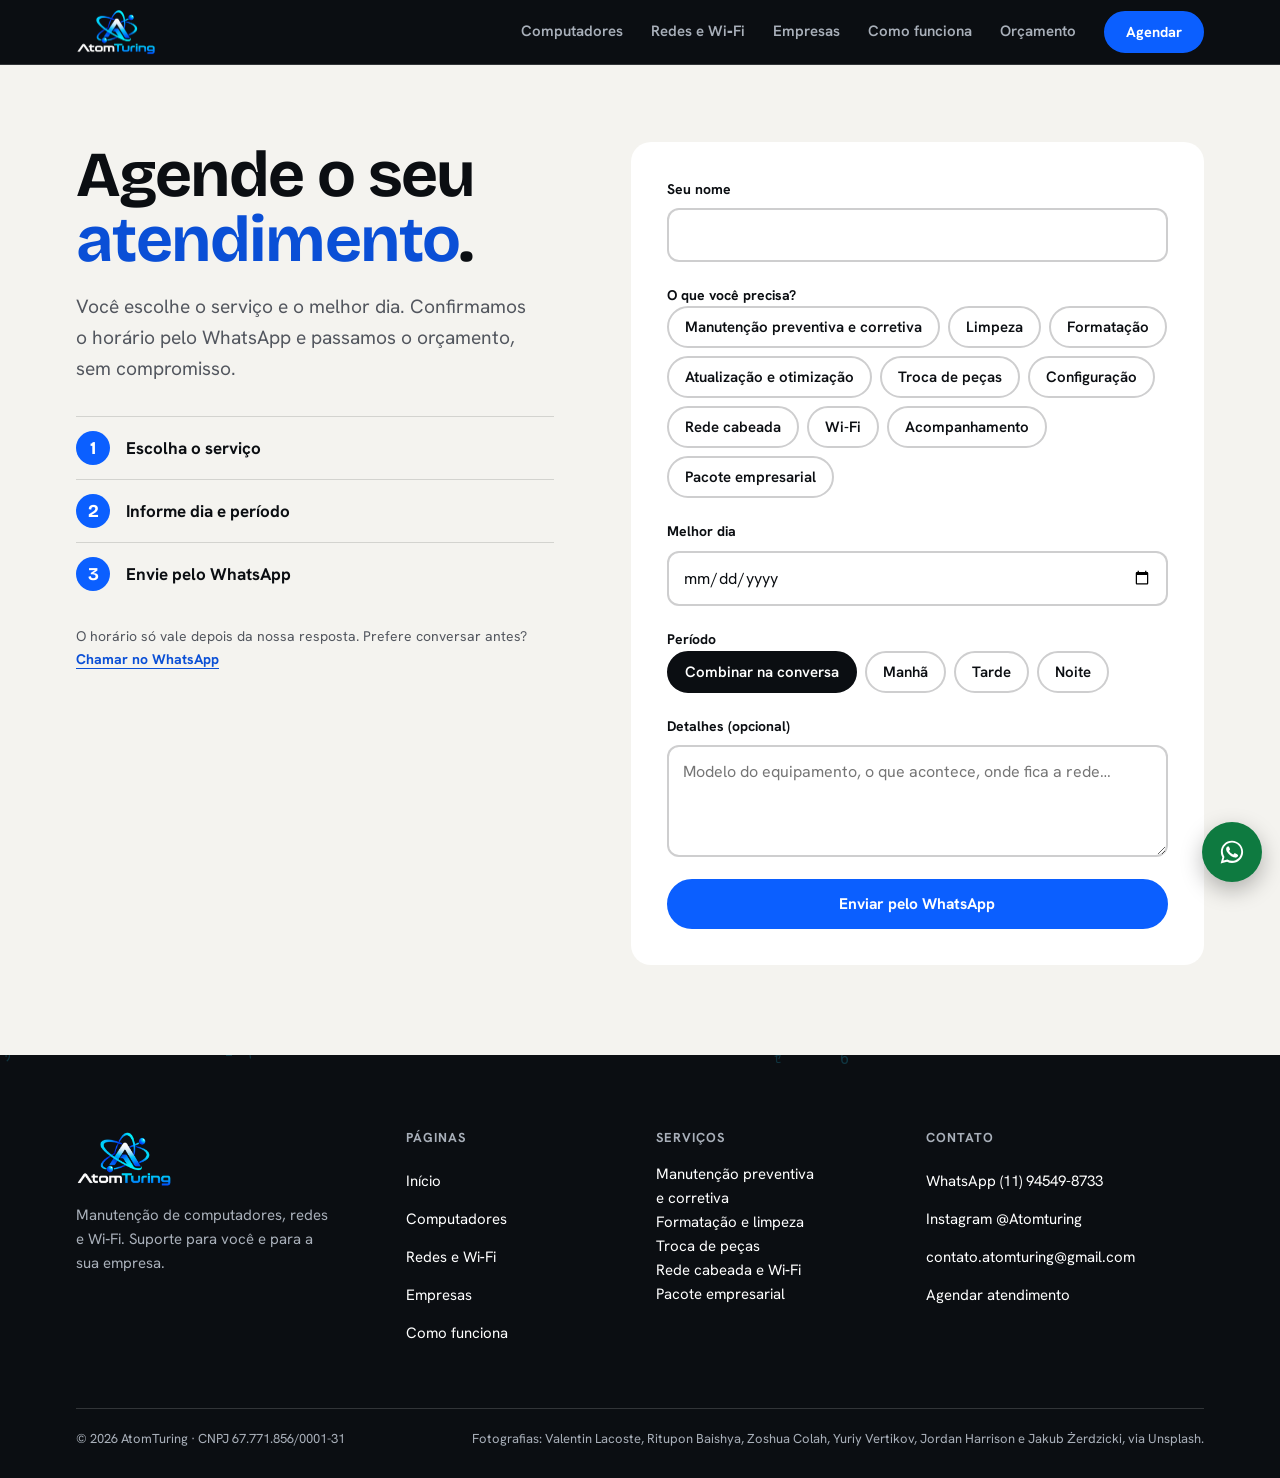
==== commit b824a815: "Matrix em todas as áreas escuras, base grafite e papel quente, destaque em marcador azul Co-Authored" ====
--- a/site/agendar.html
+++ b/site/agendar.html
@@ -6,7 +6,7 @@
 <title>Agendar atendimento — AtomTuring</title>
 <meta name="description" content="Escolha o serviço, o dia e o período. A mensagem segue pronta para o WhatsApp da AtomTuring e o orçamento é sem compromisso.">
 <link rel="canonical" href="https://atomturing.vercel.app/agendar.html">
-<meta name="theme-color" content="#0a1424">
+<meta name="theme-color" content="#0b0e12">
 <meta property="og:type" content="website">
 <meta property="og:locale" content="pt_BR">
 <meta property="og:site_name" content="AtomTuring">
@@ -50,7 +50,7 @@
   </form>
 </div></section>
 </main>
-<footer class="foot"><div class="wrap">
+<footer class="foot"><canvas class="rain" aria-hidden="true" data-rain></canvas><div class="wrap">
   <div class="foot__top">
     <div class="foot__brand"><img src="assets/logos/lockup-t-320.png" alt="AtomTuring" width="320" height="185" loading="lazy"><p>Manutenção de computadores, redes e Wi‑Fi. Suporte para você e para a sua empresa.</p></div>
     <nav class="foot__col" aria-label="Páginas"><h2>Páginas</h2><ul><li><a href="index.html">Início</a></li><li><a href="computadores.html">Computadores</a></li><li><a href="redes.html">Redes e Wi‑Fi</a></li><li><a href="empresas.html">Empresas</a></li><li><a href="como-funciona.html">Como funciona</a></li></ul></nav>
--- a/site/css/site.css
+++ b/site/css/site.css
@@ -3,10 +3,10 @@
 @font-face{font-family:"Display";src:url(../assets/fonts/display.woff2) format("woff2");font-weight:200 800;font-display:swap}
 @font-face{font-family:"Sans";src:url(../assets/fonts/sans.woff2) format("woff2");font-weight:100 900;font-display:swap}
 :root{
-  --ground:#eef2f6; --tint:#dde6ef; --white:#fff; --ink:#0a1424; --ink-2:#0f1f38;
+  --ground:#f4f3ef; --tint:#e7e5de; --white:#fff; --ink:#0b0e12; --ink-2:#12171e;
   --blue:#0b5fff; --blue-d:#0847c4; --blue-t:#0a4fd6; --cyan:#22d3ff;
-  --tx:#0a1424; --mu:#4d5a6e; --mu-d:#aab8cc;
-  --line:rgba(10,20,36,.14); --line-d:rgba(255,255,255,.16);
+  --tx:#0b0e12; --mu:#52565e; --mu-d:#a9b0ba;
+  --line:rgba(11,14,18,.14); --line-d:rgba(255,255,255,.16);
   --display:"Display",system-ui,sans-serif; --sans:"Sans",system-ui,-apple-system,"Segoe UI",sans-serif;
   --ease:cubic-bezier(.23,1,.32,1); --nav:64px; --pad:clamp(20px,5vw,56px); --max:1240px; --r:20px;
   --focus:var(--blue-t); --err:#b3261e; --wa:#0e7a40;
@@ -36,7 +36,7 @@
 
 /* contextos escuros */
 .nav,.hero,.pagehead,.band--dark,.band--blue,.corp,.cta,.foot{--focus:var(--cyan);color:var(--white)}
-.hero em,.pagehead em,.band--dark em,.corp em,.foot em{color:var(--cyan)}
+.hero em,.pagehead em,.band--dark em,.corp em,.foot em{color:#fff;background:linear-gradient(var(--blue),var(--blue)) 0 78%/100% 80% no-repeat;padding:0 .14em;margin:0 -.04em;-webkit-box-decoration-break:clone;box-decoration-break:clone}
 .hero .lead,.pagehead .lead,.band--dark .lead,.corp .lead{color:var(--mu-d)}
 .band--blue .lead,.band--blue em,.cta em,.cta p{color:#e3edff}
 
@@ -88,6 +88,16 @@
 .sechead .lead{margin:0}
 .split{display:grid;grid-template-columns:4fr 7fr;gap:clamp(32px,6vw,96px);align-items:start}
 .split__h--sticky{position:sticky;top:calc(var(--nav) + 32px)}
+
+/* chuva de código: leve, só em faixas escuras, atrás do conteúdo */
+.rain{position:absolute;inset:0;width:100%;height:100%;opacity:.34;pointer-events:none;z-index:0}
+.hero,.band--dark,.corp,.pagehead,.foot{position:relative;overflow:hidden}
+.hero__in,.band__in,.corp__in,.pagehead__in,.foot .wrap{position:relative;z-index:1}
+.foot .rain{opacity:.2}
+.corp .rain{opacity:.3}
+.hero .rain,.pagehead .rain{-webkit-mask-image:linear-gradient(90deg,rgba(0,0,0,.4),rgba(0,0,0,.4) 55%,#000 82%);mask-image:linear-gradient(90deg,rgba(0,0,0,.4),rgba(0,0,0,.4) 55%,#000 82%)}
+.cta__mark{z-index:0}
+.cta .rain{opacity:.4}
 
 /* bloco foto + lista das páginas internas */
 .duo{display:grid;grid-template-columns:1fr 1fr;gap:clamp(28px,5vw,80px);align-items:center}
@@ -200,14 +210,14 @@
 .form{display:grid;gap:22px;padding:clamp(22px,3vw,36px);background:#fff;border-radius:var(--r)}
 .f{display:grid;gap:8px;border:0;padding:0;min-width:0}
 .f>span,.f>legend{font-weight:700;font-size:14px;padding:0}
-input[type=text],input[type=tel],input[type=date],select,textarea{width:100%;min-height:50px;padding:12px 14px;border:2px solid rgba(10,20,36,.2);border-radius:12px;background:#fff;font-size:16px;transition:border-color .2s,box-shadow .2s}
+input[type=text],input[type=tel],input[type=date],select,textarea{width:100%;min-height:50px;padding:12px 14px;border:2px solid rgba(11,14,18,.2);border-radius:12px;background:#fff;font-size:16px;transition:border-color .2s,box-shadow .2s}
 textarea{resize:vertical;min-height:112px}
 input:focus,select:focus,textarea:focus{outline:none;border-color:var(--blue-t);box-shadow:0 0 0 4px rgba(11,95,255,.18)}
 input[aria-invalid=true]{border-color:var(--err)}
 .opts{display:flex;flex-wrap:wrap;gap:8px}
 .opts label{position:relative}
 .opts input{position:absolute;opacity:0;inset:0;width:100%;height:100%;margin:0;cursor:pointer}
-.opts span{display:inline-flex;align-items:center;min-height:42px;padding:0 16px;border:2px solid rgba(10,20,36,.2);border-radius:999px;font-size:15px;font-weight:600;transition:background-color .2s,color .2s,border-color .2s}
+.opts span{display:inline-flex;align-items:center;min-height:42px;padding:0 16px;border:2px solid rgba(11,14,18,.2);border-radius:999px;font-size:15px;font-weight:600;transition:background-color .2s,color .2s,border-color .2s}
 .opts input:checked+span{background:var(--ink);border-color:var(--ink);color:#fff}
 .opts input:focus-visible+span{outline:3px solid var(--blue-t);outline-offset:2px}
 @media (hover:hover){.opts input:not(:checked):hover+span{border-color:var(--ink)}}
@@ -216,7 +226,7 @@
 .contacts{margin-top:40px}
 .contacts>div{display:grid;grid-template-columns:9em 1fr;gap:16px;padding:14px 0;border-top:1px solid var(--line)}
 .contacts dt{font-size:14px;color:var(--mu)}.contacts dd{font-weight:700}
-.contacts a{text-decoration:underline;text-decoration-color:rgba(10,20,36,.3);text-underline-offset:4px}
+.contacts a{text-decoration:underline;text-decoration-color:rgba(11,14,18,.3);text-underline-offset:4px}
 .mini{margin-top:32px;counter-reset:m}
 .mini li{display:flex;gap:16px;align-items:center;padding:14px 0;border-top:1px solid var(--line);font-weight:700;counter-increment:m}
 .mini li::before{content:counter(m);display:grid;place-items:center;width:34px;height:34px;border-radius:50%;background:var(--blue);color:#fff;font-family:var(--display);font-size:18px}
